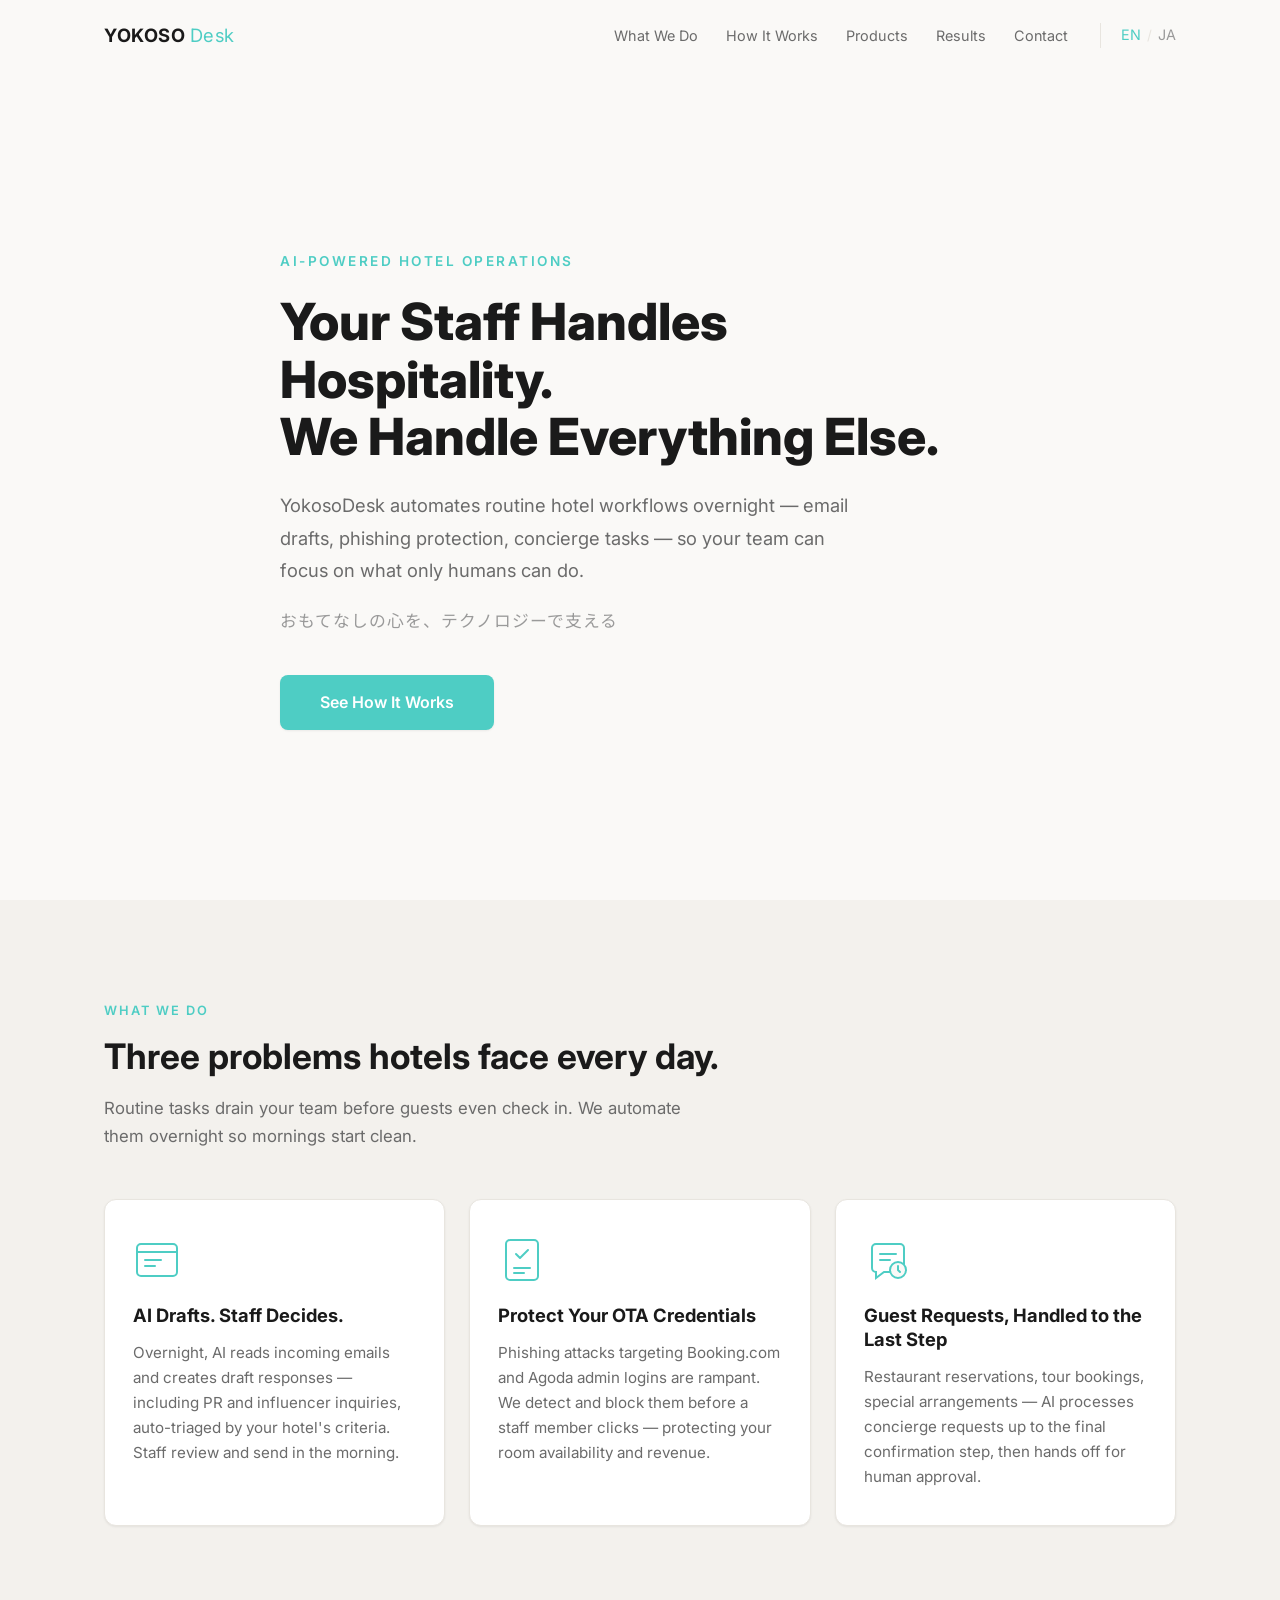
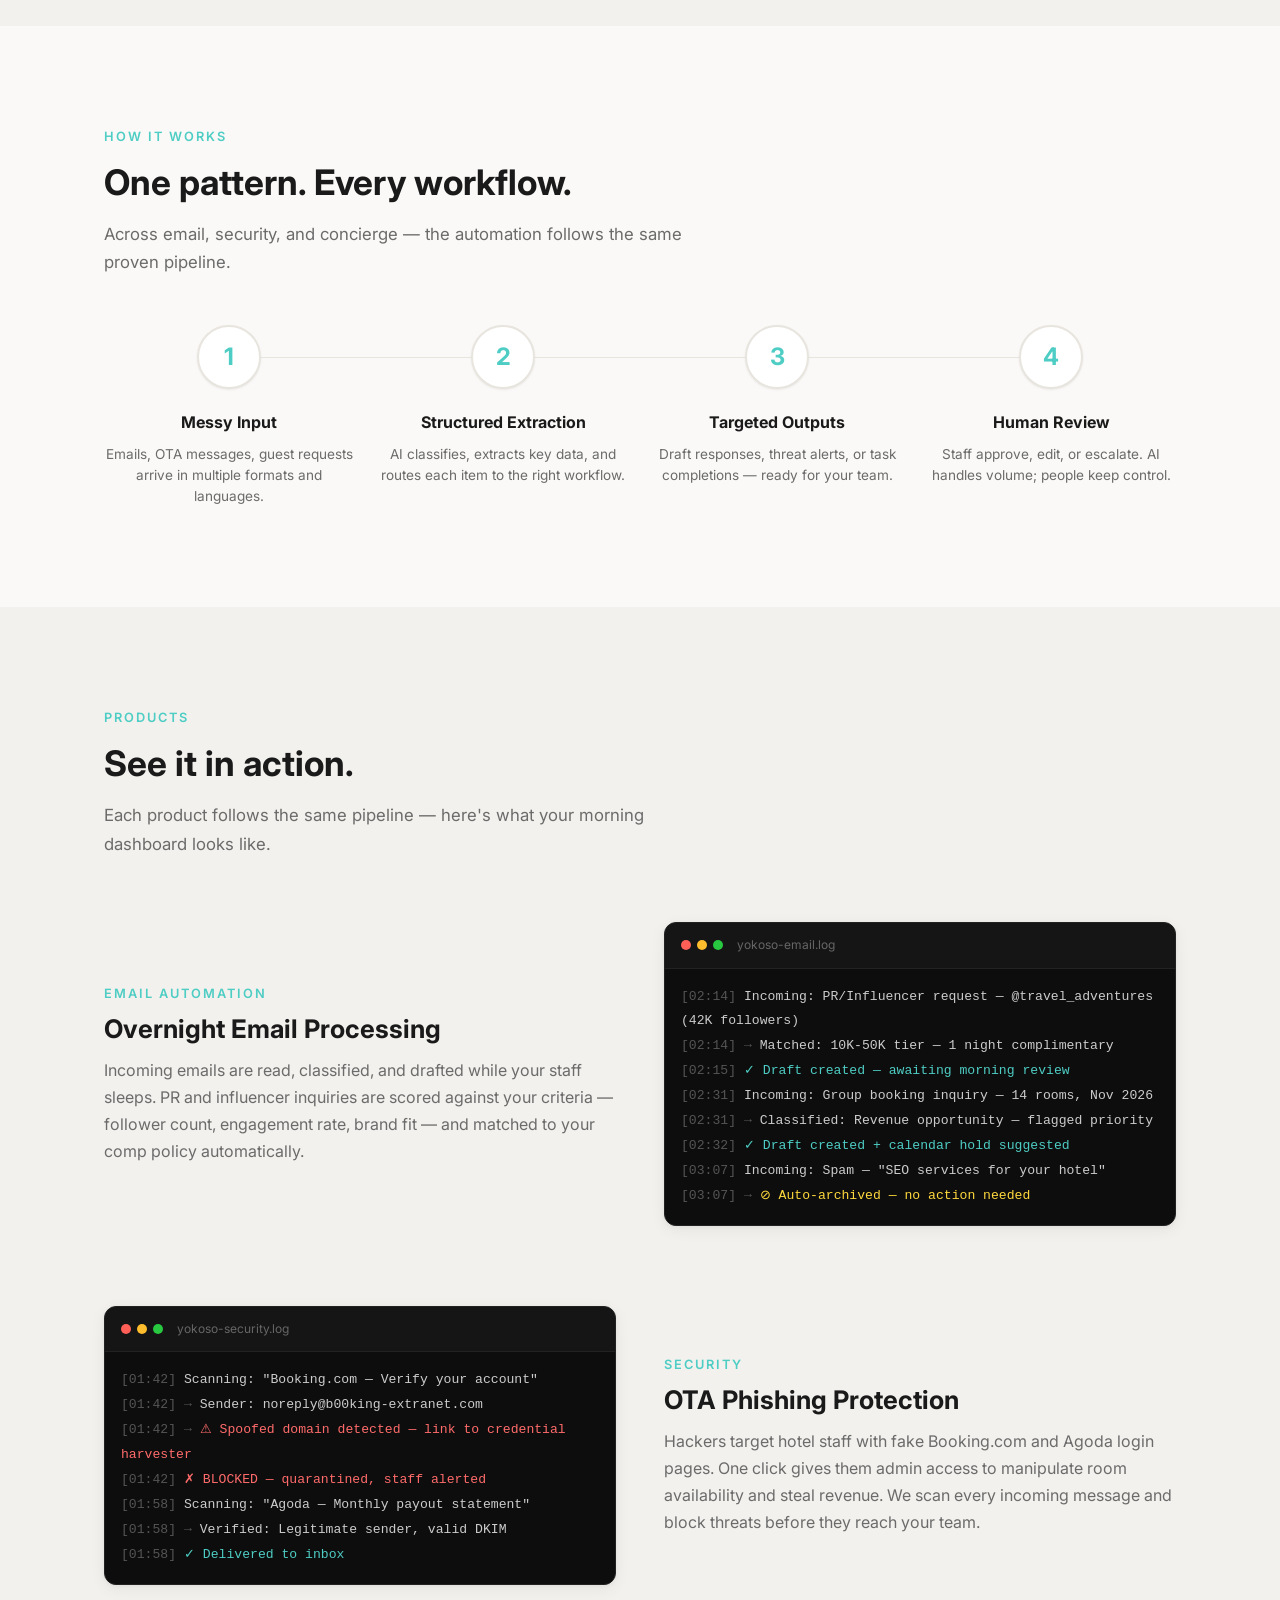
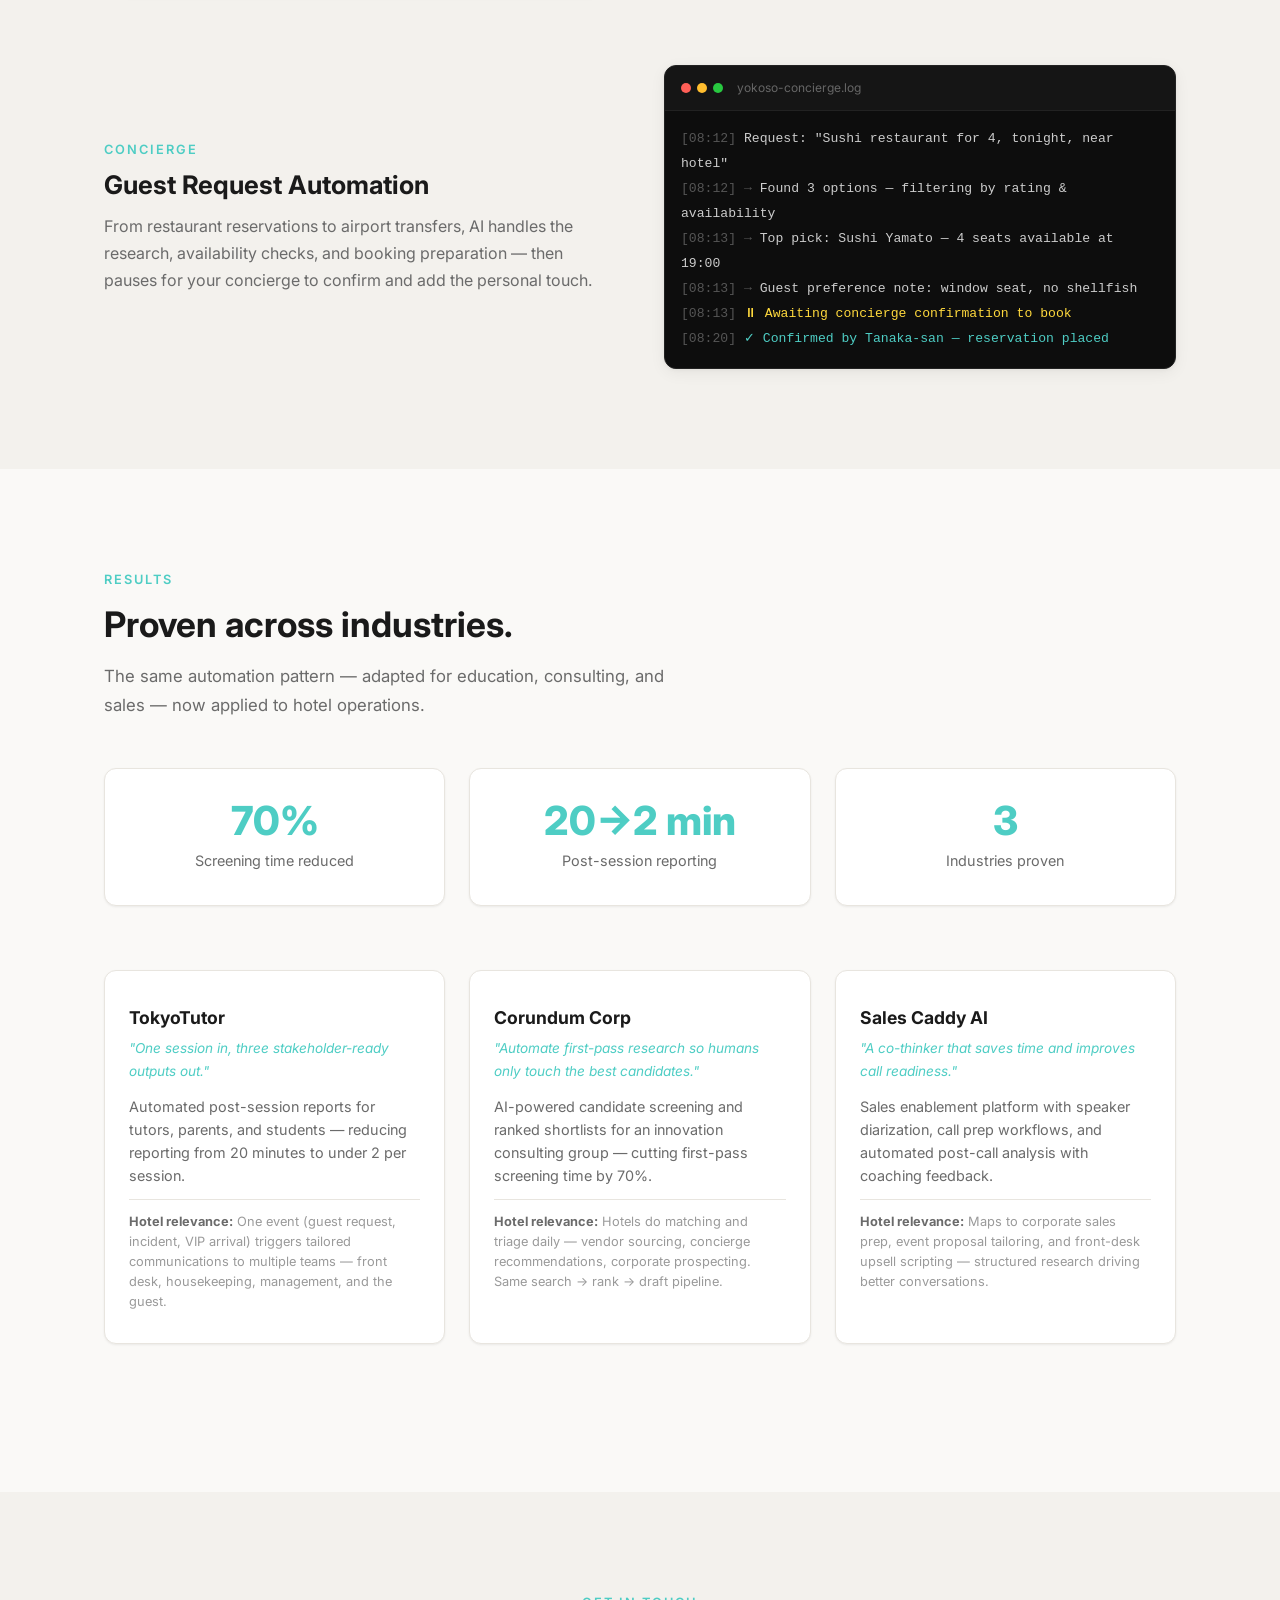
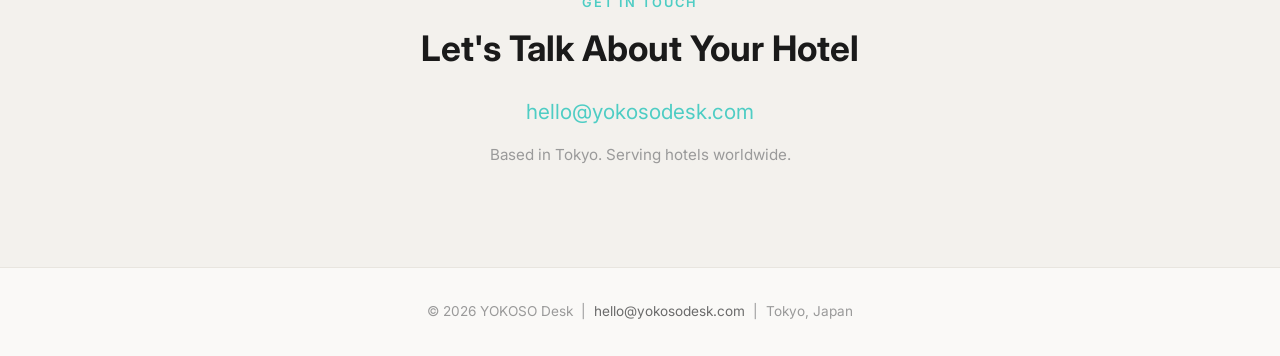
==== en/index.html @ 9efe343e "Make Japanese the default landing page, move English to /en/ Co-Authored-By: Claude Opus 4.6 <norepl" ====
<!DOCTYPE html>
<html lang="en">
<head>
  <meta charset="UTF-8">
  <meta name="viewport" content="width=device-width, initial-scale=1.0">
  <title>YOKOSO Desk — AI-Powered Hotel Operations</title>
  <meta name="description" content="YokosoDesk automates routine hotel workflows overnight — email drafts, phishing protection, concierge tasks — so your team can focus on hospitality.">

  <!-- Open Graph -->
  <meta property="og:title" content="YOKOSO Desk — AI-Powered Hotel Operations">
  <meta property="og:description" content="Automate routine hotel workflows overnight. Email drafts, phishing protection, concierge tasks — handled by AI, reviewed by humans.">
  <meta property="og:type" content="website">
  <meta property="og:url" content="https://yokosodesk.com">

  <!-- Alternate language -->
  <link rel="alternate" hreflang="ja" href="https://yokosodesk.com/ja/">
  <link rel="alternate" hreflang="en" href="https://yokosodesk.com/">

  <!-- Fonts -->
  <link rel="preconnect" href="https://fonts.googleapis.com">
  <link rel="preconnect" href="https://fonts.gstatic.com" crossorigin>
  <link href="https://fonts.googleapis.com/css2?family=Inter:wght@400;600;700;800&family=Noto+Sans+JP:wght@400;700&display=swap" rel="stylesheet">

  <link rel="stylesheet" href="../css/styles.css">
</head>
<body>

  <!-- ========== NAV ========== -->
  <nav class="nav">
    <div class="container">
      <a href="#" class="nav-logo">YOKOSO <span>Desk</span></a>
      <ul class="nav-links">
        <li><a href="#what-we-do">What We Do</a></li>
        <li><a href="#how-it-works">How It Works</a></li>
        <li><a href="#products">Products</a></li>
        <li><a href="#results">Results</a></li>
        <li><a href="#contact">Contact</a></li>
        <li class="lang-switch"><a href="index.html" class="active">EN</a><span class="sep">/</span><a href="../index.html">JA</a></li>
      </ul>
      <button class="nav-hamburger" aria-label="Toggle menu">
        <span></span>
        <span></span>
        <span></span>
      </button>
    </div>
  </nav>

  <!-- ========== HERO ========== -->
  <section class="hero" id="hero">
    <div class="container">
      <div class="hero-content">
        <p class="hero-tagline">AI-Powered Hotel Operations</p>
        <h1 class="hero-headline">Your Staff Handles Hospitality.<br>We Handle Everything Else.</h1>
        <p class="hero-sub">YokosoDesk automates routine hotel workflows overnight — email drafts, phishing protection, concierge tasks — so your team can focus on what only humans can do.</p>
        <p class="hero-jp">おもてなしの心を、テクノロジーで支える</p>
        <a href="#how-it-works" class="btn">See How It Works</a>
      </div>
    </div>
  </section>

  <!-- ========== WHAT WE DO ========== -->
  <section class="section section-alt" id="what-we-do">
    <div class="container">
      <p class="section-label">What We Do</p>
      <h2 class="section-heading">Three problems hotels face every day.</h2>
      <p class="section-sub">Routine tasks drain your team before guests even check in. We automate them overnight so mornings start clean.</p>

      <div class="cards-grid">
        <!-- Card 1 -->
        <div class="card">
          <svg class="card-icon" viewBox="0 0 48 48" fill="none" xmlns="http://www.w3.org/2000/svg">
            <rect x="4" y="8" width="40" height="32" rx="4" stroke="currentColor" stroke-width="2"/>
            <path d="M4 16h40" stroke="currentColor" stroke-width="2"/>
            <path d="M12 24h16" stroke="currentColor" stroke-width="2" stroke-linecap="round"/>
            <path d="M12 30h10" stroke="currentColor" stroke-width="2" stroke-linecap="round"/>
          </svg>
          <h3 class="card-title">AI Drafts. Staff Decides.</h3>
          <p class="card-text">Overnight, AI reads incoming emails and creates draft responses — including PR and influencer inquiries, auto-triaged by your hotel's criteria. Staff review and send in the morning.</p>
        </div>

        <!-- Card 2 -->
        <div class="card">
          <svg class="card-icon" viewBox="0 0 48 48" fill="none" xmlns="http://www.w3.org/2000/svg">
            <rect x="8" y="4" width="32" height="40" rx="4" stroke="currentColor" stroke-width="2"/>
            <path d="M18 18l4 4 8-8" stroke="currentColor" stroke-width="2" stroke-linecap="round" stroke-linejoin="round"/>
            <path d="M16 32h16" stroke="currentColor" stroke-width="2" stroke-linecap="round"/>
            <path d="M16 37h10" stroke="currentColor" stroke-width="2" stroke-linecap="round"/>
          </svg>
          <h3 class="card-title">Protect Your OTA Credentials</h3>
          <p class="card-text">Phishing attacks targeting Booking.com and Agoda admin logins are rampant. We detect and block them before a staff member clicks — protecting your room availability and revenue.</p>
        </div>

        <!-- Card 3 -->
        <div class="card">
          <svg class="card-icon" viewBox="0 0 48 48" fill="none" xmlns="http://www.w3.org/2000/svg">
            <path d="M8 12a4 4 0 014-4h24a4 4 0 014 4v20a4 4 0 01-4 4H20l-8 6V36a4 4 0 01-4-4V12z" stroke="currentColor" stroke-width="2"/>
            <path d="M16 18h16M16 24h10" stroke="currentColor" stroke-width="2" stroke-linecap="round"/>
            <circle cx="34" cy="34" r="8" fill="#faf9f7" stroke="currentColor" stroke-width="2"/>
            <path d="M34 30v4l2 2" stroke="currentColor" stroke-width="2" stroke-linecap="round" stroke-linejoin="round"/>
          </svg>
          <h3 class="card-title">Guest Requests, Handled to the Last Step</h3>
          <p class="card-text">Restaurant reservations, tour bookings, special arrangements — AI processes concierge requests up to the final confirmation step, then hands off for human approval.</p>
        </div>
      </div>
    </div>
  </section>

  <!-- ========== HOW IT WORKS ========== -->
  <section class="section" id="how-it-works">
    <div class="container">
      <p class="section-label">How It Works</p>
      <h2 class="section-heading">One pattern. Every workflow.</h2>
      <p class="section-sub">Across email, security, and concierge — the automation follows the same proven pipeline.</p>

      <div class="steps">
        <div class="step">
          <div class="step-number">1</div>
          <h3 class="step-title">Messy Input</h3>
          <p class="step-text">Emails, OTA messages, guest requests arrive in multiple formats and languages.</p>
        </div>
        <div class="step">
          <div class="step-number">2</div>
          <h3 class="step-title">Structured Extraction</h3>
          <p class="step-text">AI classifies, extracts key data, and routes each item to the right workflow.</p>
        </div>
        <div class="step">
          <div class="step-number">3</div>
          <h3 class="step-title">Targeted Outputs</h3>
          <p class="step-text">Draft responses, threat alerts, or task completions — ready for your team.</p>
        </div>
        <div class="step">
          <div class="step-number">4</div>
          <h3 class="step-title">Human Review</h3>
          <p class="step-text">Staff approve, edit, or escalate. AI handles volume; people keep control.</p>
        </div>
      </div>
    </div>
  </section>

  <!-- ========== PRODUCTS ========== -->
  <section class="section section-alt" id="products">
    <div class="container">
      <p class="section-label">Products</p>
      <h2 class="section-heading">See it in action.</h2>
      <p class="section-sub" style="margin-bottom: 64px;">Each product follows the same pipeline — here's what your morning dashboard looks like.</p>

      <!-- Product 1: Email Automation -->
      <div class="product">
        <div class="product-info">
          <p class="product-label">Email Automation</p>
          <h3 class="product-title">Overnight Email Processing</h3>
          <p class="product-text">Incoming emails are read, classified, and drafted while your staff sleeps. PR and influencer inquiries are scored against your criteria — follower count, engagement rate, brand fit — and matched to your comp policy automatically.</p>
        </div>
        <div class="product-terminal">
          <div class="terminal">
            <div class="terminal-header">
              <div class="terminal-dot"></div>
              <div class="terminal-dot"></div>
              <div class="terminal-dot"></div>
              <span class="terminal-title">yokoso-email.log</span>
            </div>
            <div class="terminal-body">
              <div><span class="t-time">[02:14]</span> <span class="t-action">Incoming: PR/Influencer request — @travel_adventures (42K followers)</span></div>
              <div><span class="t-time">[02:14]</span> <span class="t-arrow">→</span> <span class="t-action">Matched: 10K-50K tier — 1 night complimentary</span></div>
              <div><span class="t-time">[02:15]</span> <span class="t-success">✓ Draft created — awaiting morning review</span></div>
              <div><span class="t-time">[02:31]</span> <span class="t-action">Incoming: Group booking inquiry — 14 rooms, Nov 2026</span></div>
              <div><span class="t-time">[02:31]</span> <span class="t-arrow">→</span> <span class="t-action">Classified: Revenue opportunity — flagged priority</span></div>
              <div><span class="t-time">[02:32]</span> <span class="t-success">✓ Draft created + calendar hold suggested</span></div>
              <div><span class="t-time">[03:07]</span> <span class="t-action">Incoming: Spam — "SEO services for your hotel"</span></div>
              <div><span class="t-time">[03:07]</span> <span class="t-arrow">→</span> <span class="t-warn">⊘ Auto-archived — no action needed</span></div>
            </div>
          </div>
        </div>
      </div>

      <!-- Product 2: Phishing Protection -->
      <div class="product reverse">
        <div class="product-info">
          <p class="product-label">Security</p>
          <h3 class="product-title">OTA Phishing Protection</h3>
          <p class="product-text">Hackers target hotel staff with fake Booking.com and Agoda login pages. One click gives them admin access to manipulate room availability and steal revenue. We scan every incoming message and block threats before they reach your team.</p>
        </div>
        <div class="product-terminal">
          <div class="terminal">
            <div class="terminal-header">
              <div class="terminal-dot"></div>
              <div class="terminal-dot"></div>
              <div class="terminal-dot"></div>
              <span class="terminal-title">yokoso-security.log</span>
            </div>
            <div class="terminal-body">
              <div><span class="t-time">[01:42]</span> <span class="t-action">Scanning: "Booking.com — Verify your account"</span></div>
              <div><span class="t-time">[01:42]</span> <span class="t-arrow">→</span> <span class="t-action">Sender: noreply@b00king-extranet.com</span></div>
              <div><span class="t-time">[01:42]</span> <span class="t-arrow">→</span> <span class="t-error">⚠ Spoofed domain detected — link to credential harvester</span></div>
              <div><span class="t-time">[01:42]</span> <span class="t-error">✗ BLOCKED — quarantined, staff alerted</span></div>
              <div><span class="t-time">[01:58]</span> <span class="t-action">Scanning: "Agoda — Monthly payout statement"</span></div>
              <div><span class="t-time">[01:58]</span> <span class="t-arrow">→</span> <span class="t-action">Verified: Legitimate sender, valid DKIM</span></div>
              <div><span class="t-time">[01:58]</span> <span class="t-success">✓ Delivered to inbox</span></div>
            </div>
          </div>
        </div>
      </div>

      <!-- Product 3: Concierge Automation -->
      <div class="product">
        <div class="product-info">
          <p class="product-label">Concierge</p>
          <h3 class="product-title">Guest Request Automation</h3>
          <p class="product-text">From restaurant reservations to airport transfers, AI handles the research, availability checks, and booking preparation — then pauses for your concierge to confirm and add the personal touch.</p>
        </div>
        <div class="product-terminal">
          <div class="terminal">
            <div class="terminal-header">
              <div class="terminal-dot"></div>
              <div class="terminal-dot"></div>
              <div class="terminal-dot"></div>
              <span class="terminal-title">yokoso-concierge.log</span>
            </div>
            <div class="terminal-body">
              <div><span class="t-time">[08:12]</span> <span class="t-action">Request: "Sushi restaurant for 4, tonight, near hotel"</span></div>
              <div><span class="t-time">[08:12]</span> <span class="t-arrow">→</span> <span class="t-action">Found 3 options — filtering by rating &amp; availability</span></div>
              <div><span class="t-time">[08:13]</span> <span class="t-arrow">→</span> <span class="t-action">Top pick: Sushi Yamato — 4 seats available at 19:00</span></div>
              <div><span class="t-time">[08:13]</span> <span class="t-arrow">→</span> <span class="t-action">Guest preference note: window seat, no shellfish</span></div>
              <div><span class="t-time">[08:13]</span> <span class="t-warn">⏸ Awaiting concierge confirmation to book</span></div>
              <div><span class="t-time">[08:20]</span> <span class="t-success">✓ Confirmed by Tanaka-san — reservation placed</span></div>
            </div>
          </div>
        </div>
      </div>

    </div>
  </section>

  <!-- ========== RESULTS ========== -->
  <section class="section" id="results">
    <div class="container">
      <p class="section-label">Results</p>
      <h2 class="section-heading">Proven across industries.</h2>
      <p class="section-sub" style="margin-bottom: 48px;">The same automation pattern — adapted for education, consulting, and sales — now applied to hotel operations.</p>

      <div class="stats-bar">
        <div class="stat">
          <div class="stat-number">70%</div>
          <div class="stat-desc">Screening time reduced</div>
        </div>
        <div class="stat">
          <div class="stat-number">20→2 min</div>
          <div class="stat-desc">Post-session reporting</div>
        </div>
        <div class="stat">
          <div class="stat-number">3</div>
          <div class="stat-desc">Industries proven</div>
        </div>
      </div>

      <div class="case-studies">
        <!-- TokyoTutor -->
        <div class="case-card">
          <h3 class="case-card-name">TokyoTutor</h3>
          <p class="case-card-oneliner">"One session in, three stakeholder-ready outputs out."</p>
          <p class="case-card-text">Automated post-session reports for tutors, parents, and students — reducing reporting from 20 minutes to under 2 per session.</p>
          <p class="case-card-relevance"><strong>Hotel relevance:</strong> One event (guest request, incident, VIP arrival) triggers tailored communications to multiple teams — front desk, housekeeping, management, and the guest.</p>
        </div>

        <!-- Corundum Corp -->
        <div class="case-card">
          <h3 class="case-card-name">Corundum Corp</h3>
          <p class="case-card-oneliner">"Automate first-pass research so humans only touch the best candidates."</p>
          <p class="case-card-text">AI-powered candidate screening and ranked shortlists for an innovation consulting group — cutting first-pass screening time by 70%.</p>
          <p class="case-card-relevance"><strong>Hotel relevance:</strong> Hotels do matching and triage daily — vendor sourcing, concierge recommendations, corporate prospecting. Same search → rank → draft pipeline.</p>
        </div>

        <!-- Sales Caddy AI -->
        <div class="case-card">
          <h3 class="case-card-name">Sales Caddy AI</h3>
          <p class="case-card-oneliner">"A co-thinker that saves time and improves call readiness."</p>
          <p class="case-card-text">Sales enablement platform with speaker diarization, call prep workflows, and automated post-call analysis with coaching feedback.</p>
          <p class="case-card-relevance"><strong>Hotel relevance:</strong> Maps to corporate sales prep, event proposal tailoring, and front-desk upsell scripting — structured research driving better conversations.</p>
        </div>
      </div>
    </div>
  </section>

  <!-- ========== CONTACT ========== -->
  <section class="section section-alt contact" id="contact">
    <div class="container">
      <p class="section-label">Get in Touch</p>
      <h2 class="section-heading">Let's Talk About Your Hotel</h2>
      <a href="mailto:hello@yokosodesk.com" class="contact-email">hello@yokosodesk.com</a>
      <p class="contact-location">Based in Tokyo. Serving hotels worldwide.</p>
    </div>
  </section>

  <!-- ========== FOOTER ========== -->
  <footer class="footer">
    <div class="container">
      &copy; 2026 YOKOSO Desk &nbsp;|&nbsp; <a href="mailto:hello@yokosodesk.com">hello@yokosodesk.com</a> &nbsp;|&nbsp; Tokyo, Japan
    </div>
  </footer>

  <script src="../js/main.js"></script>
</body>
</html>
---- css/styles.css ----
/* ============================================
   YOKOSO Desk — Marketing Site Styles
   Light, warm theme for Japanese hospitality
   ============================================ */

/* --- Custom Properties --- */
:root {
  --bg: #faf9f7;
  --bg-alt: #f3f1ed;
  --bg-card: #ffffff;
  --bg-dark: #0a0a0a;
  --border: #e8e5df;
  --border-hover: #d0cdc6;
  --text: #3d3d3d;
  --text-heading: #1a1a1a;
  --text-muted: #6b6b6b;
  --text-dim: #9a9a9a;
  --accent: #4ecdc4;
  --accent-hover: #3db8b0;
  --accent-soft: rgba(78, 205, 196, 0.1);
  --warning: #f0b429;
  --error: #e5534b;
  --font-body: 'Inter', -apple-system, BlinkMacSystemFont, "Segoe UI", Roboto, sans-serif;
  --font-jp: 'Noto Sans JP', sans-serif;
  --font-mono: 'SF Mono', 'Fira Code', 'Cascadia Code', monospace;
  --radius: 12px;
  --max-width: 1120px;
  --shadow-sm: 0 1px 3px rgba(0,0,0,0.04), 0 1px 2px rgba(0,0,0,0.03);
  --shadow-md: 0 4px 16px rgba(0,0,0,0.06), 0 1px 4px rgba(0,0,0,0.04);
}

/* --- Reset --- */
*, *::before, *::after {
  margin: 0;
  padding: 0;
  box-sizing: border-box;
}

html {
  scroll-behavior: smooth;
  -webkit-text-size-adjust: 100%;
}

body {
  font-family: var(--font-body);
  background: var(--bg);
  color: var(--text);
  line-height: 1.7;
  -webkit-font-smoothing: antialiased;
  -moz-osx-font-smoothing: grayscale;
}

/* Japanese pages get JP font as primary */
body.lang-ja {
  font-family: var(--font-jp), var(--font-body);
}

img, svg {
  display: block;
  max-width: 100%;
}

a {
  color: inherit;
  text-decoration: none;
}

ul {
  list-style: none;
}

/* --- Utility --- */
.container {
  max-width: var(--max-width);
  margin: 0 auto;
  padding: 0 24px;
}

.section {
  padding: 100px 0;
}

.section-alt {
  background: var(--bg-alt);
}

.section-label {
  font-size: 0.8rem;
  color: var(--accent);
  text-transform: uppercase;
  letter-spacing: 2px;
  font-weight: 600;
  margin-bottom: 12px;
}

.section-heading {
  font-size: 2.2rem;
  font-weight: 700;
  color: var(--text-heading);
  margin-bottom: 16px;
  line-height: 1.25;
}

.section-sub {
  font-size: 1.05rem;
  color: var(--text-muted);
  max-width: 600px;
  line-height: 1.7;
}

/* --- Button --- */
.btn {
  display: inline-block;
  padding: 14px 40px;
  font-size: 1rem;
  font-weight: 600;
  font-family: var(--font-body);
  border: none;
  border-radius: 8px;
  background: var(--accent);
  color: #fff;
  cursor: pointer;
  transition: background 0.2s, transform 0.2s, box-shadow 0.2s;
  text-align: center;
  box-shadow: var(--shadow-sm);
}

.btn:hover {
  background: var(--accent-hover);
  transform: translateY(-1px);
  box-shadow: var(--shadow-md);
}

.btn-outline {
  background: transparent;
  border: 2px solid var(--accent);
  color: var(--accent);
  box-shadow: none;
}

.btn-outline:hover {
  background: var(--accent);
  color: #fff;
}

/* ============================================
   NAV
   ============================================ */
.nav {
  position: fixed;
  top: 0;
  left: 0;
  right: 0;
  z-index: 100;
  padding: 20px 0;
  transition: background 0.3s, padding 0.3s, box-shadow 0.3s;
}

.nav.scrolled {
  background: rgba(250, 249, 247, 0.95);
  backdrop-filter: blur(12px);
  -webkit-backdrop-filter: blur(12px);
  padding: 12px 0;
  box-shadow: 0 1px 0 var(--border);
}

.nav .container {
  display: flex;
  align-items: center;
  justify-content: space-between;
}

.nav-logo {
  font-size: 1.15rem;
  font-weight: 700;
  color: var(--text-heading);
  letter-spacing: 0.5px;
}

.nav-logo span {
  color: var(--accent);
  font-weight: 400;
}

.nav-links {
  display: flex;
  gap: 28px;
  align-items: center;
}

.nav-links a {
  font-size: 0.9rem;
  color: var(--text-muted);
  transition: color 0.2s;
}

.nav-links a:hover {
  color: var(--text-heading);
}

/* Language switcher */
.lang-switch {
  font-size: 0.85rem;
  color: var(--text-dim);
  border-left: 1px solid var(--border);
  padding-left: 20px;
  margin-left: 4px;
}

.lang-switch a {
  color: var(--text-dim);
  transition: color 0.2s;
}

.lang-switch a:hover,
.lang-switch a.active {
  color: var(--accent);
}

.lang-switch .sep {
  margin: 0 6px;
  color: var(--border);
}

/* Hamburger */
.nav-hamburger {
  display: none;
  flex-direction: column;
  gap: 5px;
  background: none;
  border: none;
  cursor: pointer;
  padding: 4px;
}

.nav-hamburger span {
  display: block;
  width: 22px;
  height: 2px;
  background: var(--text-heading);
  border-radius: 2px;
  transition: transform 0.3s, opacity 0.3s;
}

.nav-hamburger.active span:nth-child(1) {
  transform: translateY(7px) rotate(45deg);
}

.nav-hamburger.active span:nth-child(2) {
  opacity: 0;
}

.nav-hamburger.active span:nth-child(3) {
  transform: translateY(-7px) rotate(-45deg);
}

/* ============================================
   HERO
   ============================================ */
.hero {
  min-height: 100vh;
  display: flex;
  align-items: center;
  padding-top: 80px;
}

.hero-content {
  max-width: 720px;
}

.hero-tagline {
  font-size: 0.85rem;
  color: var(--accent);
  text-transform: uppercase;
  letter-spacing: 2.5px;
  font-weight: 600;
  margin-bottom: 20px;
}

.hero-headline {
  font-size: 3.2rem;
  font-weight: 800;
  color: var(--text-heading);
  line-height: 1.12;
  margin-bottom: 24px;
}

.hero-sub {
  font-size: 1.15rem;
  color: var(--text-muted);
  line-height: 1.75;
  margin-bottom: 20px;
  max-width: 580px;
}

.hero-jp {
  font-family: var(--font-jp);
  font-size: 1.05rem;
  color: var(--text-dim);
  margin-bottom: 40px;
  letter-spacing: 1px;
}

/* ============================================
   WHAT WE DO — 3-column cards
   ============================================ */
.cards-grid {
  display: grid;
  grid-template-columns: repeat(3, 1fr);
  gap: 24px;
  margin-top: 48px;
}

.card {
  background: var(--bg-card);
  border: 1px solid var(--border);
  border-radius: var(--radius);
  padding: 36px 28px;
  transition: border-color 0.2s, box-shadow 0.2s;
  box-shadow: var(--shadow-sm);
}

.card:hover {
  border-color: var(--border-hover);
  box-shadow: var(--shadow-md);
}

.card-icon {
  width: 48px;
  height: 48px;
  margin-bottom: 20px;
  color: var(--accent);
}

.card-title {
  font-size: 1.15rem;
  font-weight: 700;
  color: var(--text-heading);
  margin-bottom: 12px;
  line-height: 1.3;
}

.card-text {
  font-size: 0.95rem;
  color: var(--text-muted);
  line-height: 1.65;
}

/* ============================================
   HOW IT WORKS — 4-step flow
   ============================================ */
.steps {
  display: grid;
  grid-template-columns: repeat(4, 1fr);
  gap: 24px;
  margin-top: 48px;
  position: relative;
}

/* Connector line */
.steps::before {
  content: '';
  position: absolute;
  top: 32px;
  left: 10%;
  right: 10%;
  height: 1px;
  background: var(--border);
}

.step {
  text-align: center;
  position: relative;
}

.step-number {
  display: inline-flex;
  align-items: center;
  justify-content: center;
  width: 64px;
  height: 64px;
  border-radius: 50%;
  background: var(--bg-card);
  border: 2px solid var(--border);
  font-size: 1.5rem;
  font-weight: 700;
  color: var(--accent);
  margin-bottom: 20px;
  position: relative;
  z-index: 1;
  box-shadow: var(--shadow-sm);
}

.step-title {
  font-size: 1rem;
  font-weight: 700;
  color: var(--text-heading);
  margin-bottom: 8px;
}

.step-text {
  font-size: 0.85rem;
  color: var(--text-muted);
  line-height: 1.55;
}

/* ============================================
   PRODUCTS — alternating feature blocks
   ============================================ */
.product {
  display: grid;
  grid-template-columns: 1fr 1fr;
  gap: 48px;
  align-items: center;
  margin-bottom: 80px;
}

.product:last-child {
  margin-bottom: 0;
}

.product.reverse .product-info {
  order: 2;
}

.product.reverse .product-terminal {
  order: 1;
}

.product-label {
  font-size: 0.8rem;
  color: var(--accent);
  text-transform: uppercase;
  letter-spacing: 2px;
  font-weight: 600;
  margin-bottom: 8px;
}

.product-title {
  font-size: 1.6rem;
  font-weight: 700;
  color: var(--text-heading);
  margin-bottom: 12px;
  line-height: 1.25;
}

.product-text {
  font-size: 1rem;
  color: var(--text-muted);
  line-height: 1.7;
}

/* Terminal block — stays dark for contrast */
.terminal {
  background: #0d0d0d;
  border: 1px solid #222;
  border-radius: var(--radius);
  overflow: hidden;
  box-shadow: var(--shadow-md);
}

.terminal-header {
  display: flex;
  align-items: center;
  gap: 6px;
  padding: 12px 16px;
  background: rgba(255, 255, 255, 0.03);
  border-bottom: 1px solid #222;
}

.terminal-dot {
  width: 10px;
  height: 10px;
  border-radius: 50%;
}

.terminal-dot:nth-child(1) { background: #ff5f57; }
.terminal-dot:nth-child(2) { background: #ffbd2e; }
.terminal-dot:nth-child(3) { background: #28c840; }

.terminal-title {
  font-size: 0.75rem;
  color: #666;
  margin-left: 8px;
}

.terminal-body {
  padding: 16px;
  font-family: var(--font-mono);
  font-size: 0.82rem;
  line-height: 1.9;
  overflow-x: auto;
  color: #ccc;
}

.terminal-body .t-time {
  color: #555;
}

.terminal-body .t-action {
  color: #ccc;
}

.terminal-body .t-success {
  color: #4ecdc4;
}

.terminal-body .t-warn {
  color: #ffd93d;
}

.terminal-body .t-error {
  color: #ff6b6b;
}

.terminal-body .t-arrow {
  color: #555;
}

/* ============================================
   RESULTS / SOCIAL PROOF
   ============================================ */
.stats-bar {
  display: grid;
  grid-template-columns: repeat(3, 1fr);
  gap: 24px;
  margin-bottom: 64px;
}

.stat {
  text-align: center;
  padding: 32px 24px;
  background: var(--bg-card);
  border: 1px solid var(--border);
  border-radius: var(--radius);
  box-shadow: var(--shadow-sm);
}

.stat-number {
  font-size: 2.5rem;
  font-weight: 800;
  color: var(--accent);
  line-height: 1;
  margin-bottom: 8px;
}

.stat-desc {
  font-size: 0.9rem;
  color: var(--text-muted);
}

.case-studies {
  display: grid;
  grid-template-columns: repeat(3, 1fr);
  gap: 24px;
  margin-bottom: 48px;
}

.case-card {
  background: var(--bg-card);
  border: 1px solid var(--border);
  border-radius: var(--radius);
  padding: 32px 24px;
  transition: border-color 0.2s, box-shadow 0.2s;
  box-shadow: var(--shadow-sm);
}

.case-card:hover {
  border-color: var(--border-hover);
  box-shadow: var(--shadow-md);
}

.case-card-name {
  font-size: 1.1rem;
  font-weight: 700;
  color: var(--text-heading);
  margin-bottom: 4px;
}

.case-card-oneliner {
  font-size: 0.85rem;
  color: var(--accent);
  font-style: italic;
  margin-bottom: 12px;
}

.case-card-text {
  font-size: 0.9rem;
  color: var(--text-muted);
  line-height: 1.6;
  margin-bottom: 12px;
}

.case-card-relevance {
  font-size: 0.8rem;
  color: var(--text-dim);
  padding-top: 12px;
  border-top: 1px solid var(--border);
  line-height: 1.55;
}

.case-card-relevance strong {
  color: var(--text-muted);
}

.pilot-note {
  text-align: center;
  font-size: 0.95rem;
  color: var(--text-muted);
  padding: 24px;
  border: 1px solid var(--border);
  border-radius: var(--radius);
  background: var(--bg-card);
  box-shadow: var(--shadow-sm);
}

.pilot-note strong {
  color: var(--text-heading);
}

/* ============================================
   CONTACT / CTA
   ============================================ */
.contact {
  text-align: center;
}

.contact .section-heading {
  margin-bottom: 24px;
}

.contact-email {
  font-size: 1.3rem;
  color: var(--accent);
  display: inline-block;
  margin-bottom: 12px;
  transition: color 0.2s;
}

.contact-email:hover {
  color: var(--accent-hover);
}

.contact-location {
  font-size: 0.95rem;
  color: var(--text-dim);
}

/* ============================================
   FOOTER
   ============================================ */
.footer {
  padding: 32px 0;
  border-top: 1px solid var(--border);
  text-align: center;
  font-size: 0.85rem;
  color: var(--text-dim);
}

.footer a {
  color: var(--text-muted);
  transition: color 0.2s;
}

.footer a:hover {
  color: var(--accent);
}

/* ============================================
   RESPONSIVE
   ============================================ */
@media (max-width: 768px) {
  .nav-links {
    position: fixed;
    top: 0;
    right: 0;
    bottom: 0;
    width: 280px;
    background: rgba(250, 249, 247, 0.98);
    backdrop-filter: blur(12px);
    -webkit-backdrop-filter: blur(12px);
    flex-direction: column;
    justify-content: center;
    gap: 28px;
    padding: 40px;
    transform: translateX(100%);
    transition: transform 0.3s ease;
    box-shadow: -4px 0 24px rgba(0,0,0,0.08);
  }

  .nav-links.open {
    transform: translateX(0);
  }

  .nav-links a {
    font-size: 1.1rem;
  }

  .lang-switch {
    border-left: none;
    padding-left: 0;
    margin-left: 0;
    padding-top: 12px;
    border-top: 1px solid var(--border);
  }

  .nav-hamburger {
    display: flex;
  }

  .hero-headline {
    font-size: 2.2rem;
  }

  .hero-sub {
    font-size: 1rem;
  }

  .cards-grid {
    grid-template-columns: 1fr;
  }

  .steps {
    grid-template-columns: repeat(2, 1fr);
    gap: 32px;
  }

  .steps::before {
    display: none;
  }

  .product {
    grid-template-columns: 1fr;
    gap: 32px;
  }

  .product.reverse .product-info {
    order: 1;
  }

  .product.reverse .product-terminal {
    order: 2;
  }

  .stats-bar {
    grid-template-columns: 1fr;
  }

  .case-studies {
    grid-template-columns: 1fr;
  }

  .section {
    padding: 64px 0;
  }

  .section-heading {
    font-size: 1.75rem;
  }
}

@media (max-width: 480px) {
  .hero {
    padding-top: 60px;
    min-height: auto;
    padding-bottom: 40px;
  }

  .hero-headline {
    font-size: 1.8rem;
  }

  .steps {
    grid-template-columns: 1fr;
  }

  .stat-number {
    font-size: 2rem;
  }

  .container {
    padding: 0 16px;
  }
}
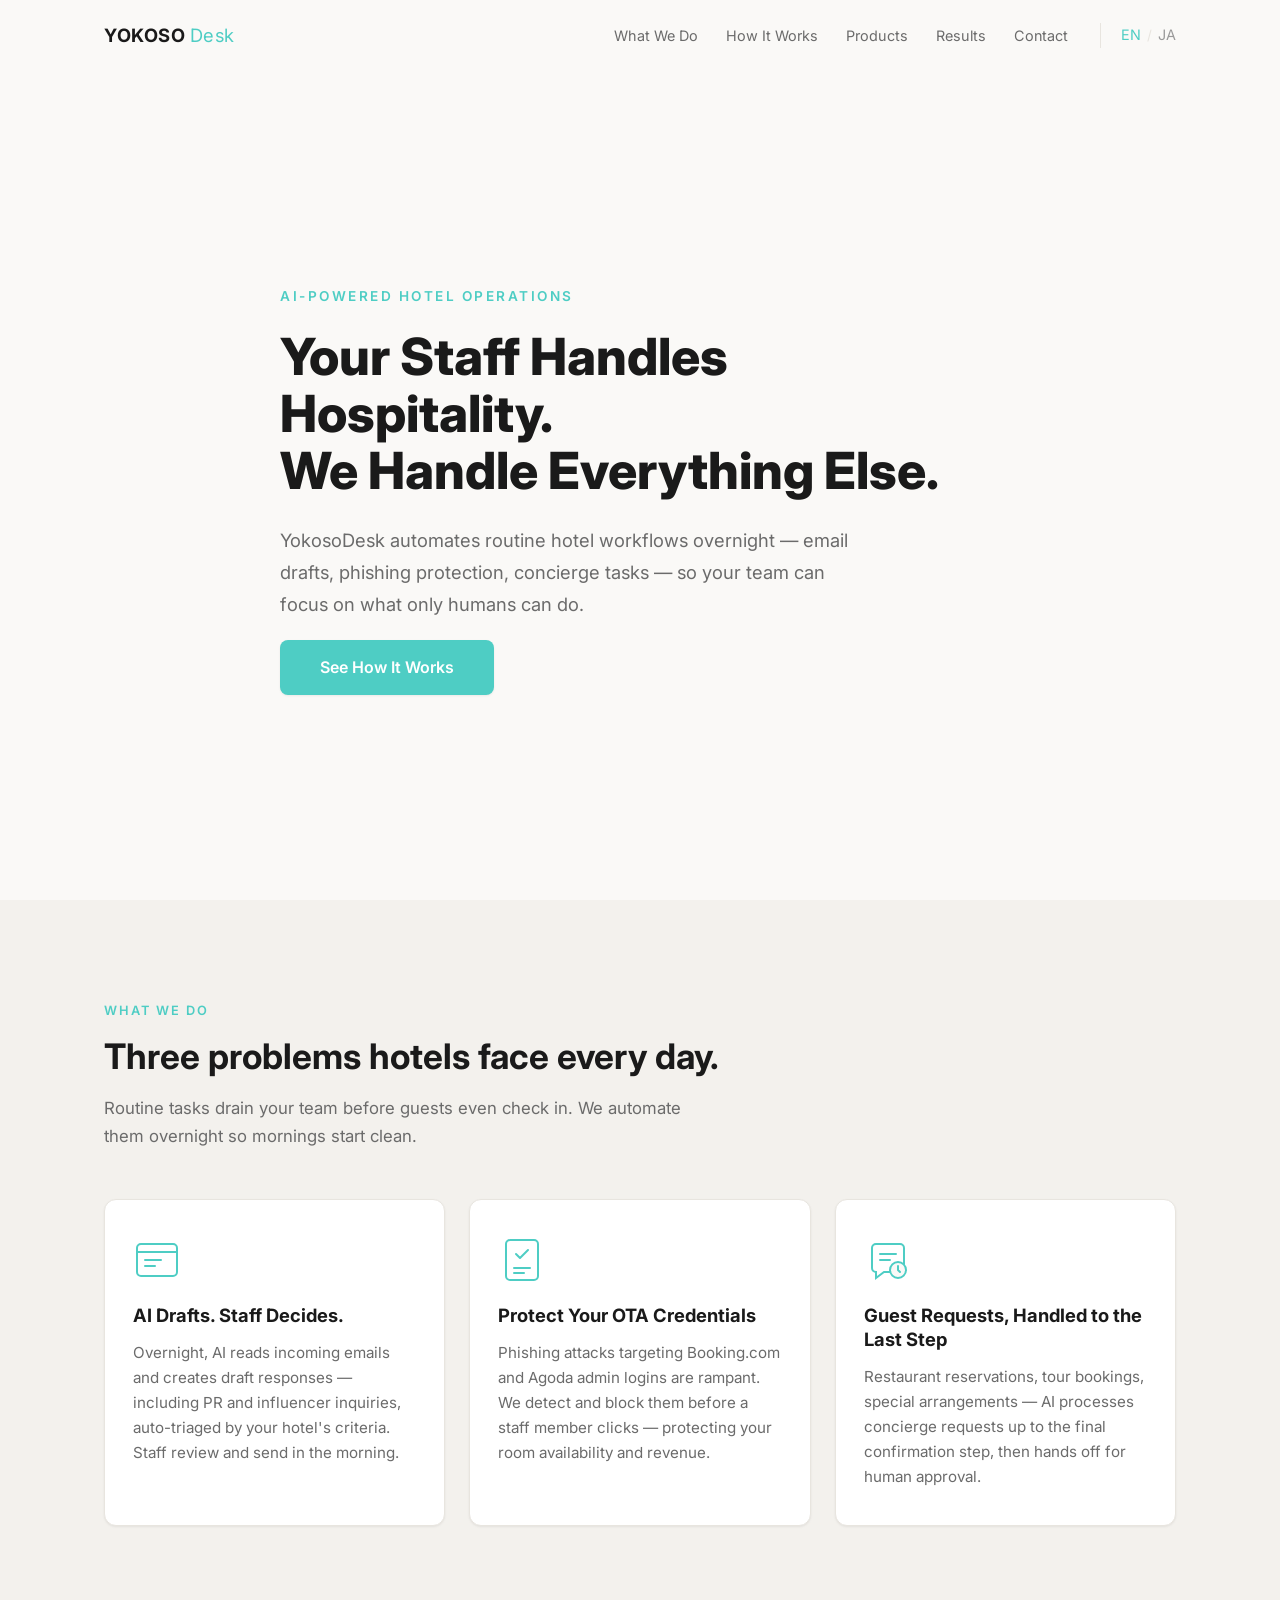
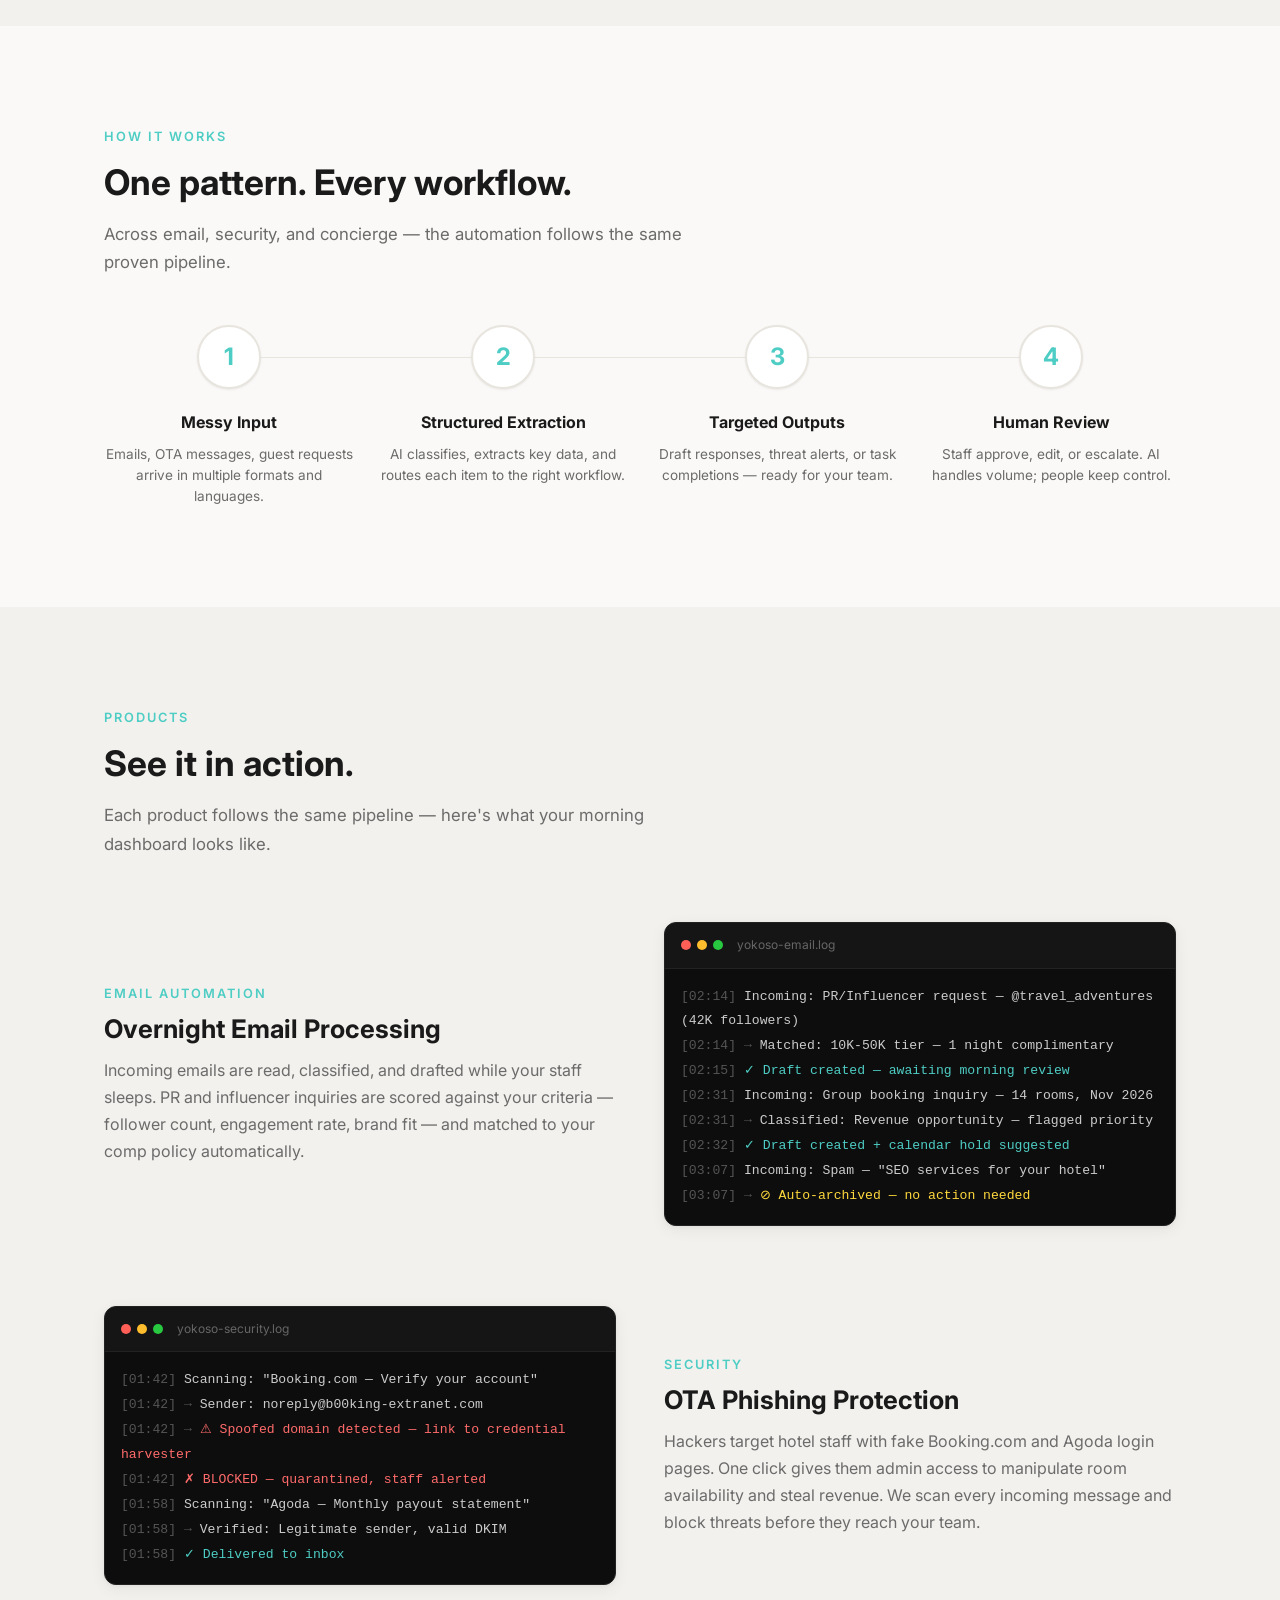
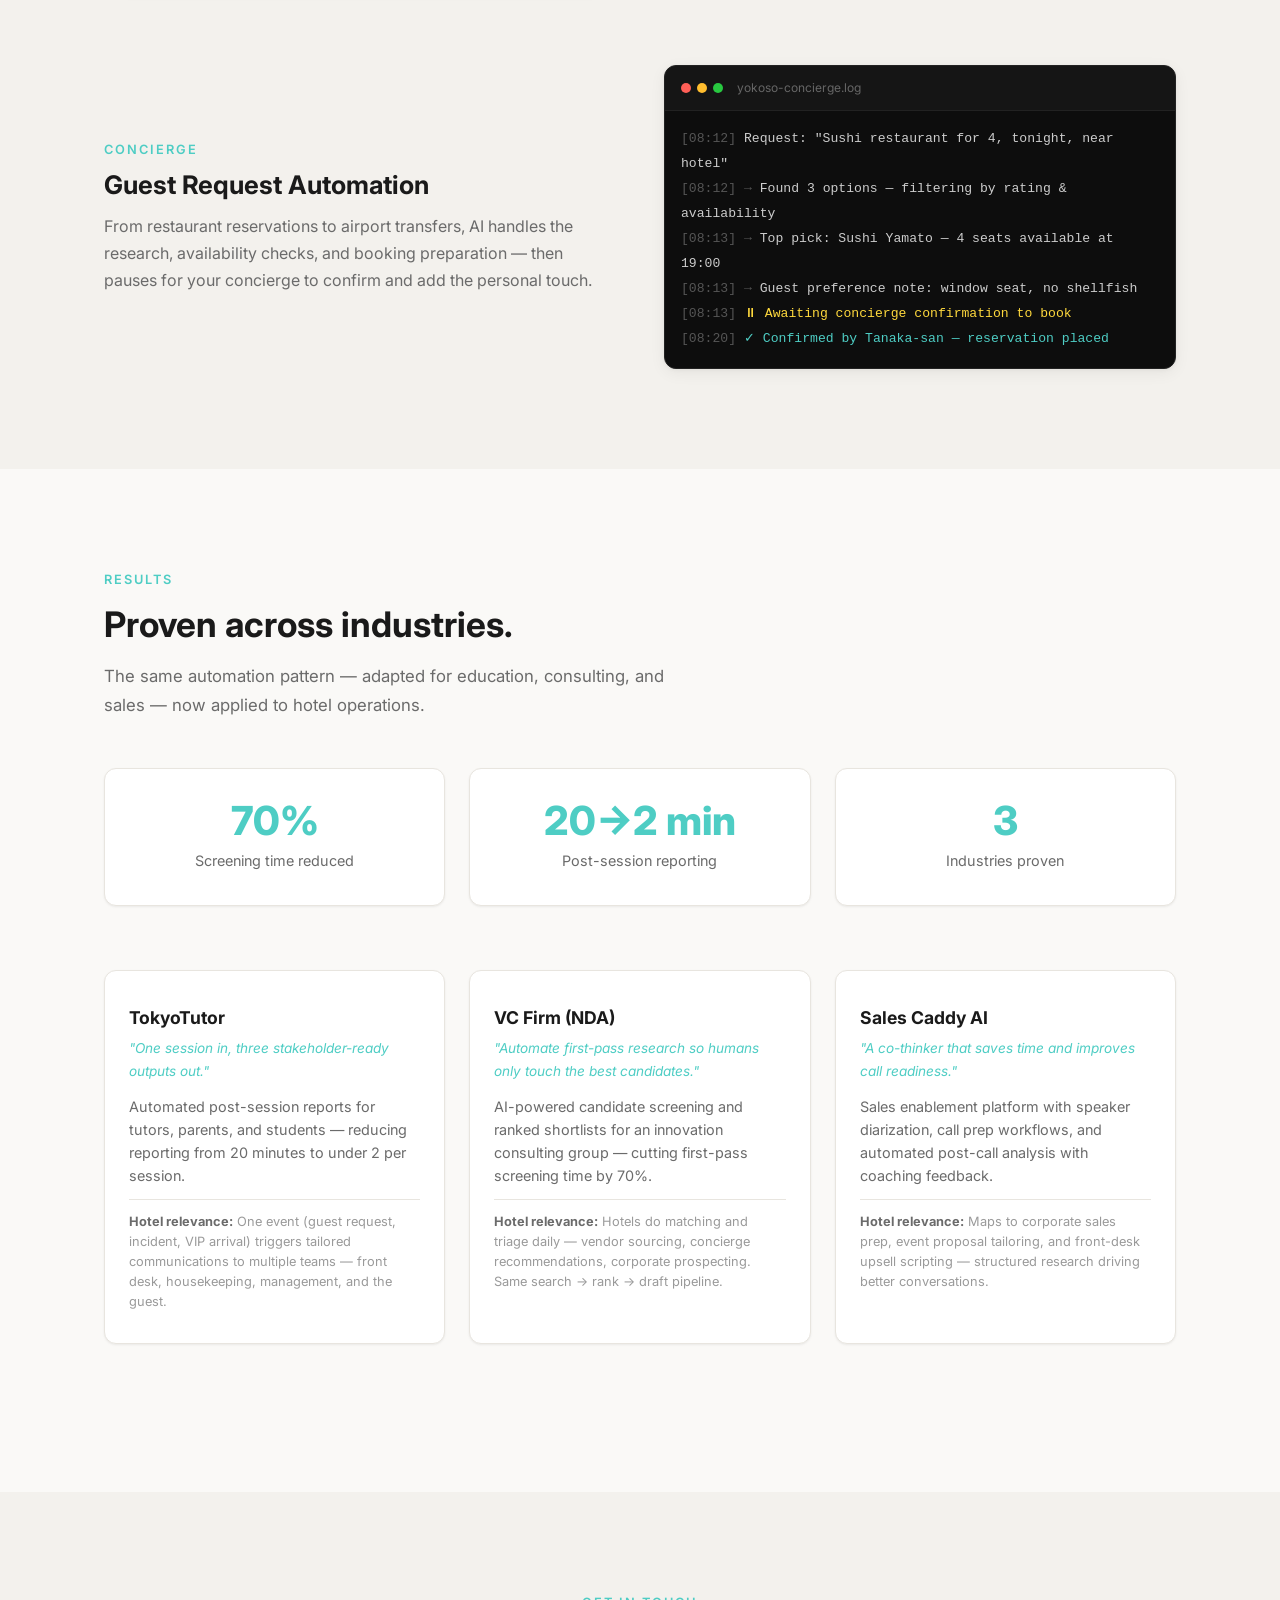
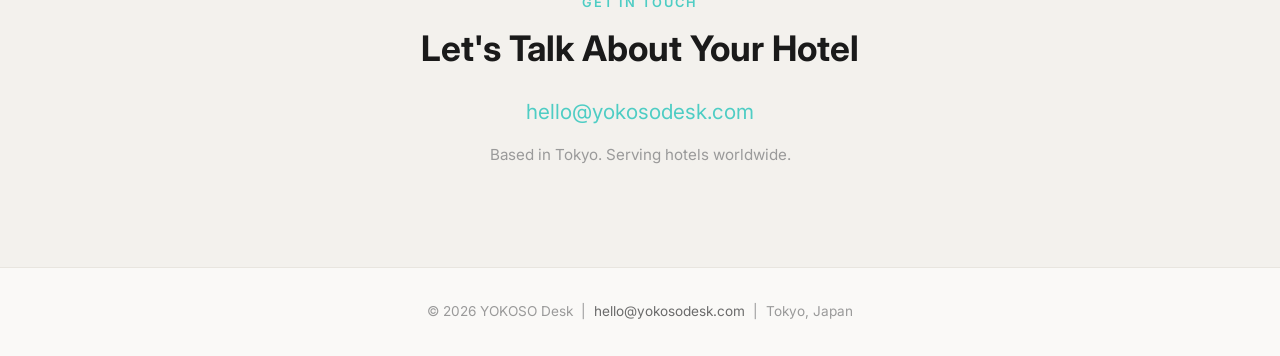
==== commit 74a72306: "Replace Corundum Corp with VC Firm (NDA), remove JP line from EN page Co-Authored-By: Claude Opus 4." ====
--- a/en/index.html
+++ b/en/index.html
@@ -52,7 +52,6 @@
         <p class="hero-tagline">AI-Powered Hotel Operations</p>
         <h1 class="hero-headline">Your Staff Handles Hospitality.<br>We Handle Everything Else.</h1>
         <p class="hero-sub">YokosoDesk automates routine hotel workflows overnight — email drafts, phishing protection, concierge tasks — so your team can focus on what only humans can do.</p>
-        <p class="hero-jp">おもてなしの心を、テクノロジーで支える</p>
         <a href="#how-it-works" class="btn">See How It Works</a>
       </div>
     </div>
@@ -262,9 +261,9 @@
           <p class="case-card-relevance"><strong>Hotel relevance:</strong> One event (guest request, incident, VIP arrival) triggers tailored communications to multiple teams — front desk, housekeeping, management, and the guest.</p>
         </div>
 
-        <!-- Corundum Corp -->
+        <!-- VC Firm (NDA) -->
         <div class="case-card">
-          <h3 class="case-card-name">Corundum Corp</h3>
+          <h3 class="case-card-name">VC Firm (NDA)</h3>
           <p class="case-card-oneliner">"Automate first-pass research so humans only touch the best candidates."</p>
           <p class="case-card-text">AI-powered candidate screening and ranked shortlists for an innovation consulting group — cutting first-pass screening time by 70%.</p>
           <p class="case-card-relevance"><strong>Hotel relevance:</strong> Hotels do matching and triage daily — vendor sourcing, concierge recommendations, corporate prospecting. Same search → rank → draft pipeline.</p>
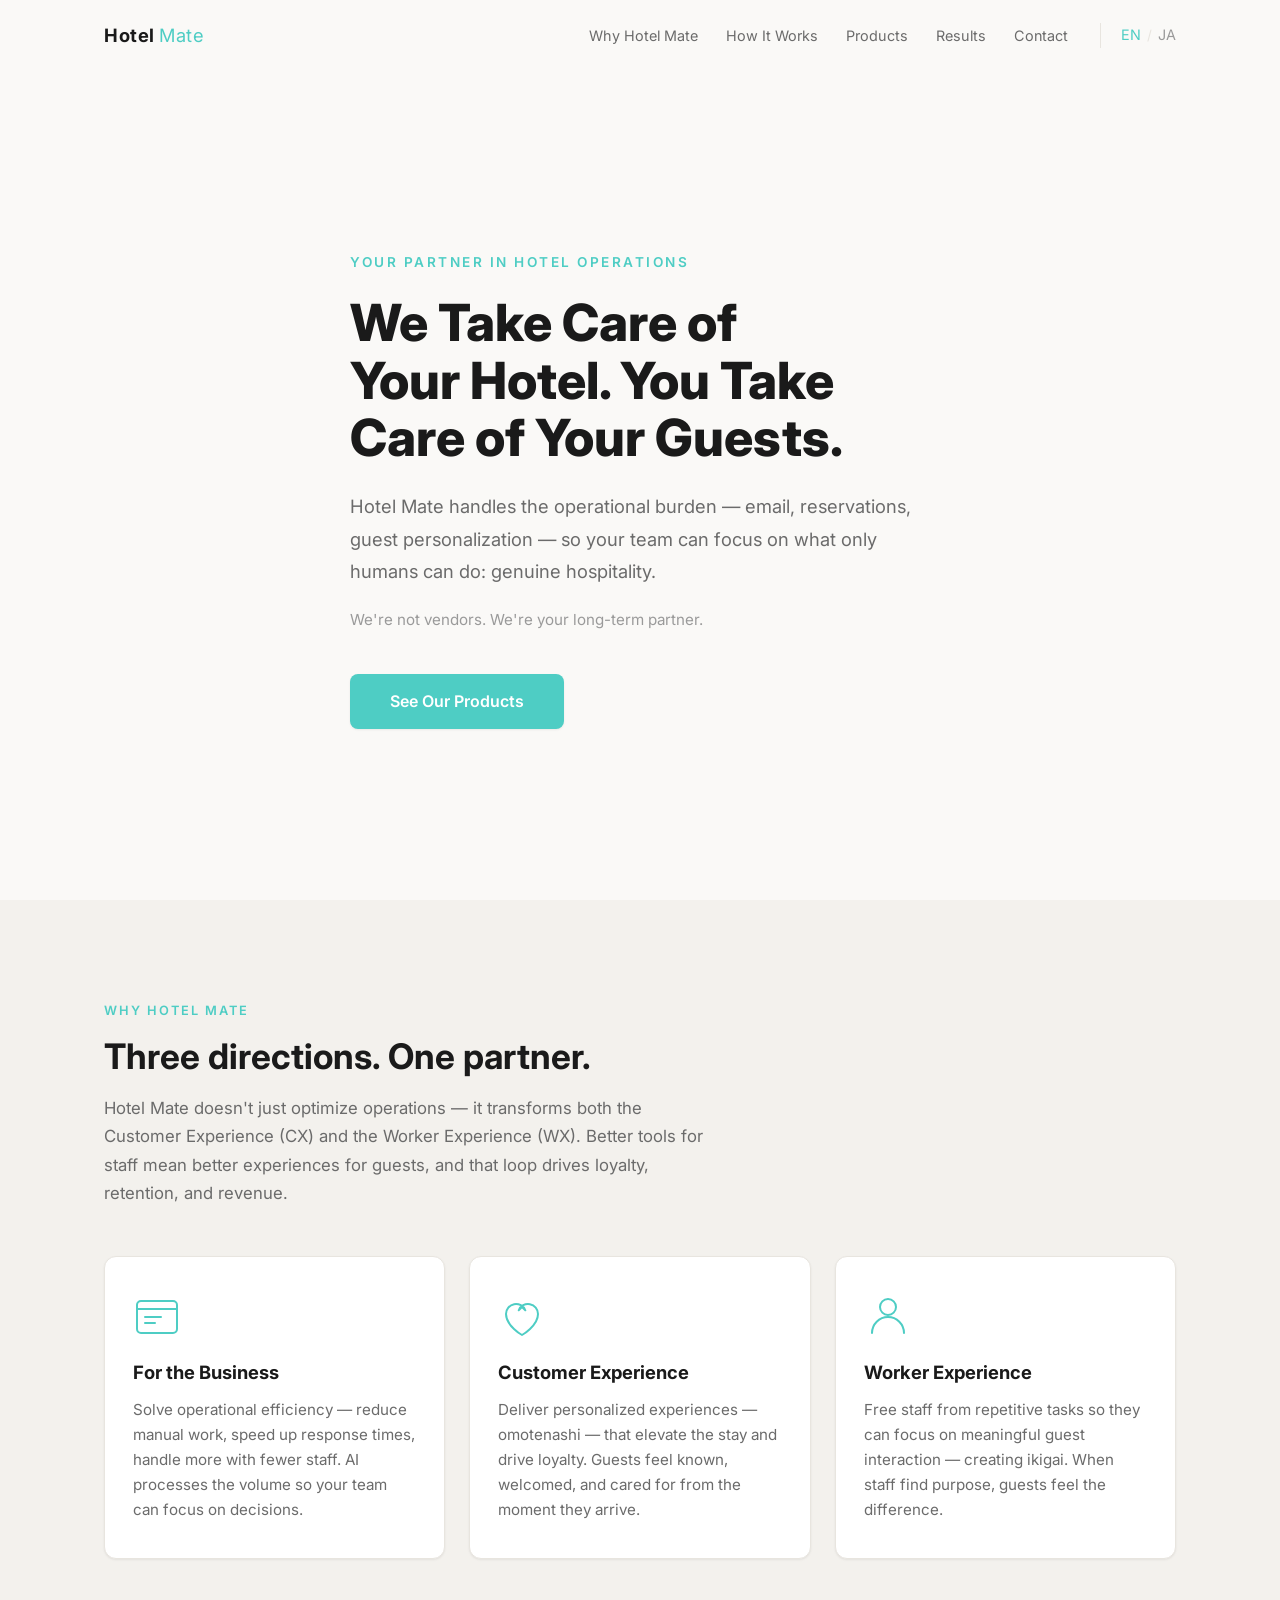
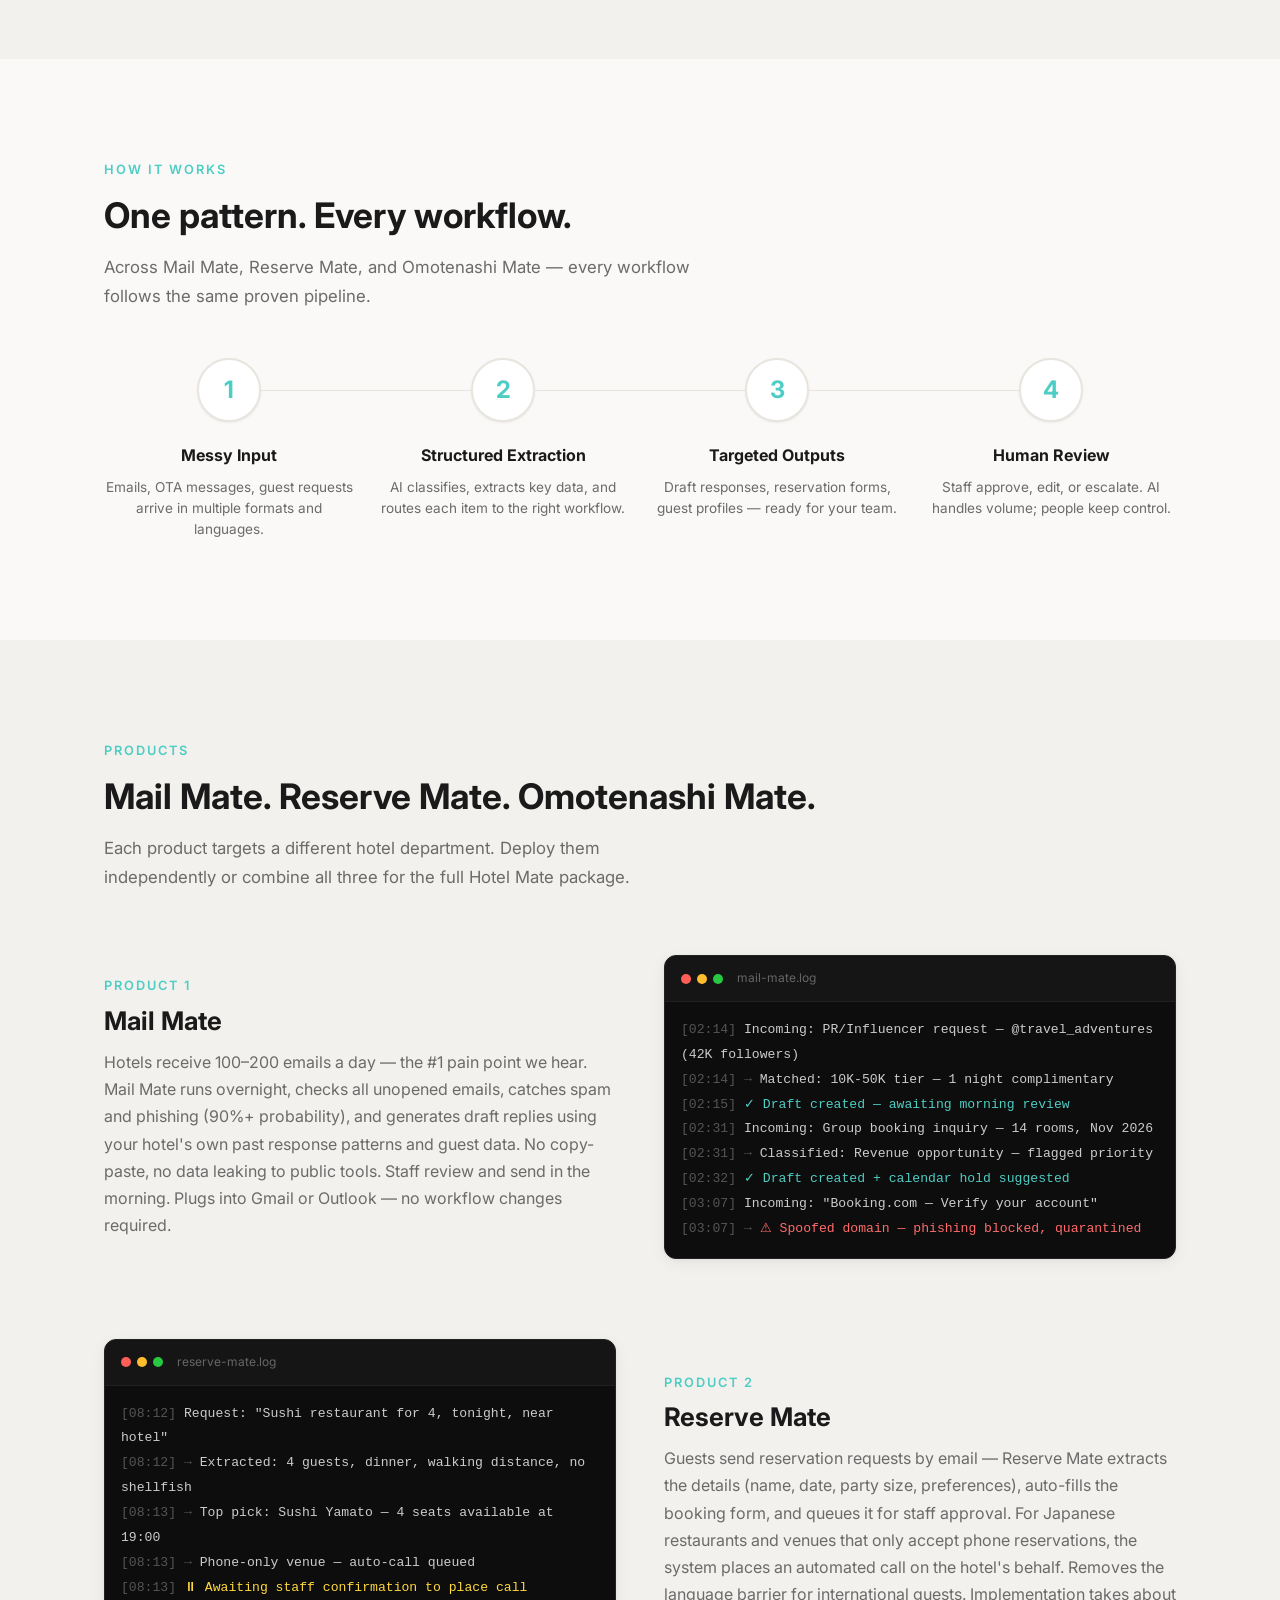
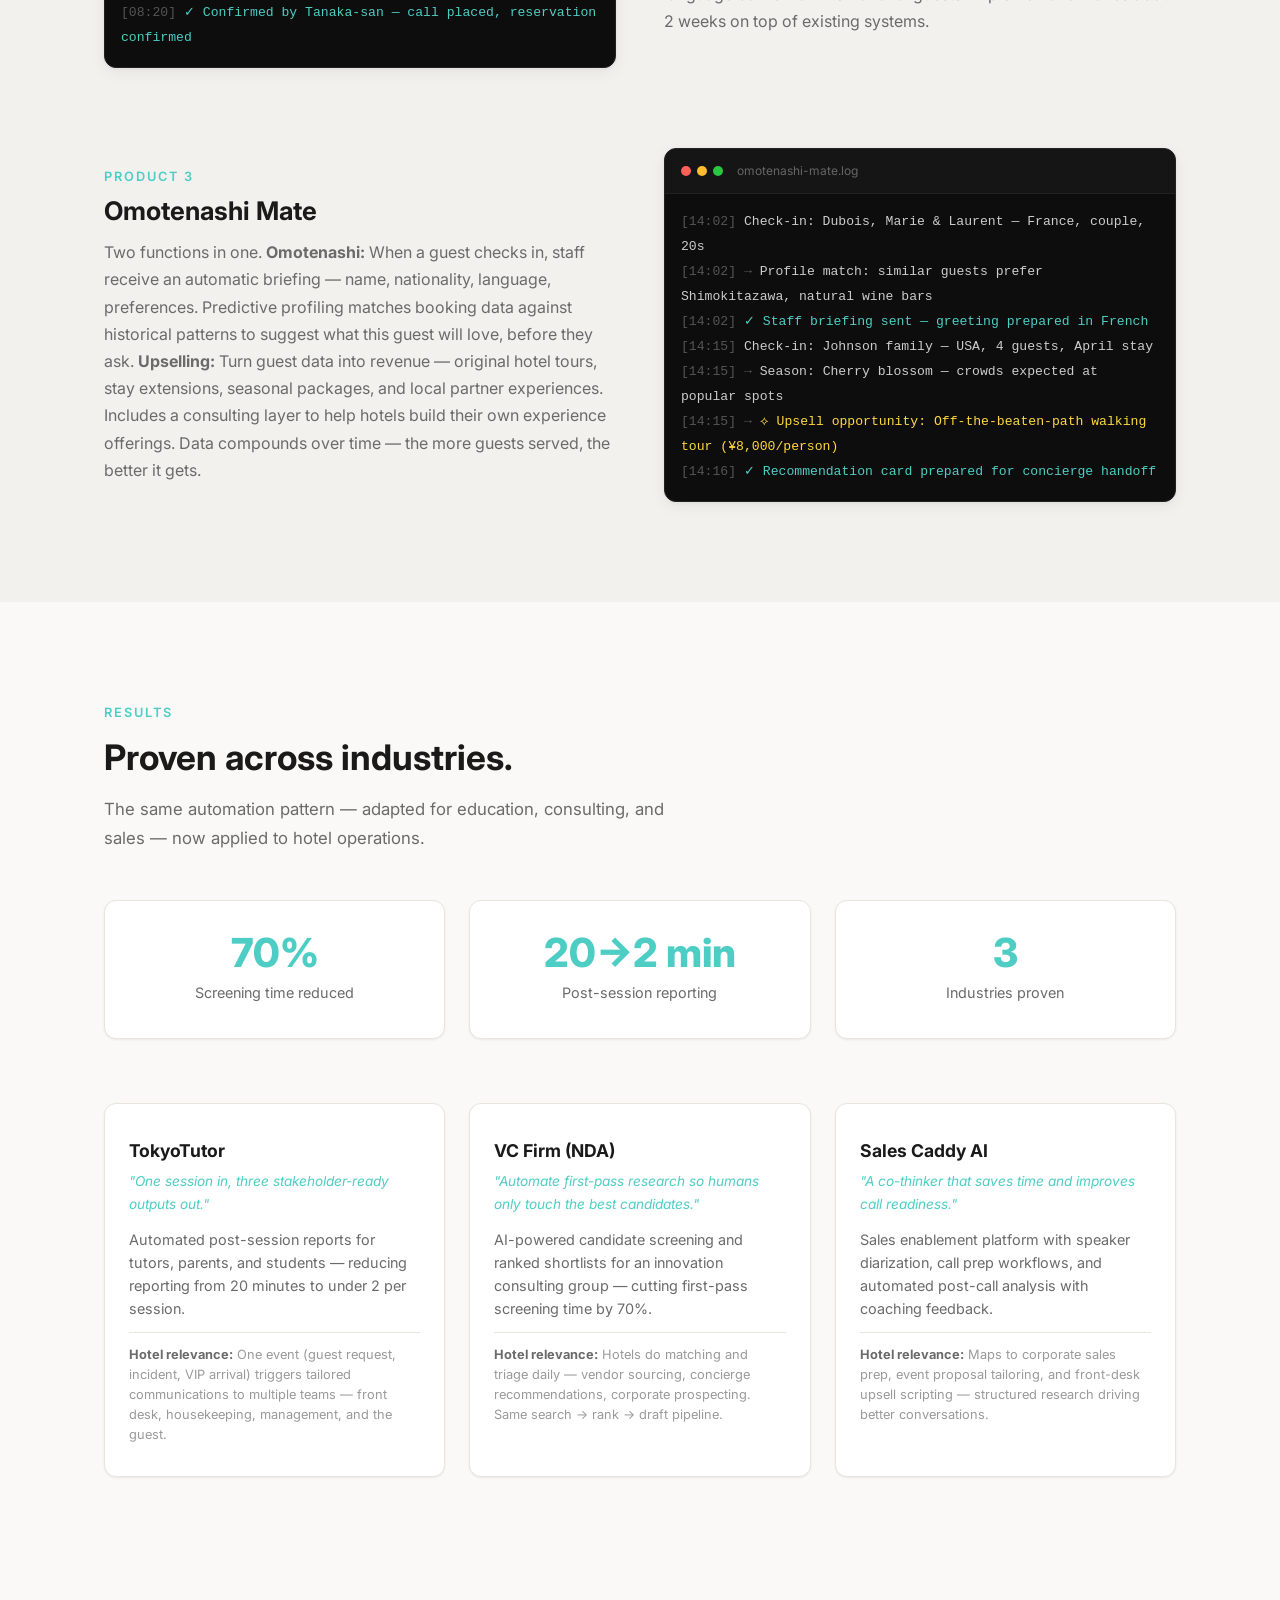
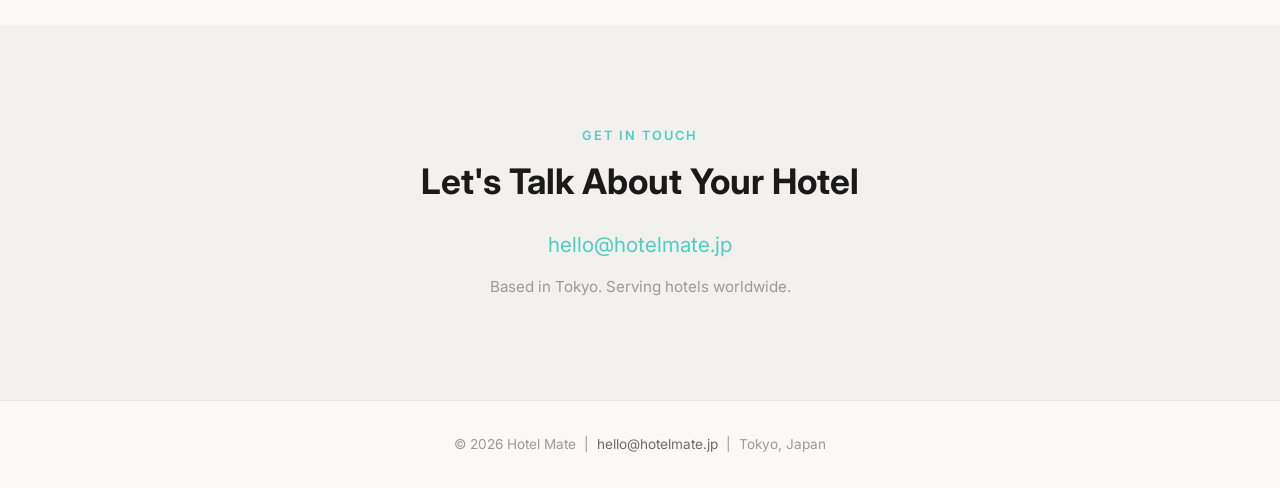
==== commit 82a2771b: "Rebrand website from YOKOSO Desk to Hotel Mate - Replace all YOKOSO Desk branding with Hotel Mate - " ====
--- a/en/index.html
+++ b/en/index.html
@@ -3,12 +3,12 @@
 <head>
   <meta charset="UTF-8">
   <meta name="viewport" content="width=device-width, initial-scale=1.0">
-  <title>YOKOSO Desk — AI-Powered Hotel Operations</title>
-  <meta name="description" content="YokosoDesk automates routine hotel workflows overnight — email drafts, phishing protection, concierge tasks — so your team can focus on hospitality.">
+  <title>Hotel Mate — We Take Care of Your Hotel Operations</title>
+  <meta name="description" content="Hotel Mate transforms hotel operations, customer experience, and worker experience. Mail Mate for email, Reserve Mate for reservations, Omotenashi Mate for guest personalization — so your team can focus on hospitality.">
 
   <!-- Open Graph -->
-  <meta property="og:title" content="YOKOSO Desk — AI-Powered Hotel Operations">
-  <meta property="og:description" content="Automate routine hotel workflows overnight. Email drafts, phishing protection, concierge tasks — handled by AI, reviewed by humans.">
+  <meta property="og:title" content="Hotel Mate — We Take Care of Your Hotel Operations">
+  <meta property="og:description" content="Mail Mate, Reserve Mate, Omotenashi Mate — three products that handle email, reservations, and guest personalization so your team focuses on hospitality.">
   <meta property="og:type" content="website">
   <meta property="og:url" content="https://yokosodesk.com">
 
@@ -28,9 +28,9 @@
   <!-- ========== NAV ========== -->
   <nav class="nav">
     <div class="container">
-      <a href="#" class="nav-logo">YOKOSO <span>Desk</span></a>
+      <a href="#" class="nav-logo">Hotel <span>Mate</span></a>
       <ul class="nav-links">
-        <li><a href="#what-we-do">What We Do</a></li>
+        <li><a href="#why-hotel-mate">Why Hotel Mate</a></li>
         <li><a href="#how-it-works">How It Works</a></li>
         <li><a href="#products">Products</a></li>
         <li><a href="#results">Results</a></li>
@@ -49,23 +49,24 @@
   <section class="hero" id="hero">
     <div class="container">
       <div class="hero-content">
-        <p class="hero-tagline">AI-Powered Hotel Operations</p>
-        <h1 class="hero-headline">Your Staff Handles Hospitality.<br>We Handle Everything Else.</h1>
-        <p class="hero-sub">YokosoDesk automates routine hotel workflows overnight — email drafts, phishing protection, concierge tasks — so your team can focus on what only humans can do.</p>
-        <a href="#how-it-works" class="btn">See How It Works</a>
-      </div>
-    </div>
-  </section>
-
-  <!-- ========== WHAT WE DO ========== -->
-  <section class="section section-alt" id="what-we-do">
-    <div class="container">
-      <p class="section-label">What We Do</p>
-      <h2 class="section-heading">Three problems hotels face every day.</h2>
-      <p class="section-sub">Routine tasks drain your team before guests even check in. We automate them overnight so mornings start clean.</p>
+        <p class="hero-tagline">Your Partner in Hotel Operations</p>
+        <h1 class="hero-headline">We Take Care of<br>Your Hotel. You Take<br>Care of Your Guests.</h1>
+        <p class="hero-sub">Hotel Mate handles the operational burden — email, reservations, guest personalization — so your team can focus on what only humans can do: genuine hospitality.</p>
+        <p class="hero-sub" style="font-size: 0.95rem; color: var(--text-dim); margin-bottom: 40px;">We're not vendors. We're your long-term partner.</p>
+        <a href="#products" class="btn">See Our Products</a>
+      </div>
+    </div>
+  </section>
+
+  <!-- ========== WHY HOTEL MATE ========== -->
+  <section class="section section-alt" id="why-hotel-mate">
+    <div class="container">
+      <p class="section-label">Why Hotel Mate</p>
+      <h2 class="section-heading">Three directions. One partner.</h2>
+      <p class="section-sub">Hotel Mate doesn't just optimize operations — it transforms both the Customer Experience (CX) and the Worker Experience (WX). Better tools for staff mean better experiences for guests, and that loop drives loyalty, retention, and revenue.</p>
 
       <div class="cards-grid">
-        <!-- Card 1 -->
+        <!-- Card 1: Business -->
         <div class="card">
           <svg class="card-icon" viewBox="0 0 48 48" fill="none" xmlns="http://www.w3.org/2000/svg">
             <rect x="4" y="8" width="40" height="32" rx="4" stroke="currentColor" stroke-width="2"/>
@@ -73,32 +74,27 @@
             <path d="M12 24h16" stroke="currentColor" stroke-width="2" stroke-linecap="round"/>
             <path d="M12 30h10" stroke="currentColor" stroke-width="2" stroke-linecap="round"/>
           </svg>
-          <h3 class="card-title">AI Drafts. Staff Decides.</h3>
-          <p class="card-text">Overnight, AI reads incoming emails and creates draft responses — including PR and influencer inquiries, auto-triaged by your hotel's criteria. Staff review and send in the morning.</p>
-        </div>
-
-        <!-- Card 2 -->
+          <h3 class="card-title">For the Business</h3>
+          <p class="card-text">Solve operational efficiency — reduce manual work, speed up response times, handle more with fewer staff. AI processes the volume so your team can focus on decisions.</p>
+        </div>
+
+        <!-- Card 2: CX -->
         <div class="card">
           <svg class="card-icon" viewBox="0 0 48 48" fill="none" xmlns="http://www.w3.org/2000/svg">
-            <rect x="8" y="4" width="32" height="40" rx="4" stroke="currentColor" stroke-width="2"/>
-            <path d="M18 18l4 4 8-8" stroke="currentColor" stroke-width="2" stroke-linecap="round" stroke-linejoin="round"/>
-            <path d="M16 32h16" stroke="currentColor" stroke-width="2" stroke-linecap="round"/>
-            <path d="M16 37h10" stroke="currentColor" stroke-width="2" stroke-linecap="round"/>
+            <path d="M24 42s-16-9.2-16-21a10 10 0 0119.3-3.7L24 14l-3.3 3.3A10 10 0 0140 21c0 11.8-16 21-16 21z" stroke="currentColor" stroke-width="2" stroke-linejoin="round"/>
           </svg>
-          <h3 class="card-title">Protect Your OTA Credentials</h3>
-          <p class="card-text">Phishing attacks targeting Booking.com and Agoda admin logins are rampant. We detect and block them before a staff member clicks — protecting your room availability and revenue.</p>
-        </div>
-
-        <!-- Card 3 -->
+          <h3 class="card-title">Customer Experience</h3>
+          <p class="card-text">Deliver personalized experiences — omotenashi — that elevate the stay and drive loyalty. Guests feel known, welcomed, and cared for from the moment they arrive.</p>
+        </div>
+
+        <!-- Card 3: WX -->
         <div class="card">
           <svg class="card-icon" viewBox="0 0 48 48" fill="none" xmlns="http://www.w3.org/2000/svg">
-            <path d="M8 12a4 4 0 014-4h24a4 4 0 014 4v20a4 4 0 01-4 4H20l-8 6V36a4 4 0 01-4-4V12z" stroke="currentColor" stroke-width="2"/>
-            <path d="M16 18h16M16 24h10" stroke="currentColor" stroke-width="2" stroke-linecap="round"/>
-            <circle cx="34" cy="34" r="8" fill="#faf9f7" stroke="currentColor" stroke-width="2"/>
-            <path d="M34 30v4l2 2" stroke="currentColor" stroke-width="2" stroke-linecap="round" stroke-linejoin="round"/>
+            <circle cx="24" cy="14" r="8" stroke="currentColor" stroke-width="2"/>
+            <path d="M8 40c0-8.8 7.2-16 16-16s16 7.2 16 16" stroke="currentColor" stroke-width="2" stroke-linecap="round"/>
           </svg>
-          <h3 class="card-title">Guest Requests, Handled to the Last Step</h3>
-          <p class="card-text">Restaurant reservations, tour bookings, special arrangements — AI processes concierge requests up to the final confirmation step, then hands off for human approval.</p>
+          <h3 class="card-title">Worker Experience</h3>
+          <p class="card-text">Free staff from repetitive tasks so they can focus on meaningful guest interaction — creating ikigai. When staff find purpose, guests feel the difference.</p>
         </div>
       </div>
     </div>
@@ -109,7 +105,7 @@
     <div class="container">
       <p class="section-label">How It Works</p>
       <h2 class="section-heading">One pattern. Every workflow.</h2>
-      <p class="section-sub">Across email, security, and concierge — the automation follows the same proven pipeline.</p>
+      <p class="section-sub">Across Mail Mate, Reserve Mate, and Omotenashi Mate — every workflow follows the same proven pipeline.</p>
 
       <div class="steps">
         <div class="step">
@@ -125,7 +121,7 @@
         <div class="step">
           <div class="step-number">3</div>
           <h3 class="step-title">Targeted Outputs</h3>
-          <p class="step-text">Draft responses, threat alerts, or task completions — ready for your team.</p>
+          <p class="step-text">Draft responses, reservation forms, guest profiles — ready for your team.</p>
         </div>
         <div class="step">
           <div class="step-number">4</div>
@@ -140,15 +136,15 @@
   <section class="section section-alt" id="products">
     <div class="container">
       <p class="section-label">Products</p>
-      <h2 class="section-heading">See it in action.</h2>
-      <p class="section-sub" style="margin-bottom: 64px;">Each product follows the same pipeline — here's what your morning dashboard looks like.</p>
-
-      <!-- Product 1: Email Automation -->
+      <h2 class="section-heading">Mail Mate. Reserve Mate. Omotenashi Mate.</h2>
+      <p class="section-sub" style="margin-bottom: 64px;">Each product targets a different hotel department. Deploy them independently or combine all three for the full Hotel Mate package.</p>
+
+      <!-- Product 1: Mail Mate -->
       <div class="product">
         <div class="product-info">
-          <p class="product-label">Email Automation</p>
-          <h3 class="product-title">Overnight Email Processing</h3>
-          <p class="product-text">Incoming emails are read, classified, and drafted while your staff sleeps. PR and influencer inquiries are scored against your criteria — follower count, engagement rate, brand fit — and matched to your comp policy automatically.</p>
+          <p class="product-label">Product 1</p>
+          <h3 class="product-title">Mail Mate</h3>
+          <p class="product-text">Hotels receive 100–200 emails a day — the #1 pain point we hear. Mail Mate runs overnight, checks all unopened emails, catches spam and phishing (90%+ probability), and generates draft replies using your hotel's own past response patterns and guest data. No copy-paste, no data leaking to public tools. Staff review and send in the morning. Plugs into Gmail or Outlook — no workflow changes required.</p>
         </div>
         <div class="product-terminal">
           <div class="terminal">
@@ -156,7 +152,7 @@
               <div class="terminal-dot"></div>
               <div class="terminal-dot"></div>
               <div class="terminal-dot"></div>
-              <span class="terminal-title">yokoso-email.log</span>
+              <span class="terminal-title">mail-mate.log</span>
             </div>
             <div class="terminal-body">
               <div><span class="t-time">[02:14]</span> <span class="t-action">Incoming: PR/Influencer request — @travel_adventures (42K followers)</span></div>
@@ -165,19 +161,19 @@
               <div><span class="t-time">[02:31]</span> <span class="t-action">Incoming: Group booking inquiry — 14 rooms, Nov 2026</span></div>
               <div><span class="t-time">[02:31]</span> <span class="t-arrow">→</span> <span class="t-action">Classified: Revenue opportunity — flagged priority</span></div>
               <div><span class="t-time">[02:32]</span> <span class="t-success">✓ Draft created + calendar hold suggested</span></div>
-              <div><span class="t-time">[03:07]</span> <span class="t-action">Incoming: Spam — "SEO services for your hotel"</span></div>
-              <div><span class="t-time">[03:07]</span> <span class="t-arrow">→</span> <span class="t-warn">⊘ Auto-archived — no action needed</span></div>
+              <div><span class="t-time">[03:07]</span> <span class="t-action">Incoming: "Booking.com — Verify your account"</span></div>
+              <div><span class="t-time">[03:07]</span> <span class="t-arrow">→</span> <span class="t-error">⚠ Spoofed domain — phishing blocked, quarantined</span></div>
             </div>
           </div>
         </div>
       </div>
 
-      <!-- Product 2: Phishing Protection -->
+      <!-- Product 2: Reserve Mate -->
       <div class="product reverse">
         <div class="product-info">
-          <p class="product-label">Security</p>
-          <h3 class="product-title">OTA Phishing Protection</h3>
-          <p class="product-text">Hackers target hotel staff with fake Booking.com and Agoda login pages. One click gives them admin access to manipulate room availability and steal revenue. We scan every incoming message and block threats before they reach your team.</p>
+          <p class="product-label">Product 2</p>
+          <h3 class="product-title">Reserve Mate</h3>
+          <p class="product-text">Guests send reservation requests by email — Reserve Mate extracts the details (name, date, party size, preferences), auto-fills the booking form, and queues it for staff approval. For Japanese restaurants and venues that only accept phone reservations, the system places an automated call on the hotel's behalf. Removes the language barrier for international guests. Implementation takes about 2 weeks on top of existing systems.</p>
         </div>
         <div class="product-terminal">
           <div class="terminal">
@@ -185,27 +181,26 @@
               <div class="terminal-dot"></div>
               <div class="terminal-dot"></div>
               <div class="terminal-dot"></div>
-              <span class="terminal-title">yokoso-security.log</span>
+              <span class="terminal-title">reserve-mate.log</span>
             </div>
             <div class="terminal-body">
-              <div><span class="t-time">[01:42]</span> <span class="t-action">Scanning: "Booking.com — Verify your account"</span></div>
-              <div><span class="t-time">[01:42]</span> <span class="t-arrow">→</span> <span class="t-action">Sender: noreply@b00king-extranet.com</span></div>
-              <div><span class="t-time">[01:42]</span> <span class="t-arrow">→</span> <span class="t-error">⚠ Spoofed domain detected — link to credential harvester</span></div>
-              <div><span class="t-time">[01:42]</span> <span class="t-error">✗ BLOCKED — quarantined, staff alerted</span></div>
-              <div><span class="t-time">[01:58]</span> <span class="t-action">Scanning: "Agoda — Monthly payout statement"</span></div>
-              <div><span class="t-time">[01:58]</span> <span class="t-arrow">→</span> <span class="t-action">Verified: Legitimate sender, valid DKIM</span></div>
-              <div><span class="t-time">[01:58]</span> <span class="t-success">✓ Delivered to inbox</span></div>
+              <div><span class="t-time">[08:12]</span> <span class="t-action">Request: "Sushi restaurant for 4, tonight, near hotel"</span></div>
+              <div><span class="t-time">[08:12]</span> <span class="t-arrow">→</span> <span class="t-action">Extracted: 4 guests, dinner, walking distance, no shellfish</span></div>
+              <div><span class="t-time">[08:13]</span> <span class="t-arrow">→</span> <span class="t-action">Top pick: Sushi Yamato — 4 seats available at 19:00</span></div>
+              <div><span class="t-time">[08:13]</span> <span class="t-arrow">→</span> <span class="t-action">Phone-only venue — auto-call queued</span></div>
+              <div><span class="t-time">[08:13]</span> <span class="t-warn">⏸ Awaiting staff confirmation to place call</span></div>
+              <div><span class="t-time">[08:20]</span> <span class="t-success">✓ Confirmed by Tanaka-san — call placed, reservation confirmed</span></div>
             </div>
           </div>
         </div>
       </div>
 
-      <!-- Product 3: Concierge Automation -->
+      <!-- Product 3: Omotenashi Mate -->
       <div class="product">
         <div class="product-info">
-          <p class="product-label">Concierge</p>
-          <h3 class="product-title">Guest Request Automation</h3>
-          <p class="product-text">From restaurant reservations to airport transfers, AI handles the research, availability checks, and booking preparation — then pauses for your concierge to confirm and add the personal touch.</p>
+          <p class="product-label">Product 3</p>
+          <h3 class="product-title">Omotenashi Mate</h3>
+          <p class="product-text">Two functions in one. <strong>Omotenashi:</strong> When a guest checks in, staff receive an automatic briefing — name, nationality, language, preferences. Predictive profiling matches booking data against historical patterns to suggest what this guest will love, before they ask. <strong>Upselling:</strong> Turn guest data into revenue — original hotel tours, stay extensions, seasonal packages, and local partner experiences. Includes a consulting layer to help hotels build their own experience offerings. Data compounds over time — the more guests served, the better it gets.</p>
         </div>
         <div class="product-terminal">
           <div class="terminal">
@@ -213,15 +208,16 @@
               <div class="terminal-dot"></div>
               <div class="terminal-dot"></div>
               <div class="terminal-dot"></div>
-              <span class="terminal-title">yokoso-concierge.log</span>
+              <span class="terminal-title">omotenashi-mate.log</span>
             </div>
             <div class="terminal-body">
-              <div><span class="t-time">[08:12]</span> <span class="t-action">Request: "Sushi restaurant for 4, tonight, near hotel"</span></div>
-              <div><span class="t-time">[08:12]</span> <span class="t-arrow">→</span> <span class="t-action">Found 3 options — filtering by rating &amp; availability</span></div>
-              <div><span class="t-time">[08:13]</span> <span class="t-arrow">→</span> <span class="t-action">Top pick: Sushi Yamato — 4 seats available at 19:00</span></div>
-              <div><span class="t-time">[08:13]</span> <span class="t-arrow">→</span> <span class="t-action">Guest preference note: window seat, no shellfish</span></div>
-              <div><span class="t-time">[08:13]</span> <span class="t-warn">⏸ Awaiting concierge confirmation to book</span></div>
-              <div><span class="t-time">[08:20]</span> <span class="t-success">✓ Confirmed by Tanaka-san — reservation placed</span></div>
+              <div><span class="t-time">[14:02]</span> <span class="t-action">Check-in: Dubois, Marie &amp; Laurent — France, couple, 20s</span></div>
+              <div><span class="t-time">[14:02]</span> <span class="t-arrow">→</span> <span class="t-action">Profile match: similar guests prefer Shimokitazawa, natural wine bars</span></div>
+              <div><span class="t-time">[14:02]</span> <span class="t-success">✓ Staff briefing sent — greeting prepared in French</span></div>
+              <div><span class="t-time">[14:15]</span> <span class="t-action">Check-in: Johnson family — USA, 4 guests, April stay</span></div>
+              <div><span class="t-time">[14:15]</span> <span class="t-arrow">→</span> <span class="t-action">Season: Cherry blossom — crowds expected at popular spots</span></div>
+              <div><span class="t-time">[14:15]</span> <span class="t-arrow">→</span> <span class="t-warn">⟡ Upsell opportunity: Off-the-beaten-path walking tour (¥8,000/person)</span></div>
+              <div><span class="t-time">[14:16]</span> <span class="t-success">✓ Recommendation card prepared for concierge handoff</span></div>
             </div>
           </div>
         </div>
@@ -285,7 +281,7 @@
     <div class="container">
       <p class="section-label">Get in Touch</p>
       <h2 class="section-heading">Let's Talk About Your Hotel</h2>
-      <a href="mailto:hello@yokosodesk.com" class="contact-email">hello@yokosodesk.com</a>
+      <a href="mailto:hello@hotelmate.jp" class="contact-email">hello@hotelmate.jp</a>
       <p class="contact-location">Based in Tokyo. Serving hotels worldwide.</p>
     </div>
   </section>
@@ -293,7 +289,7 @@
   <!-- ========== FOOTER ========== -->
   <footer class="footer">
     <div class="container">
-      &copy; 2026 YOKOSO Desk &nbsp;|&nbsp; <a href="mailto:hello@yokosodesk.com">hello@yokosodesk.com</a> &nbsp;|&nbsp; Tokyo, Japan
+      &copy; 2026 Hotel Mate &nbsp;|&nbsp; <a href="mailto:hello@hotelmate.jp">hello@hotelmate.jp</a> &nbsp;|&nbsp; Tokyo, Japan
     </div>
   </footer>
 
--- a/css/styles.css
+++ b/css/styles.css
@@ -1,5 +1,5 @@
 /* ============================================
-   YOKOSO Desk — Marketing Site Styles
+   Hotel Mate — Marketing Site Styles
    Light, warm theme for Japanese hospitality
    ============================================ */
 
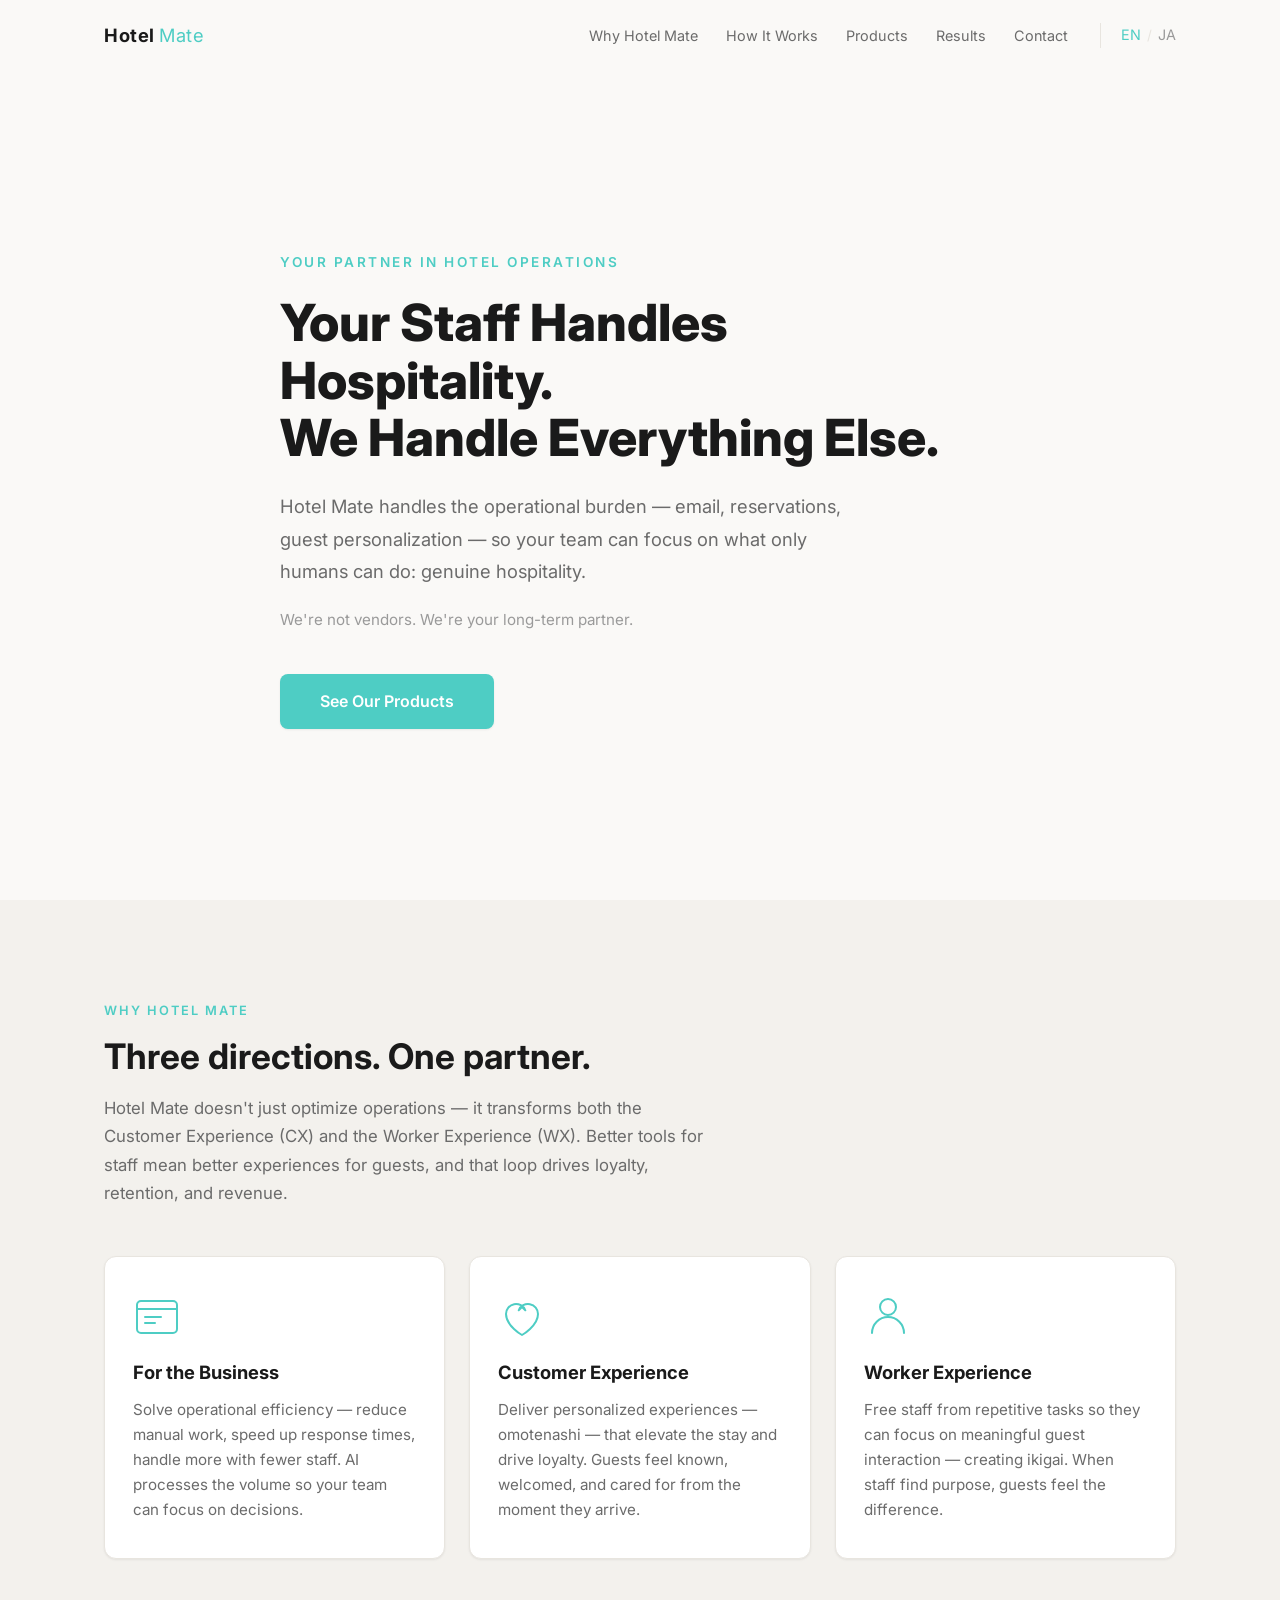
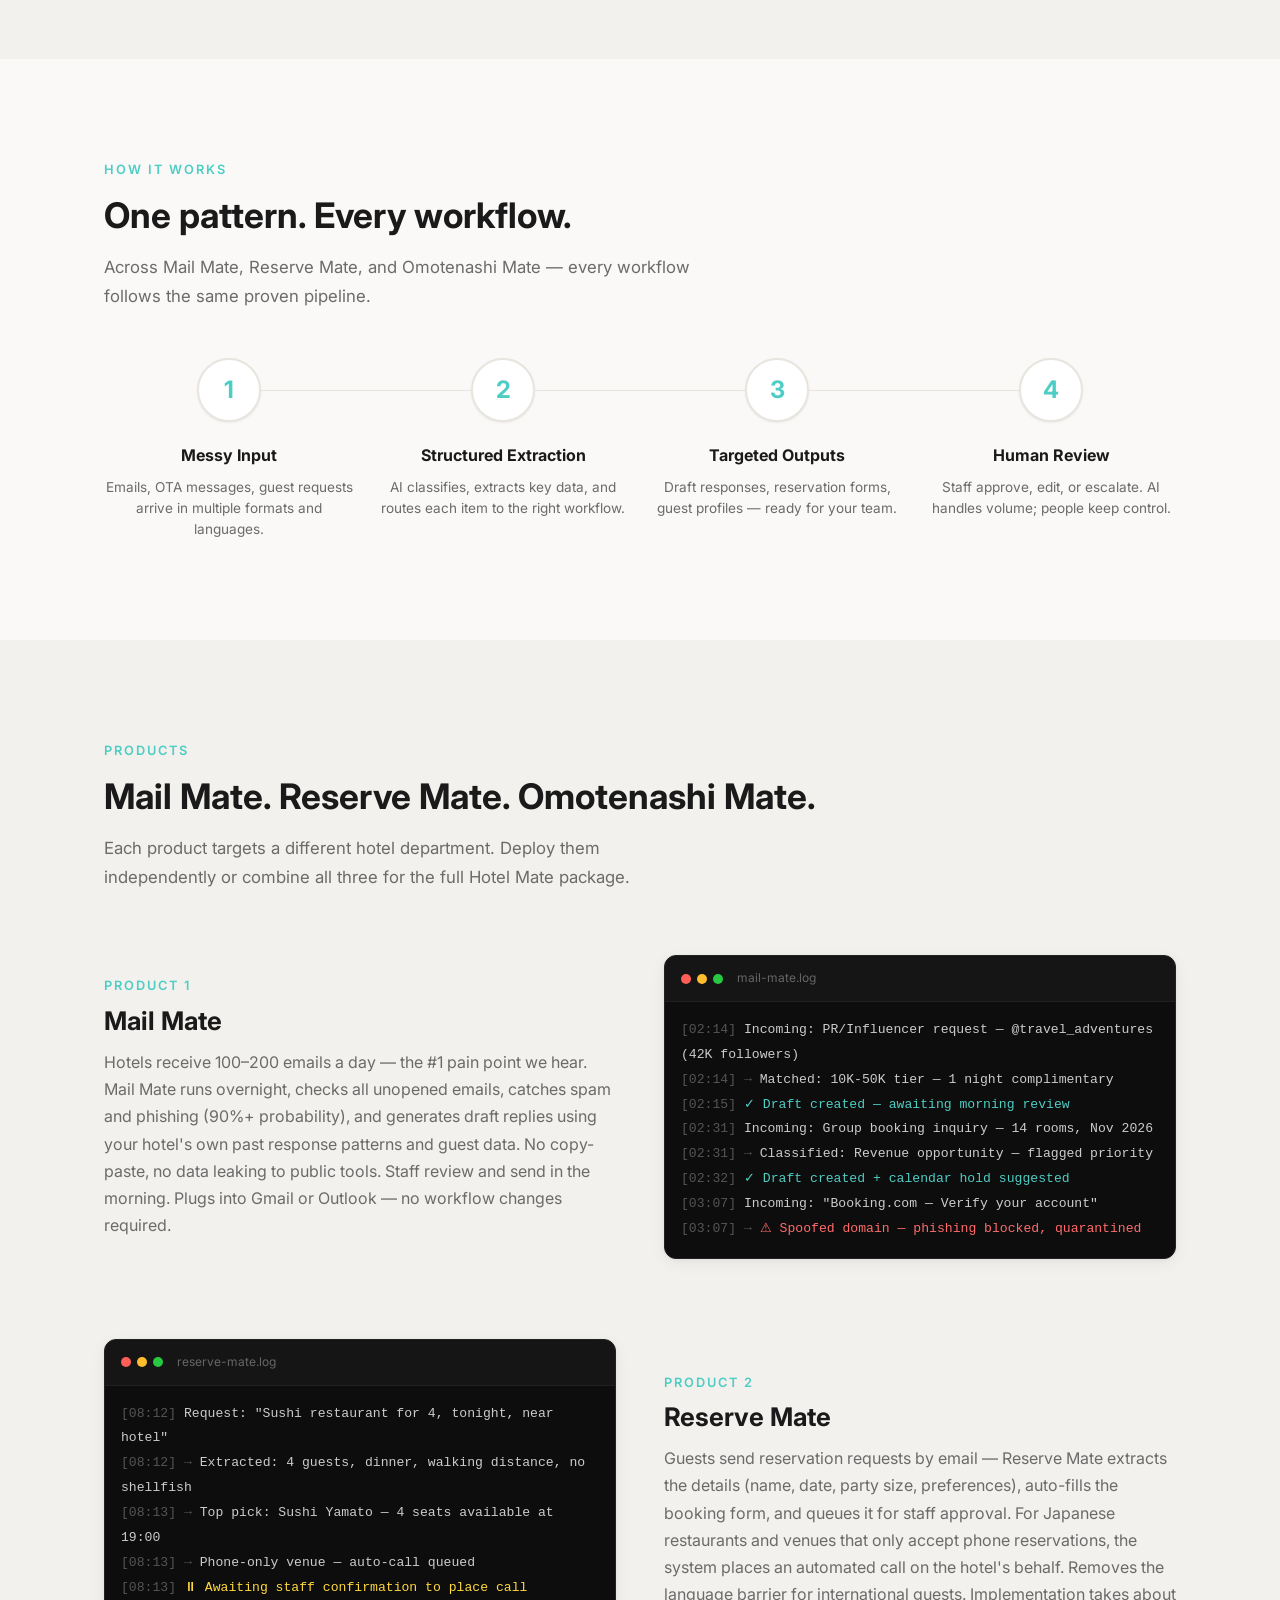
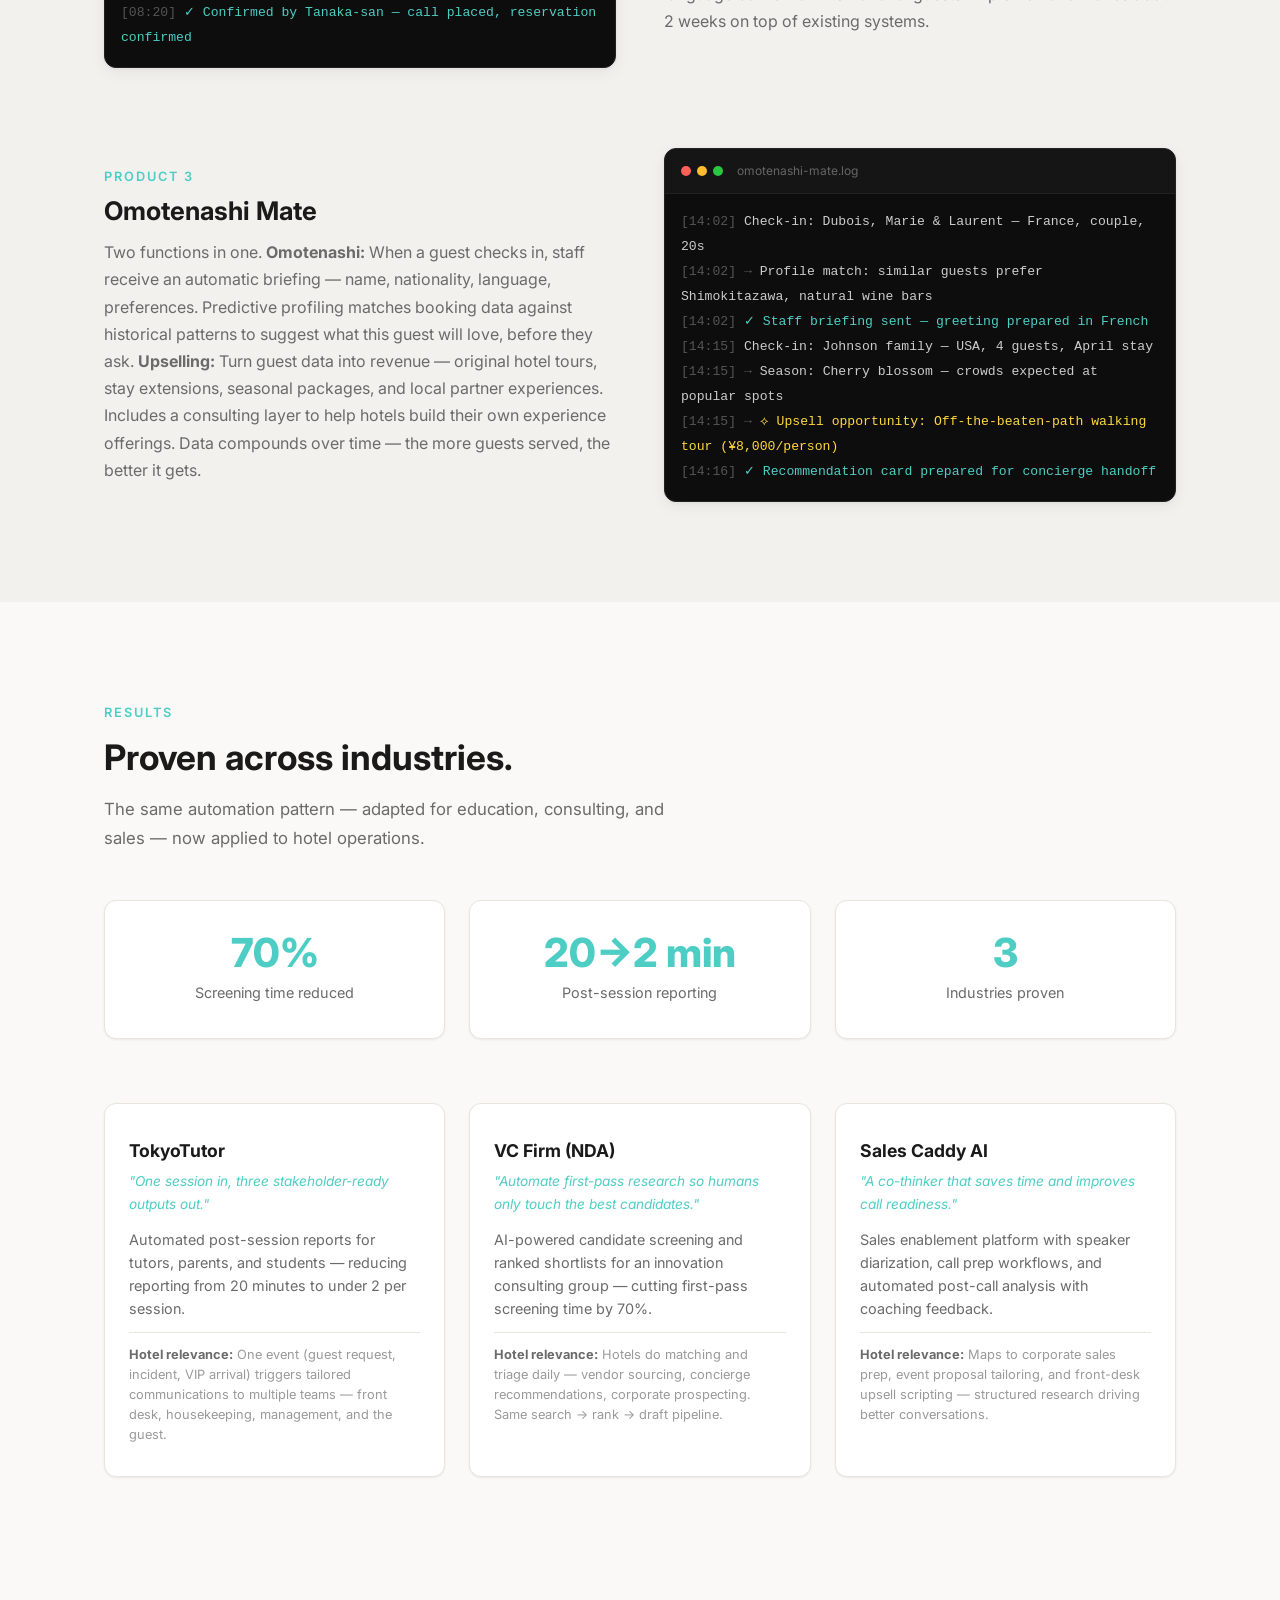
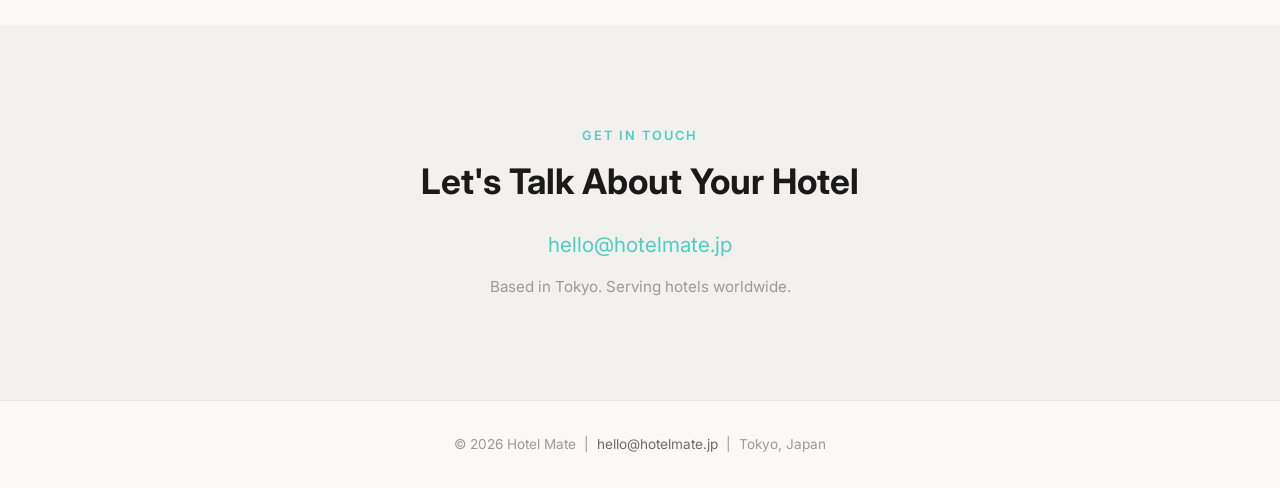
==== commit 8067cd6e: "Restore original hero headline Co-Authored-By: Claude Opus 4.6 <noreply@anthropic.com>" ====
--- a/en/index.html
+++ b/en/index.html
@@ -50,7 +50,7 @@
     <div class="container">
       <div class="hero-content">
         <p class="hero-tagline">Your Partner in Hotel Operations</p>
-        <h1 class="hero-headline">We Take Care of<br>Your Hotel. You Take<br>Care of Your Guests.</h1>
+        <h1 class="hero-headline">Your Staff Handles Hospitality.<br>We Handle Everything Else.</h1>
         <p class="hero-sub">Hotel Mate handles the operational burden — email, reservations, guest personalization — so your team can focus on what only humans can do: genuine hospitality.</p>
         <p class="hero-sub" style="font-size: 0.95rem; color: var(--text-dim); margin-bottom: 40px;">We're not vendors. We're your long-term partner.</p>
         <a href="#products" class="btn">See Our Products</a>
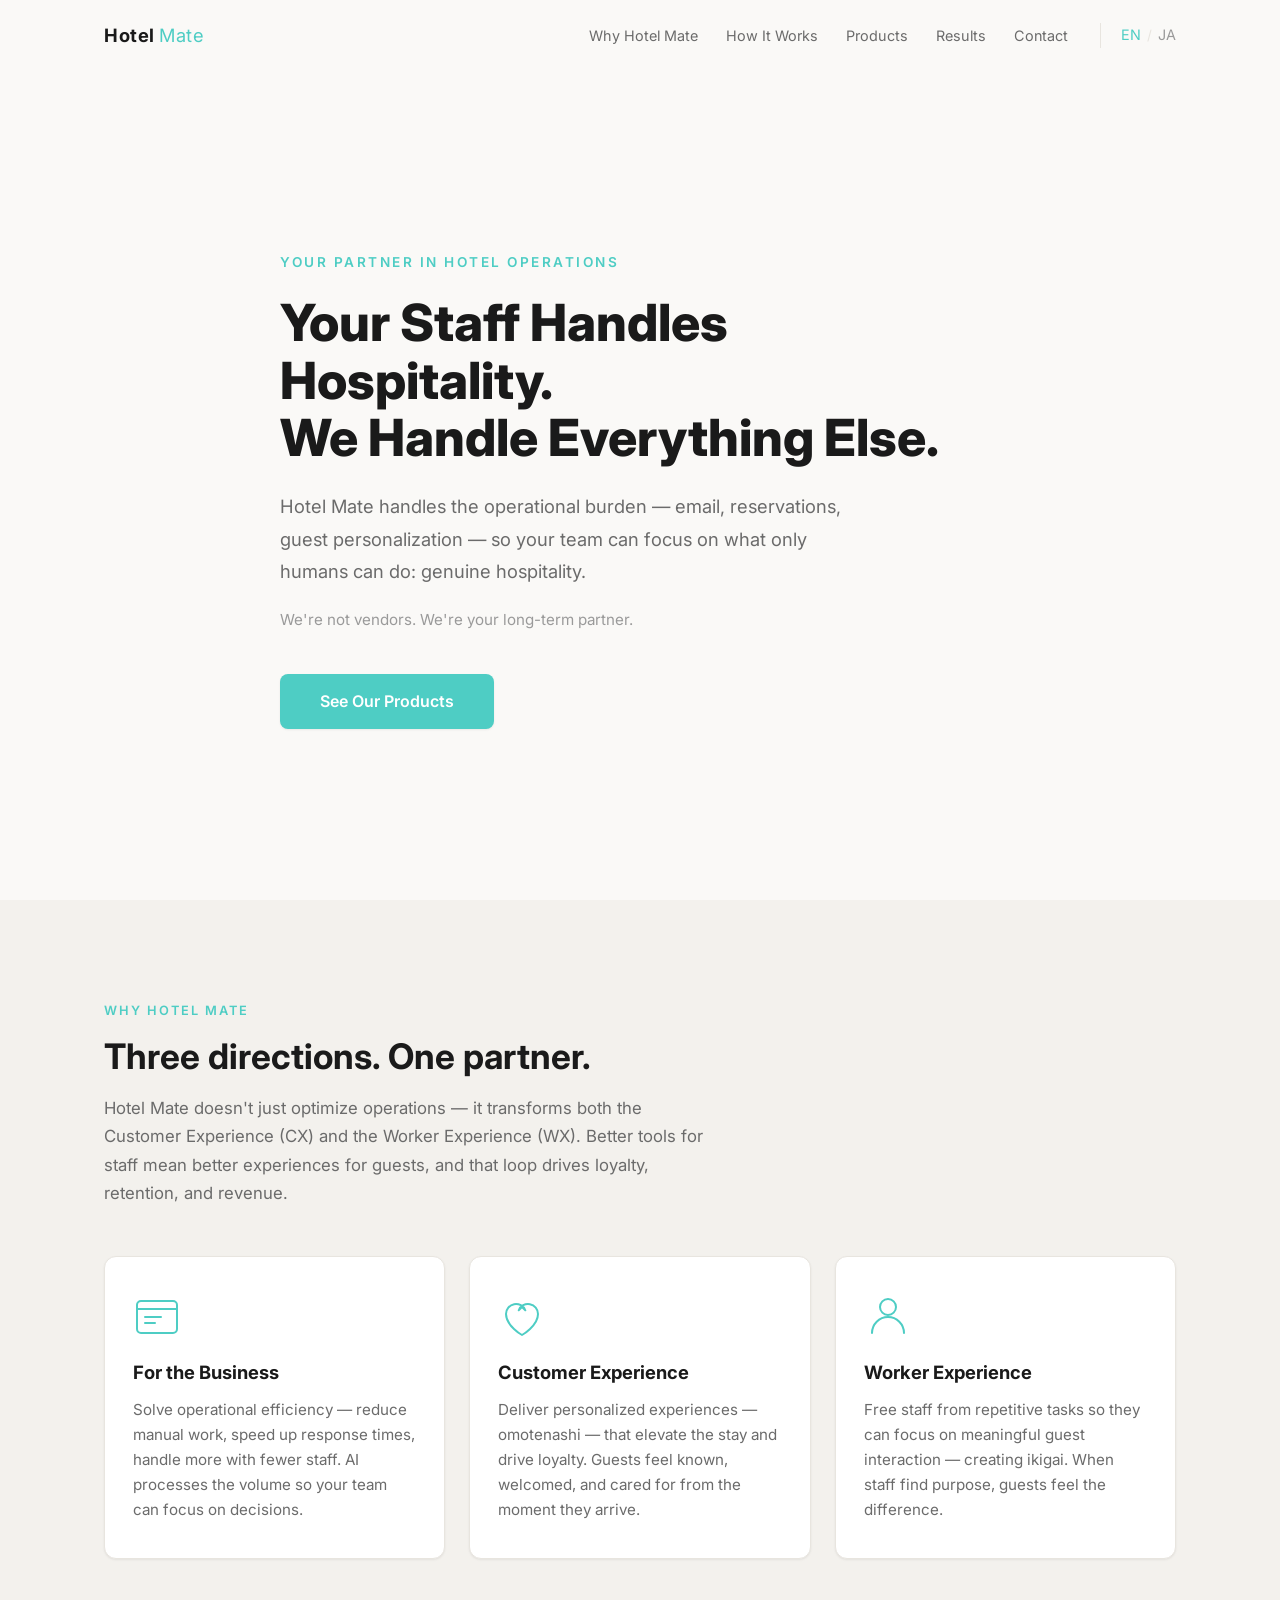
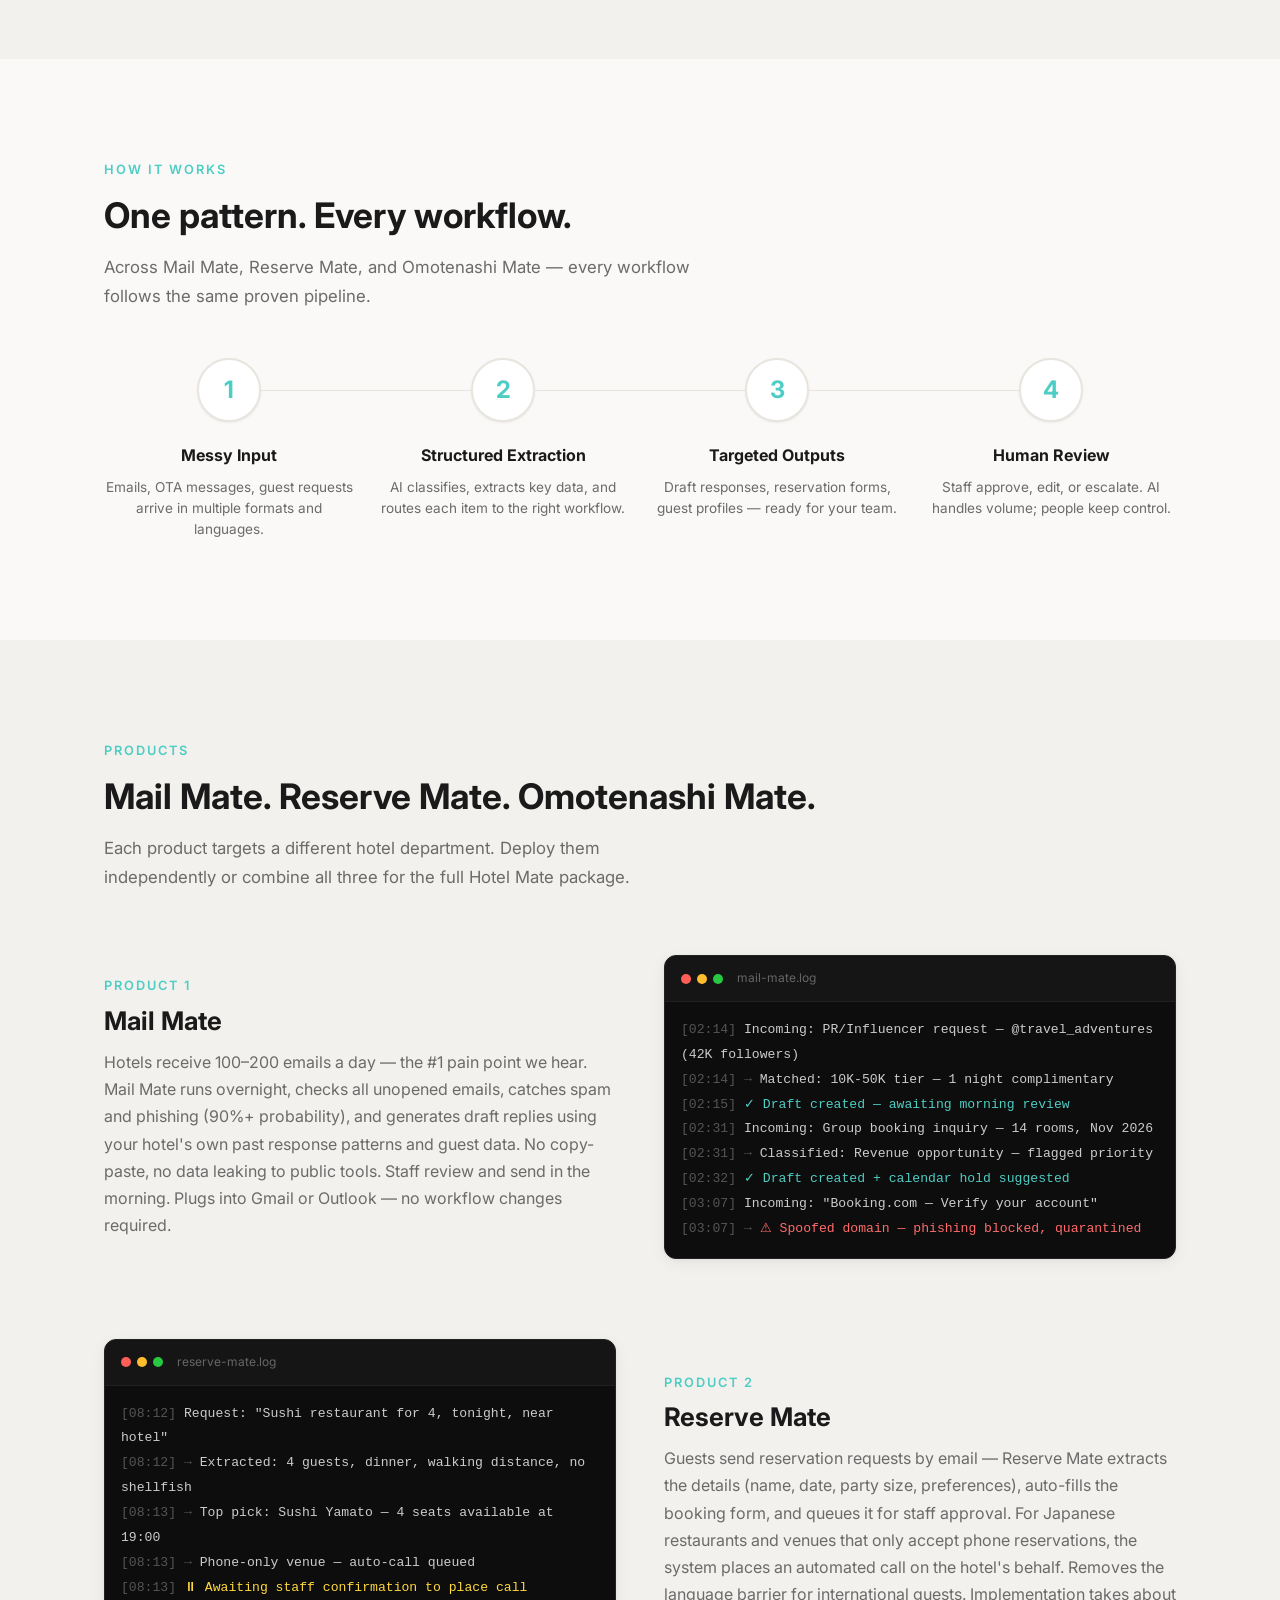
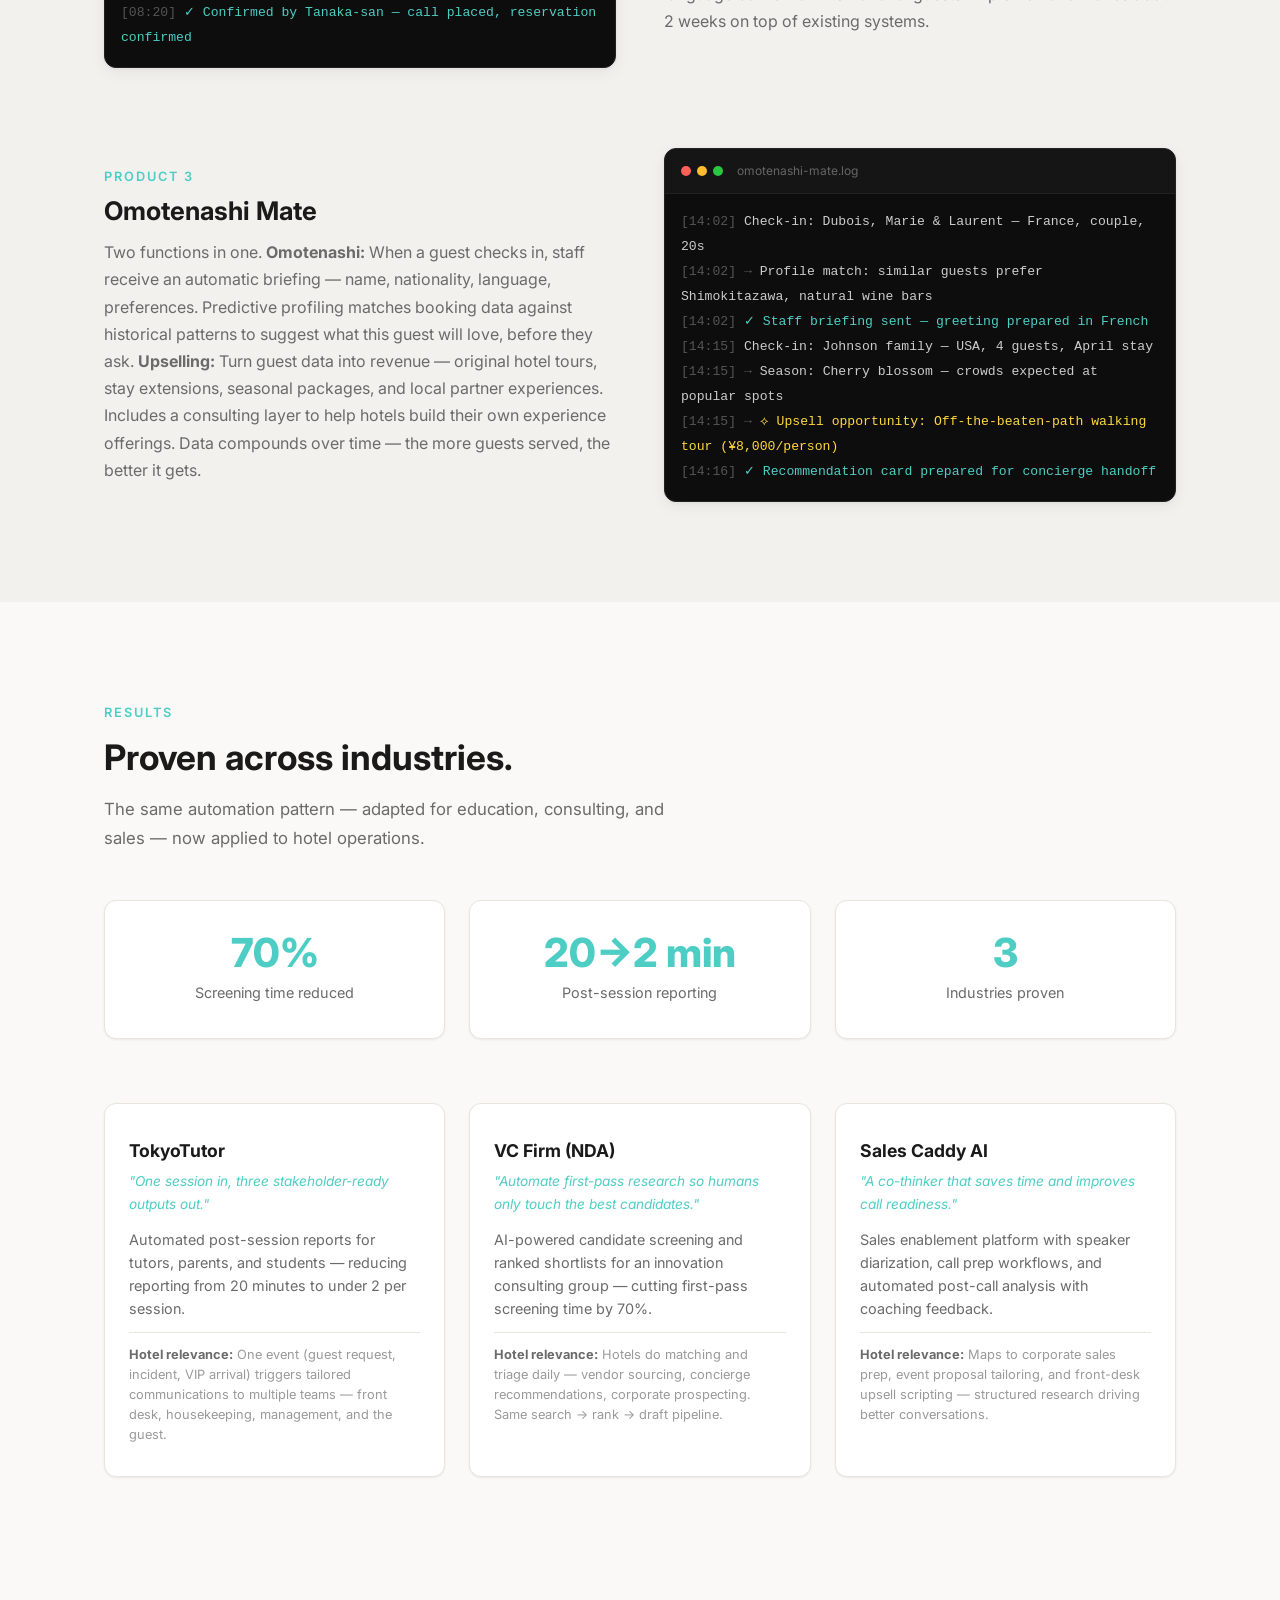
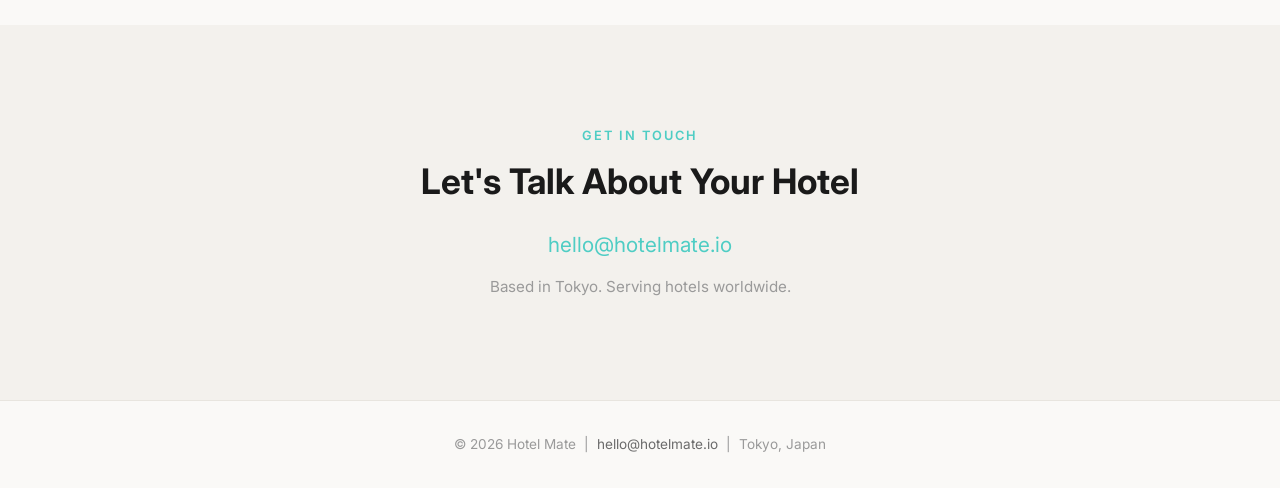
==== commit f6f70ff1: "Migrate domain to hotelmate.io and update email/product names - CNAME: yokosodesk.com → hotelmate.io" ====
--- a/en/index.html
+++ b/en/index.html
@@ -10,11 +10,11 @@
   <meta property="og:title" content="Hotel Mate — We Take Care of Your Hotel Operations">
   <meta property="og:description" content="Mail Mate, Reserve Mate, Omotenashi Mate — three products that handle email, reservations, and guest personalization so your team focuses on hospitality.">
   <meta property="og:type" content="website">
-  <meta property="og:url" content="https://yokosodesk.com">
+  <meta property="og:url" content="https://hotelmate.io">
 
   <!-- Alternate language -->
-  <link rel="alternate" hreflang="ja" href="https://yokosodesk.com/ja/">
-  <link rel="alternate" hreflang="en" href="https://yokosodesk.com/">
+  <link rel="alternate" hreflang="ja" href="https://hotelmate.io/ja/">
+  <link rel="alternate" hreflang="en" href="https://hotelmate.io/">
 
   <!-- Fonts -->
   <link rel="preconnect" href="https://fonts.googleapis.com">
@@ -281,7 +281,7 @@
     <div class="container">
       <p class="section-label">Get in Touch</p>
       <h2 class="section-heading">Let's Talk About Your Hotel</h2>
-      <a href="mailto:hello@hotelmate.jp" class="contact-email">hello@hotelmate.jp</a>
+      <a href="mailto:hello@hotelmate.io" class="contact-email">hello@hotelmate.io</a>
       <p class="contact-location">Based in Tokyo. Serving hotels worldwide.</p>
     </div>
   </section>
@@ -289,7 +289,7 @@
   <!-- ========== FOOTER ========== -->
   <footer class="footer">
     <div class="container">
-      &copy; 2026 Hotel Mate &nbsp;|&nbsp; <a href="mailto:hello@hotelmate.jp">hello@hotelmate.jp</a> &nbsp;|&nbsp; Tokyo, Japan
+      &copy; 2026 Hotel Mate &nbsp;|&nbsp; <a href="mailto:hello@hotelmate.io">hello@hotelmate.io</a> &nbsp;|&nbsp; Tokyo, Japan
     </div>
   </footer>
 
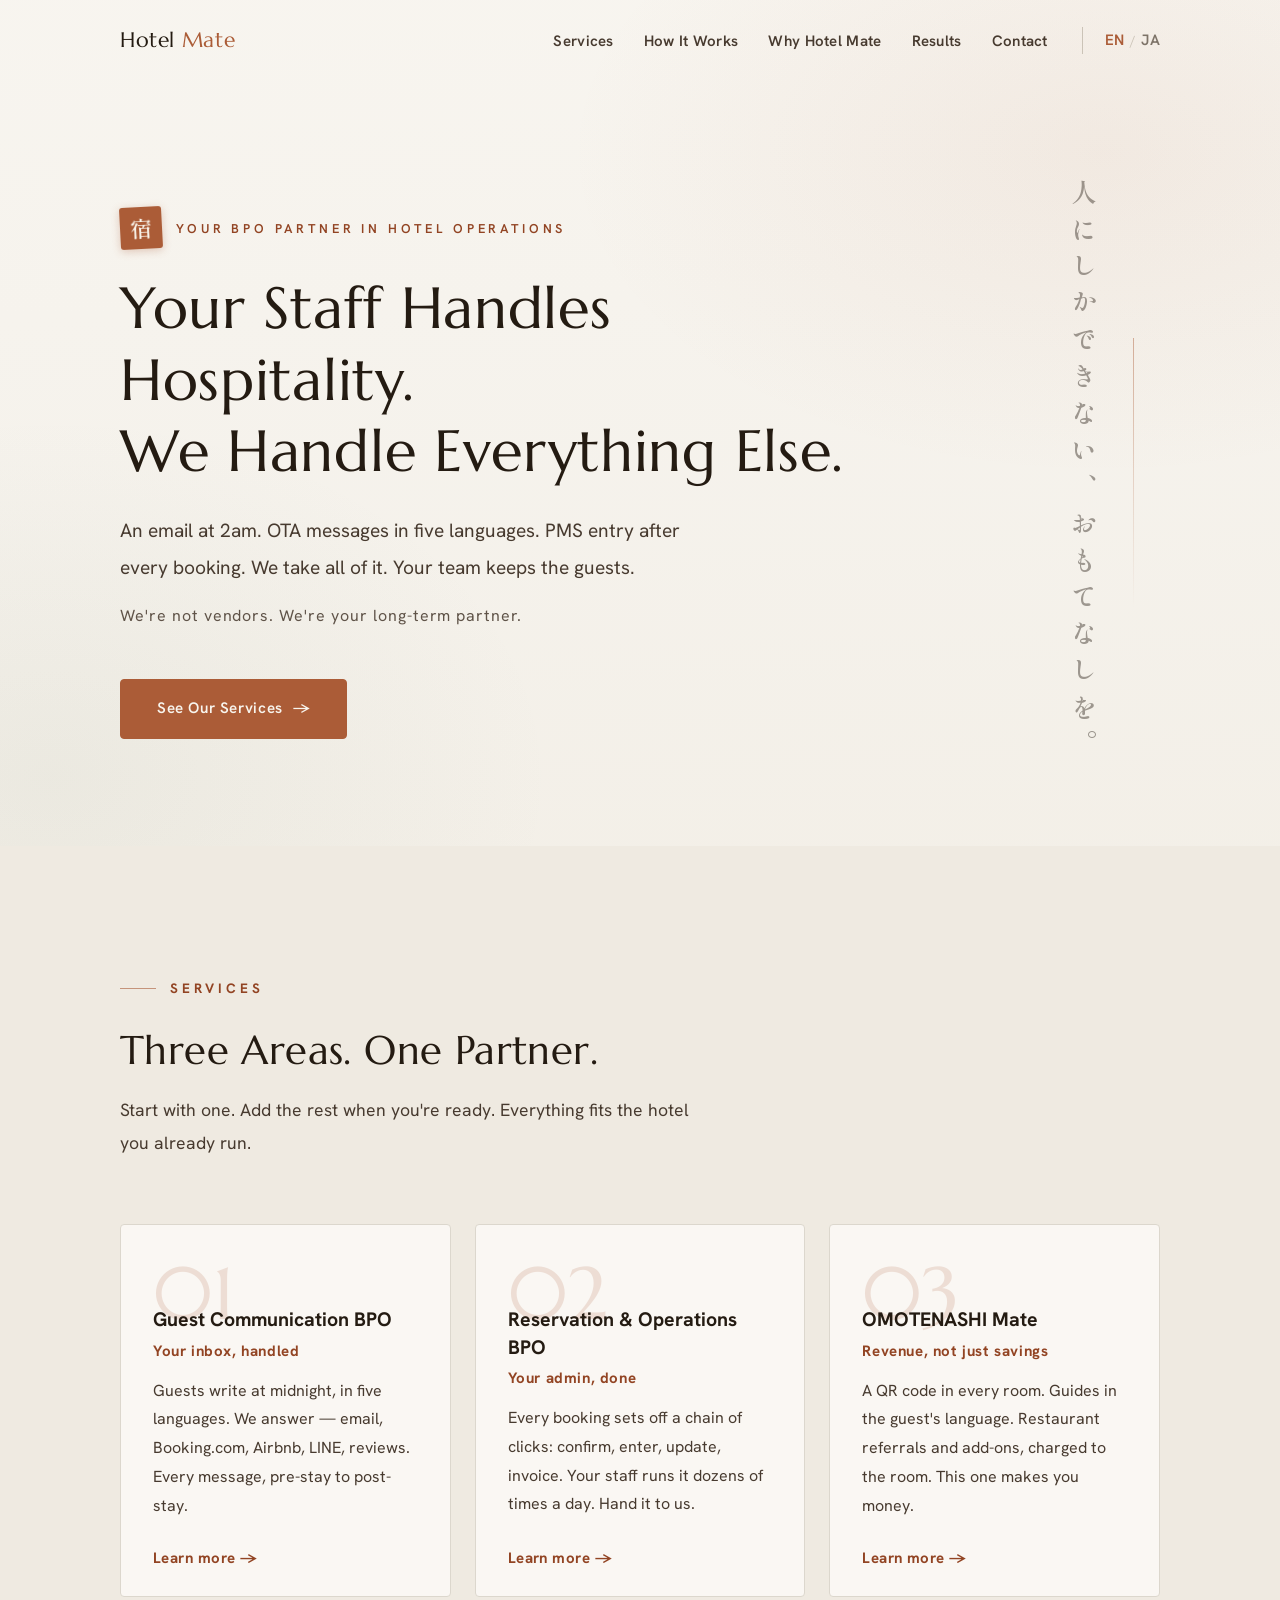
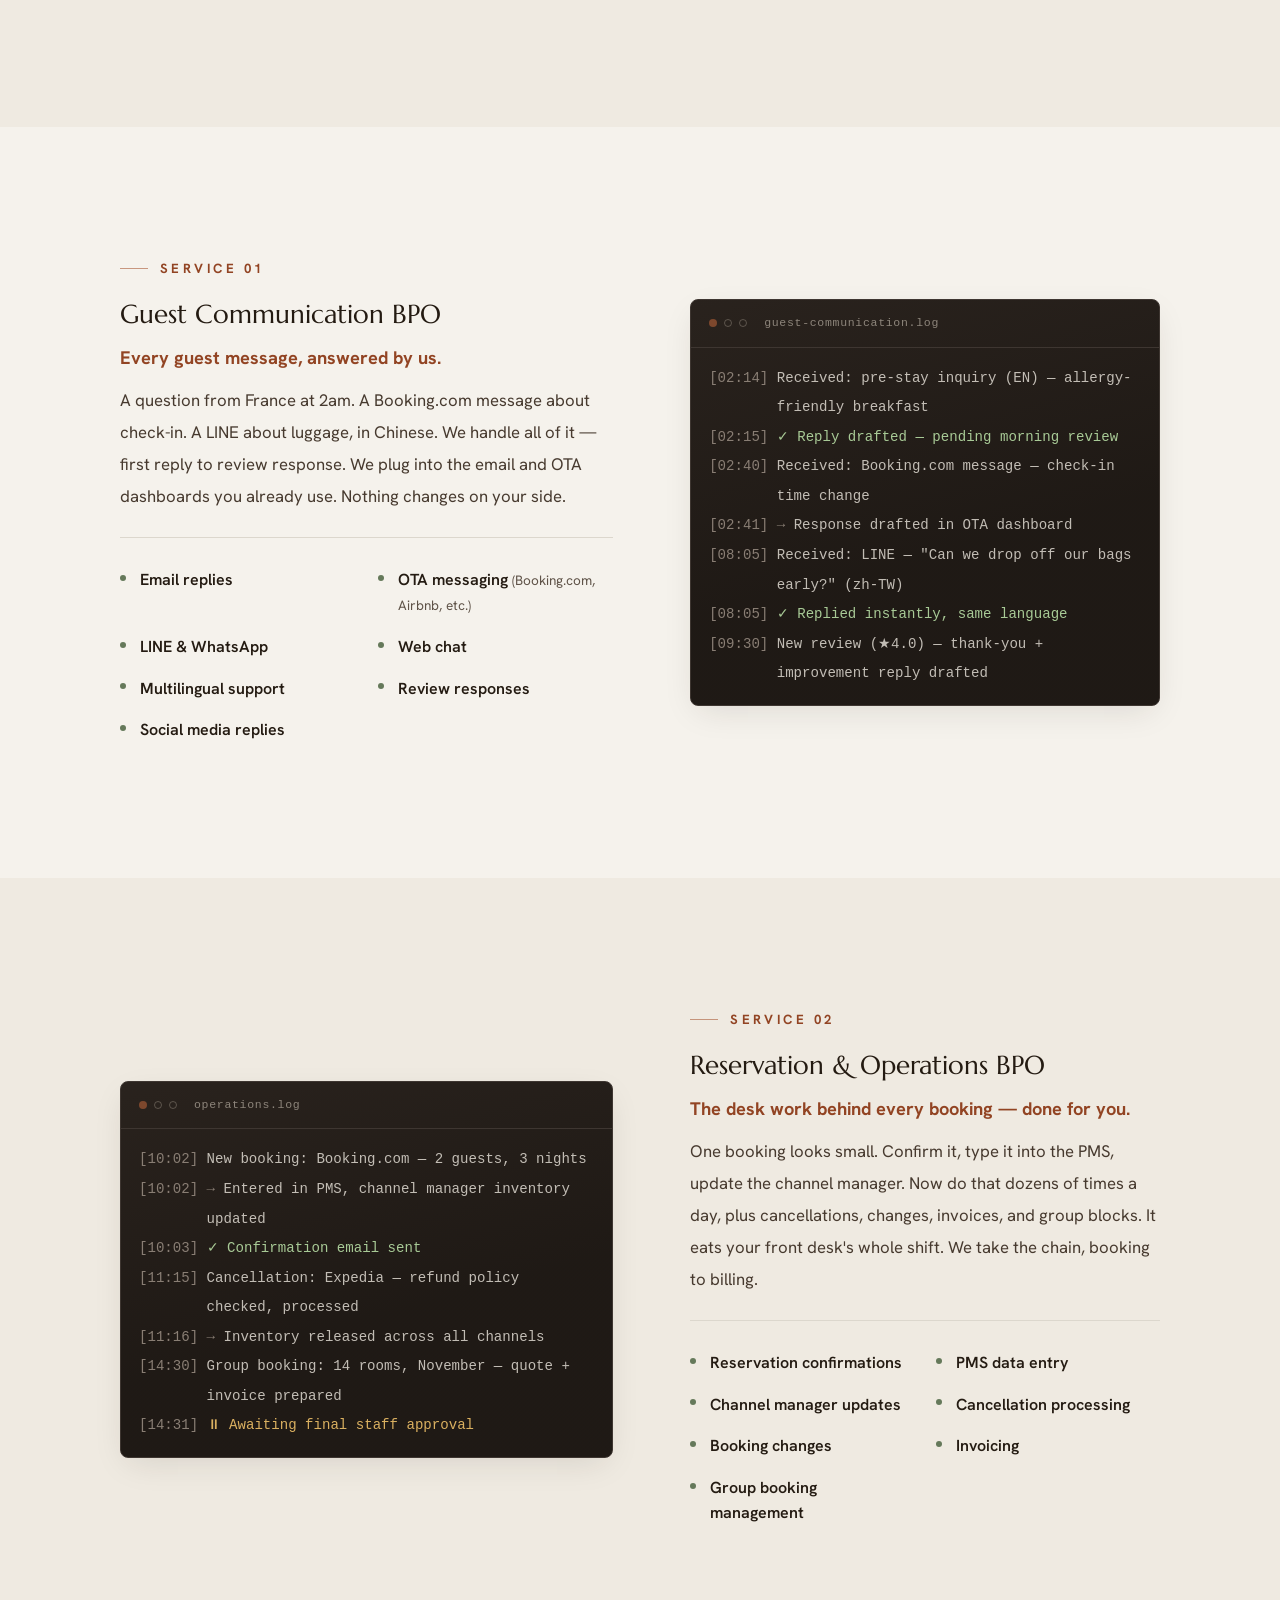
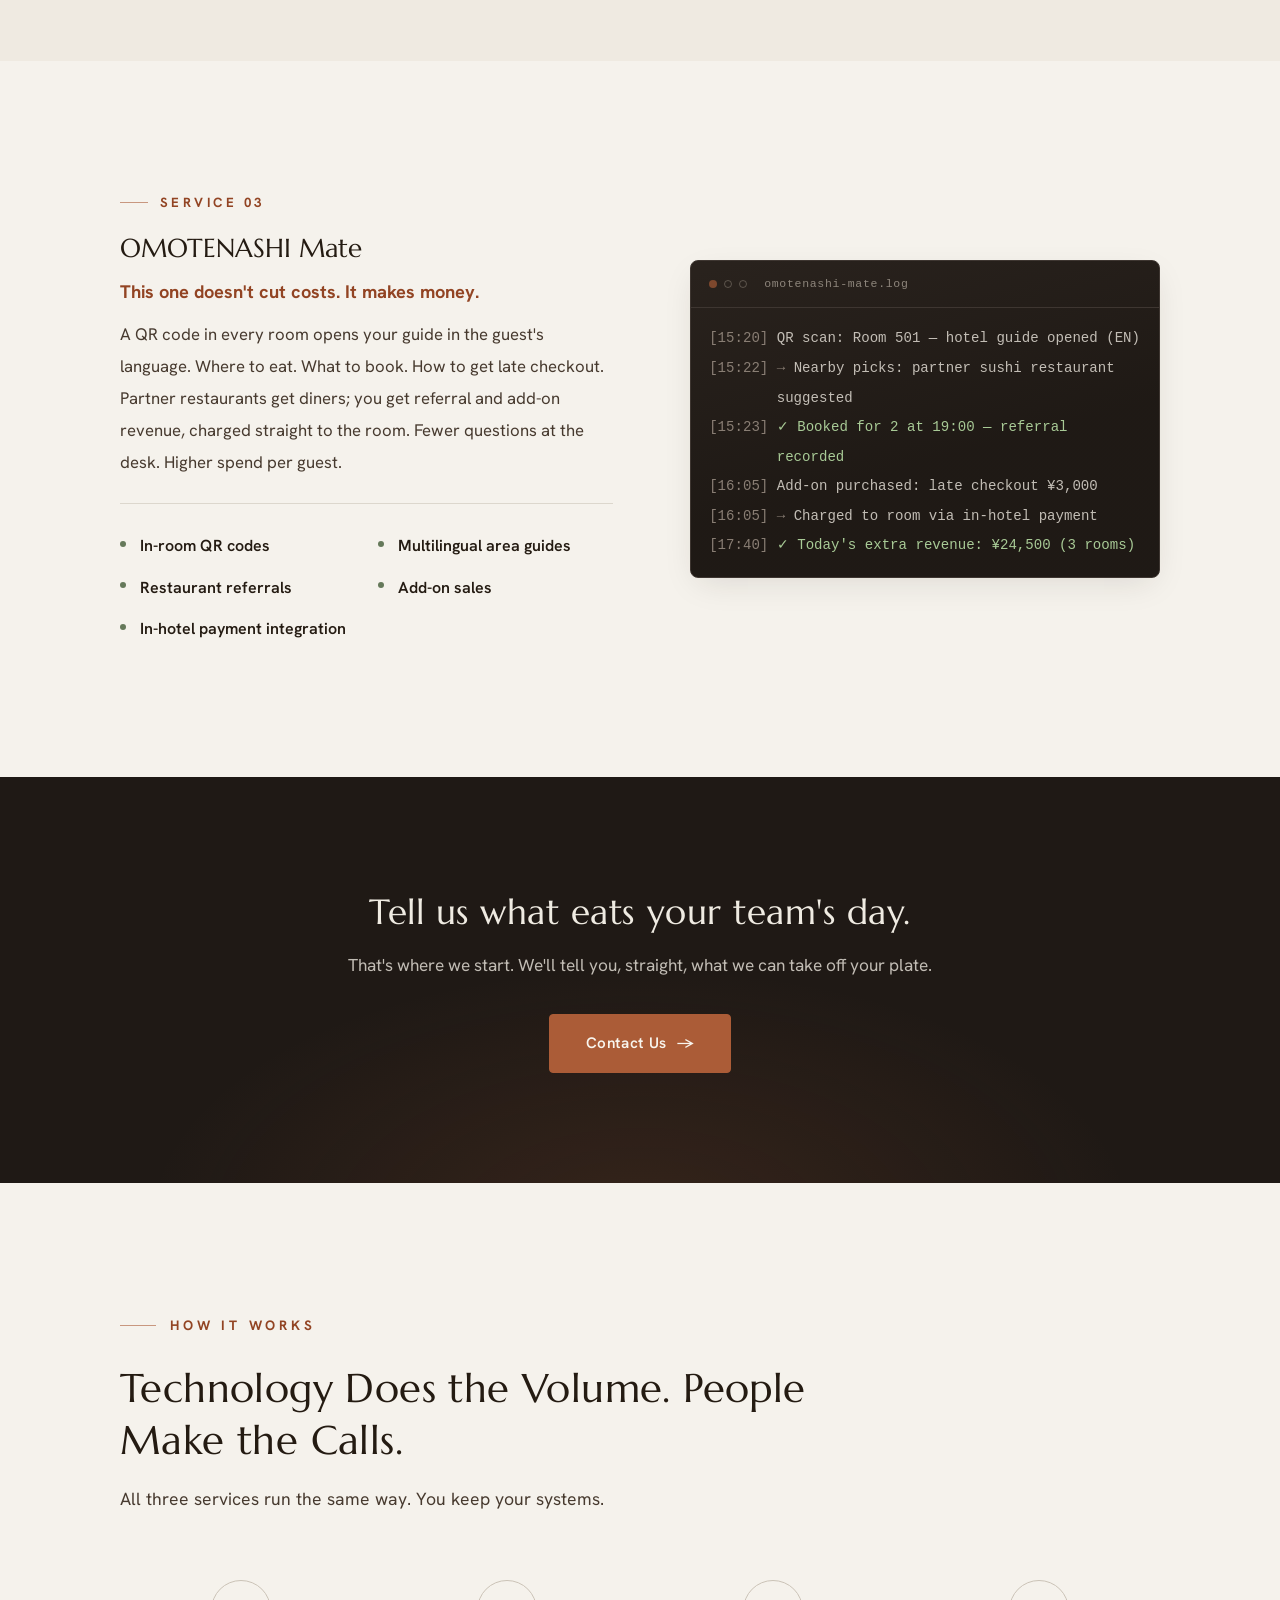
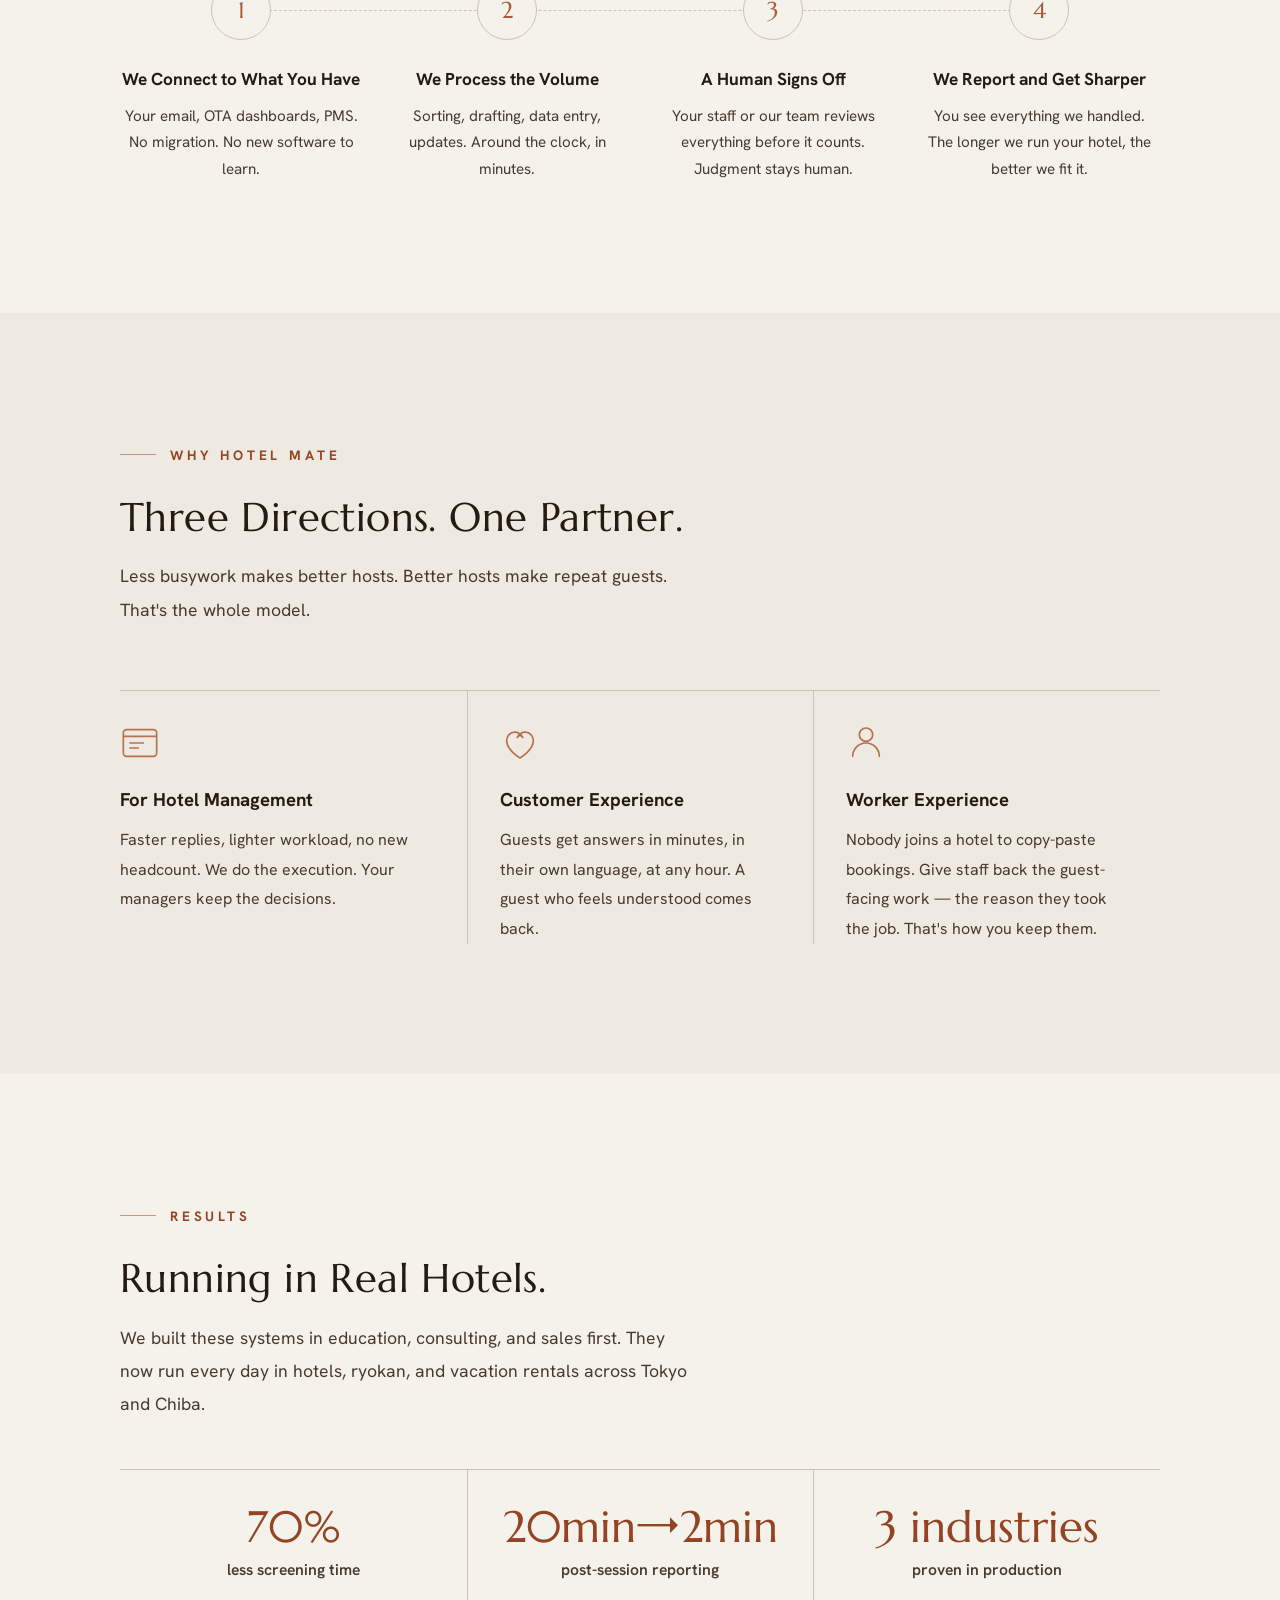
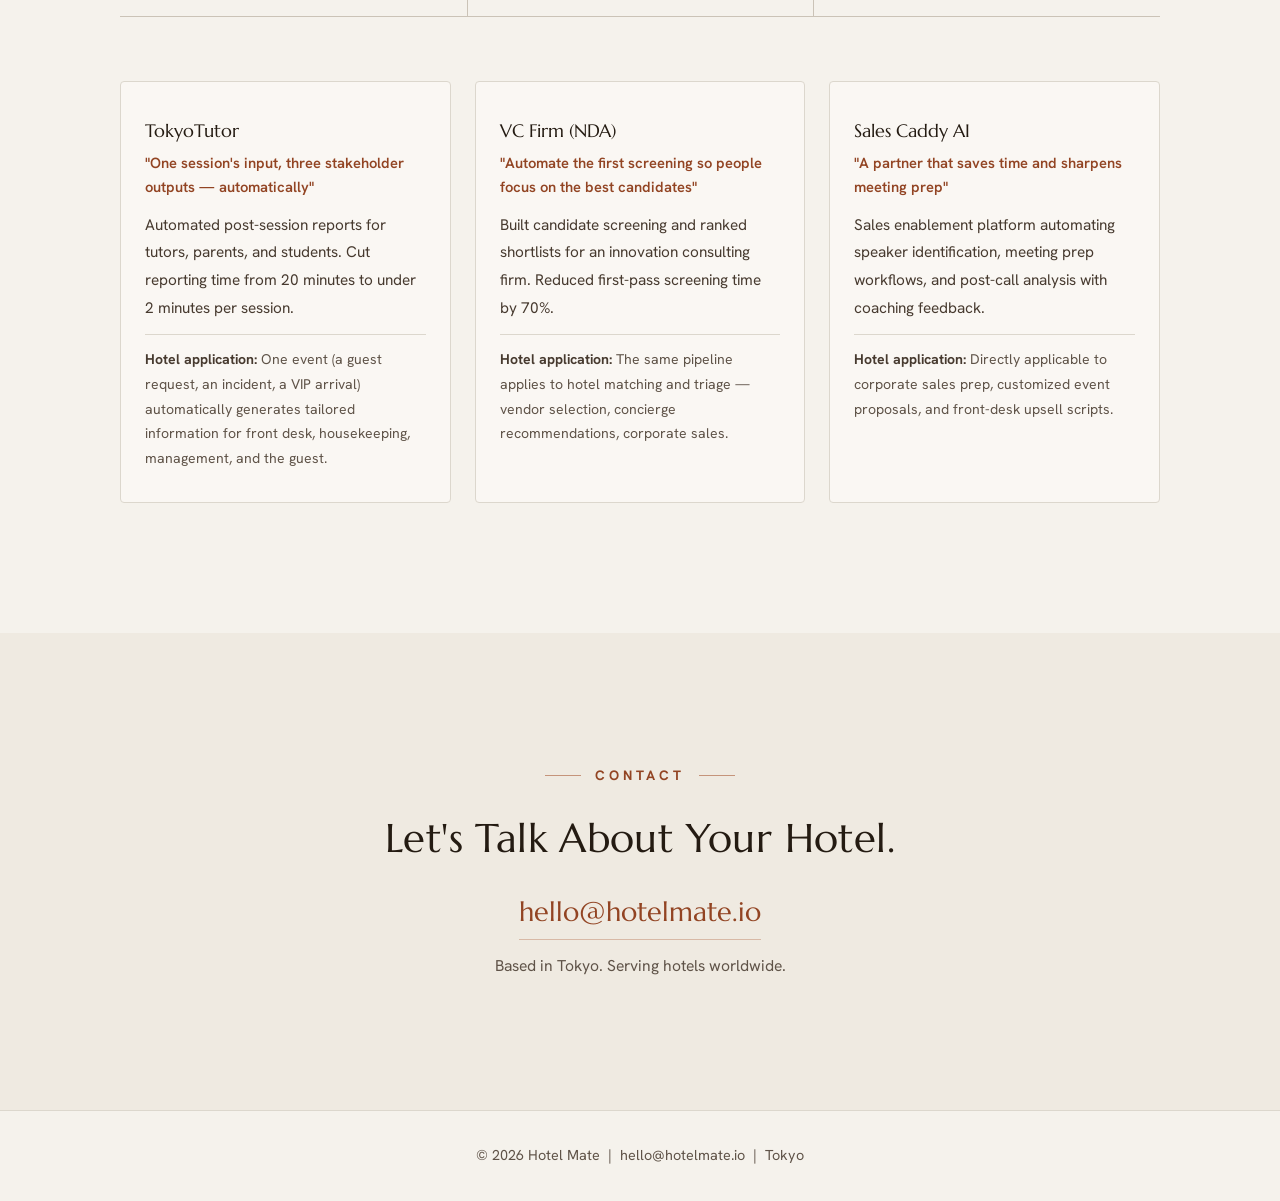
==== commit a34eb201: "Rework site around 3 BPO service lines with Warm Minimalism redesign - Restructure to Guest Communic" ====
--- a/en/index.html
+++ b/en/index.html
@@ -3,23 +3,24 @@
 <head>
   <meta charset="UTF-8">
   <meta name="viewport" content="width=device-width, initial-scale=1.0">
-  <title>Hotel Mate — We Take Care of Your Hotel Operations</title>
-  <meta name="description" content="Hotel Mate transforms hotel operations, customer experience, and worker experience. Mail Mate for email, Reserve Mate for reservations, Omotenashi Mate for guest personalization — so your team can focus on hospitality.">
+  <title>Hotel Mate — Your BPO Partner in Hotel Operations</title>
+  <meta name="description" content="Hotel Mate takes over your hotel's back-office work with three services — Guest Communication BPO, Reservation &amp; Operations BPO, and OMOTENASHI Mate for revenue growth — so your staff can focus on hospitality.">
 
   <!-- Open Graph -->
-  <meta property="og:title" content="Hotel Mate — We Take Care of Your Hotel Operations">
-  <meta property="og:description" content="Mail Mate, Reserve Mate, Omotenashi Mate — three products that handle email, reservations, and guest personalization so your team focuses on hospitality.">
+  <meta property="og:title" content="Hotel Mate — Your BPO Partner in Hotel Operations">
+  <meta property="og:description" content="Guest Communication BPO, Reservation &amp; Operations BPO, and OMOTENASHI Mate — three services that take over hotel busywork and build revenue.">
   <meta property="og:type" content="website">
-  <meta property="og:url" content="https://hotelmate.io">
+  <meta property="og:url" content="https://hotelmate.io/en/">
+  <meta property="og:locale" content="en_US">
 
   <!-- Alternate language -->
+  <link rel="alternate" hreflang="en" href="https://hotelmate.io/en/">
   <link rel="alternate" hreflang="ja" href="https://hotelmate.io/ja/">
-  <link rel="alternate" hreflang="en" href="https://hotelmate.io/">
 
   <!-- Fonts -->
   <link rel="preconnect" href="https://fonts.googleapis.com">
   <link rel="preconnect" href="https://fonts.gstatic.com" crossorigin>
-  <link href="https://fonts.googleapis.com/css2?family=Inter:wght@400;600;700;800&family=Noto+Sans+JP:wght@400;700&display=swap" rel="stylesheet">
+  <link href="https://fonts.googleapis.com/css2?family=Marcellus&family=Shippori+Mincho:wght@500;600&family=Hanken+Grotesk:wght@400;500;600;700&family=Zen+Kaku+Gothic+New:wght@400;500;700&display=swap" rel="stylesheet">
 
   <link rel="stylesheet" href="../css/styles.css">
 </head>
@@ -30,12 +31,12 @@
     <div class="container">
       <a href="#" class="nav-logo">Hotel <span>Mate</span></a>
       <ul class="nav-links">
+        <li><a href="#services">Services</a></li>
+        <li><a href="#how-it-works">How It Works</a></li>
         <li><a href="#why-hotel-mate">Why Hotel Mate</a></li>
-        <li><a href="#how-it-works">How It Works</a></li>
-        <li><a href="#products">Products</a></li>
         <li><a href="#results">Results</a></li>
         <li><a href="#contact">Contact</a></li>
-        <li class="lang-switch"><a href="index.html" class="active">EN</a><span class="sep">/</span><a href="../index.html">JA</a></li>
+        <li class="lang-switch"><a href="index.html" class="active">EN</a><span class="sep">/</span><a href="../ja/index.html">JA</a></li>
       </ul>
       <button class="nav-hamburger" aria-label="Toggle menu">
         <span></span>
@@ -49,11 +50,213 @@
   <section class="hero" id="hero">
     <div class="container">
       <div class="hero-content">
-        <p class="hero-tagline">Your Partner in Hotel Operations</p>
+        <p class="hero-tagline"><span class="hero-seal">宿</span>Your BPO Partner in Hotel Operations</p>
         <h1 class="hero-headline">Your Staff Handles Hospitality.<br>We Handle Everything Else.</h1>
-        <p class="hero-sub">Hotel Mate handles the operational burden — email, reservations, guest personalization — so your team can focus on what only humans can do: genuine hospitality.</p>
-        <p class="hero-sub" style="font-size: 0.95rem; color: var(--text-dim); margin-bottom: 40px;">We're not vendors. We're your long-term partner.</p>
-        <a href="#products" class="btn">See Our Products</a>
+        <p class="hero-sub">An email at 2am. OTA messages in five languages. PMS entry after every booking. We take all of it. Your team keeps the guests.</p>
+        <p class="hero-jp">We're not vendors. We're your long-term partner.</p>
+        <a href="#services" class="btn">See Our Services</a>
+      </div>
+      <div class="hero-side" aria-hidden="true">
+        <span class="hero-vertical">人にしかできない、おもてなしを。</span>
+      </div>
+    </div>
+  </section>
+
+  <!-- ========== SERVICE LINEUP ========== -->
+  <section class="section section-alt" id="services">
+    <div class="container">
+      <p class="section-label">Services</p>
+      <h2 class="section-heading">Three Areas. One Partner.</h2>
+      <p class="section-sub">Start with one. Add the rest when you're ready. Everything fits the hotel you already run.</p>
+
+      <div class="service-cards">
+        <a href="#guest-communication" class="service-card">
+          <div class="service-card-number">01</div>
+          <h3 class="service-card-title">Guest Communication BPO</h3>
+          <p class="service-card-tagline">Your inbox, handled</p>
+          <p class="service-card-text">Guests write at midnight, in five languages. We answer — email, Booking.com, Airbnb, LINE, reviews. Every message, pre-stay to post-stay.</p>
+          <span class="service-card-link">Learn more →</span>
+        </a>
+
+        <a href="#operations" class="service-card">
+          <div class="service-card-number">02</div>
+          <h3 class="service-card-title">Reservation &amp; Operations BPO</h3>
+          <p class="service-card-tagline">Your admin, done</p>
+          <p class="service-card-text">Every booking sets off a chain of clicks: confirm, enter, update, invoice. Your staff runs it dozens of times a day. Hand it to us.</p>
+          <span class="service-card-link">Learn more →</span>
+        </a>
+
+        <a href="#omotenashi" class="service-card">
+          <div class="service-card-number">03</div>
+          <h3 class="service-card-title">OMOTENASHI Mate</h3>
+          <p class="service-card-tagline">Revenue, not just savings</p>
+          <p class="service-card-text">A QR code in every room. Guides in the guest's language. Restaurant referrals and add-ons, charged to the room. This one makes you money.</p>
+          <span class="service-card-link">Learn more →</span>
+        </a>
+      </div>
+    </div>
+  </section>
+
+  <!-- ========== SERVICE 01: GUEST COMMUNICATION BPO ========== -->
+  <section class="section" id="guest-communication">
+    <div class="container">
+      <div class="product">
+        <div class="product-info">
+          <p class="product-label">Service 01</p>
+          <h3 class="product-title">Guest Communication BPO</h3>
+          <p class="product-lead">Every guest message, answered by us.</p>
+          <p class="product-text">A question from France at 2am. A Booking.com message about check-in. A LINE about luggage, in Chinese. We handle all of it — first reply to review response. We plug into the email and OTA dashboards you already use. Nothing changes on your side.</p>
+          <div class="features-list">
+            <div class="feature-item">Email replies</div>
+            <div class="feature-item">OTA messaging <small>(Booking.com, Airbnb, etc.)</small></div>
+            <div class="feature-item">LINE &amp; WhatsApp</div>
+            <div class="feature-item">Web chat</div>
+            <div class="feature-item">Multilingual support</div>
+            <div class="feature-item">Review responses</div>
+            <div class="feature-item">Social media replies</div>
+          </div>
+        </div>
+        <div class="product-terminal">
+          <div class="terminal">
+            <div class="terminal-header">
+              <div class="terminal-dot"></div>
+              <div class="terminal-dot"></div>
+              <div class="terminal-dot"></div>
+              <span class="terminal-title">guest-communication.log</span>
+            </div>
+            <div class="terminal-body">
+              <div><span class="t-time">[02:14]</span> <span class="t-action">Received: pre-stay inquiry (EN) — allergy-friendly breakfast</span></div>
+              <div><span class="t-time">[02:15]</span> <span class="t-success">✓ Reply drafted — pending morning review</span></div>
+              <div><span class="t-time">[02:40]</span> <span class="t-action">Received: Booking.com message — check-in time change</span></div>
+              <div><span class="t-time">[02:41]</span> <span class="t-arrow">→</span> <span class="t-action">Response drafted in OTA dashboard</span></div>
+              <div><span class="t-time">[08:05]</span> <span class="t-action">Received: LINE — "Can we drop off our bags early?" (zh-TW)</span></div>
+              <div><span class="t-time">[08:05]</span> <span class="t-success">✓ Replied instantly, same language</span></div>
+              <div><span class="t-time">[09:30]</span> <span class="t-action">New review (★4.0) — thank-you + improvement reply drafted</span></div>
+            </div>
+          </div>
+        </div>
+      </div>
+    </div>
+  </section>
+
+  <!-- ========== SERVICE 02: RESERVATION & OPERATIONS BPO ========== -->
+  <section class="section section-alt" id="operations">
+    <div class="container">
+      <div class="product reverse">
+        <div class="product-info">
+          <p class="product-label">Service 02</p>
+          <h3 class="product-title">Reservation &amp; Operations BPO</h3>
+          <p class="product-lead">The desk work behind every booking — done for you.</p>
+          <p class="product-text">One booking looks small. Confirm it, type it into the PMS, update the channel manager. Now do that dozens of times a day, plus cancellations, changes, invoices, and group blocks. It eats your front desk's whole shift. We take the chain, booking to billing.</p>
+          <div class="features-list">
+            <div class="feature-item">Reservation confirmations</div>
+            <div class="feature-item">PMS data entry</div>
+            <div class="feature-item">Channel manager updates</div>
+            <div class="feature-item">Cancellation processing</div>
+            <div class="feature-item">Booking changes</div>
+            <div class="feature-item">Invoicing</div>
+            <div class="feature-item">Group booking management</div>
+          </div>
+        </div>
+        <div class="product-terminal">
+          <div class="terminal">
+            <div class="terminal-header">
+              <div class="terminal-dot"></div>
+              <div class="terminal-dot"></div>
+              <div class="terminal-dot"></div>
+              <span class="terminal-title">operations.log</span>
+            </div>
+            <div class="terminal-body">
+              <div><span class="t-time">[10:02]</span> <span class="t-action">New booking: Booking.com — 2 guests, 3 nights</span></div>
+              <div><span class="t-time">[10:02]</span> <span class="t-arrow">→</span> <span class="t-action">Entered in PMS, channel manager inventory updated</span></div>
+              <div><span class="t-time">[10:03]</span> <span class="t-success">✓ Confirmation email sent</span></div>
+              <div><span class="t-time">[11:15]</span> <span class="t-action">Cancellation: Expedia — refund policy checked, processed</span></div>
+              <div><span class="t-time">[11:16]</span> <span class="t-arrow">→</span> <span class="t-action">Inventory released across all channels</span></div>
+              <div><span class="t-time">[14:30]</span> <span class="t-action">Group booking: 14 rooms, November — quote + invoice prepared</span></div>
+              <div><span class="t-time">[14:31]</span> <span class="t-warn">⏸ Awaiting final staff approval</span></div>
+            </div>
+          </div>
+        </div>
+      </div>
+    </div>
+  </section>
+
+  <!-- ========== SERVICE 03: OMOTENASHI MATE ========== -->
+  <section class="section" id="omotenashi">
+    <div class="container">
+      <div class="product">
+        <div class="product-info">
+          <p class="product-label">Service 03</p>
+          <h3 class="product-title">OMOTENASHI Mate</h3>
+          <p class="product-lead">This one doesn't cut costs. It makes money.</p>
+          <p class="product-text">A QR code in every room opens your guide in the guest's language. Where to eat. What to book. How to get late checkout. Partner restaurants get diners; you get referral and add-on revenue, charged straight to the room. Fewer questions at the desk. Higher spend per guest.</p>
+          <div class="features-list">
+            <div class="feature-item">In-room QR codes</div>
+            <div class="feature-item">Multilingual area guides</div>
+            <div class="feature-item">Restaurant referrals</div>
+            <div class="feature-item">Add-on sales</div>
+            <div class="feature-item">In-hotel payment integration</div>
+          </div>
+        </div>
+        <div class="product-terminal">
+          <div class="terminal">
+            <div class="terminal-header">
+              <div class="terminal-dot"></div>
+              <div class="terminal-dot"></div>
+              <div class="terminal-dot"></div>
+              <span class="terminal-title">omotenashi-mate.log</span>
+            </div>
+            <div class="terminal-body">
+              <div><span class="t-time">[15:20]</span> <span class="t-action">QR scan: Room 501 — hotel guide opened (EN)</span></div>
+              <div><span class="t-time">[15:22]</span> <span class="t-arrow">→</span> <span class="t-action">Nearby picks: partner sushi restaurant suggested</span></div>
+              <div><span class="t-time">[15:23]</span> <span class="t-success">✓ Booked for 2 at 19:00 — referral recorded</span></div>
+              <div><span class="t-time">[16:05]</span> <span class="t-action">Add-on purchased: late checkout ¥3,000</span></div>
+              <div><span class="t-time">[16:05]</span> <span class="t-arrow">→</span> <span class="t-action">Charged to room via in-hotel payment</span></div>
+              <div><span class="t-time">[17:40]</span> <span class="t-success">✓ Today's extra revenue: ¥24,500 (3 rooms)</span></div>
+            </div>
+          </div>
+        </div>
+      </div>
+    </div>
+  </section>
+
+  <!-- ========== CTA BANNER ========== -->
+  <section class="cta-banner">
+    <div class="container">
+      <h2 class="cta-banner-heading">Tell us what eats your team's day.</h2>
+      <p class="cta-banner-sub">That's where we start. We'll tell you, straight, what we can take off your plate.</p>
+      <a href="#contact" class="btn">Contact Us</a>
+    </div>
+  </section>
+
+  <!-- ========== HOW IT WORKS ========== -->
+  <section class="section" id="how-it-works">
+    <div class="container">
+      <p class="section-label">How It Works</p>
+      <h2 class="section-heading">Technology Does the Volume. People Make the Calls.</h2>
+      <p class="section-sub">All three services run the same way. You keep your systems.</p>
+
+      <div class="steps">
+        <div class="step">
+          <div class="step-number">1</div>
+          <h3 class="step-title">We Connect to What You Have</h3>
+          <p class="step-text">Your email, OTA dashboards, PMS. No migration. No new software to learn.</p>
+        </div>
+        <div class="step">
+          <div class="step-number">2</div>
+          <h3 class="step-title">We Process the Volume</h3>
+          <p class="step-text">Sorting, drafting, data entry, updates. Around the clock, in minutes.</p>
+        </div>
+        <div class="step">
+          <div class="step-number">3</div>
+          <h3 class="step-title">A Human Signs Off</h3>
+          <p class="step-text">Your staff or our team reviews everything before it counts. Judgment stays human.</p>
+        </div>
+        <div class="step">
+          <div class="step-number">4</div>
+          <h3 class="step-title">We Report and Get Sharper</h3>
+          <p class="step-text">You see everything we handled. The longer we run your hotel, the better we fit it.</p>
+        </div>
       </div>
     </div>
   </section>
@@ -62,8 +265,8 @@
   <section class="section section-alt" id="why-hotel-mate">
     <div class="container">
       <p class="section-label">Why Hotel Mate</p>
-      <h2 class="section-heading">Three directions. One partner.</h2>
-      <p class="section-sub">Hotel Mate doesn't just optimize operations — it transforms both the Customer Experience (CX) and the Worker Experience (WX). Better tools for staff mean better experiences for guests, and that loop drives loyalty, retention, and revenue.</p>
+      <h2 class="section-heading">Three Directions. One Partner.</h2>
+      <p class="section-sub">Less busywork makes better hosts. Better hosts make repeat guests. That's the whole model.</p>
 
       <div class="cards-grid">
         <!-- Card 1: Business -->
@@ -74,8 +277,8 @@
             <path d="M12 24h16" stroke="currentColor" stroke-width="2" stroke-linecap="round"/>
             <path d="M12 30h10" stroke="currentColor" stroke-width="2" stroke-linecap="round"/>
           </svg>
-          <h3 class="card-title">For the Business</h3>
-          <p class="card-text">Solve operational efficiency — reduce manual work, speed up response times, handle more with fewer staff. AI processes the volume so your team can focus on decisions.</p>
+          <h3 class="card-title">For Hotel Management</h3>
+          <p class="card-text">Faster replies, lighter workload, no new headcount. We do the execution. Your managers keep the decisions.</p>
         </div>
 
         <!-- Card 2: CX -->
@@ -84,7 +287,7 @@
             <path d="M24 42s-16-9.2-16-21a10 10 0 0119.3-3.7L24 14l-3.3 3.3A10 10 0 0140 21c0 11.8-16 21-16 21z" stroke="currentColor" stroke-width="2" stroke-linejoin="round"/>
           </svg>
           <h3 class="card-title">Customer Experience</h3>
-          <p class="card-text">Deliver personalized experiences — omotenashi — that elevate the stay and drive loyalty. Guests feel known, welcomed, and cared for from the moment they arrive.</p>
+          <p class="card-text">Guests get answers in minutes, in their own language, at any hour. A guest who feels understood comes back.</p>
         </div>
 
         <!-- Card 3: WX -->
@@ -94,135 +297,9 @@
             <path d="M8 40c0-8.8 7.2-16 16-16s16 7.2 16 16" stroke="currentColor" stroke-width="2" stroke-linecap="round"/>
           </svg>
           <h3 class="card-title">Worker Experience</h3>
-          <p class="card-text">Free staff from repetitive tasks so they can focus on meaningful guest interaction — creating ikigai. When staff find purpose, guests feel the difference.</p>
-        </div>
-      </div>
-    </div>
-  </section>
-
-  <!-- ========== HOW IT WORKS ========== -->
-  <section class="section" id="how-it-works">
-    <div class="container">
-      <p class="section-label">How It Works</p>
-      <h2 class="section-heading">One pattern. Every workflow.</h2>
-      <p class="section-sub">Across Mail Mate, Reserve Mate, and Omotenashi Mate — every workflow follows the same proven pipeline.</p>
-
-      <div class="steps">
-        <div class="step">
-          <div class="step-number">1</div>
-          <h3 class="step-title">Messy Input</h3>
-          <p class="step-text">Emails, OTA messages, guest requests arrive in multiple formats and languages.</p>
-        </div>
-        <div class="step">
-          <div class="step-number">2</div>
-          <h3 class="step-title">Structured Extraction</h3>
-          <p class="step-text">AI classifies, extracts key data, and routes each item to the right workflow.</p>
-        </div>
-        <div class="step">
-          <div class="step-number">3</div>
-          <h3 class="step-title">Targeted Outputs</h3>
-          <p class="step-text">Draft responses, reservation forms, guest profiles — ready for your team.</p>
-        </div>
-        <div class="step">
-          <div class="step-number">4</div>
-          <h3 class="step-title">Human Review</h3>
-          <p class="step-text">Staff approve, edit, or escalate. AI handles volume; people keep control.</p>
-        </div>
-      </div>
-    </div>
-  </section>
-
-  <!-- ========== PRODUCTS ========== -->
-  <section class="section section-alt" id="products">
-    <div class="container">
-      <p class="section-label">Products</p>
-      <h2 class="section-heading">Mail Mate. Reserve Mate. Omotenashi Mate.</h2>
-      <p class="section-sub" style="margin-bottom: 64px;">Each product targets a different hotel department. Deploy them independently or combine all three for the full Hotel Mate package.</p>
-
-      <!-- Product 1: Mail Mate -->
-      <div class="product">
-        <div class="product-info">
-          <p class="product-label">Product 1</p>
-          <h3 class="product-title">Mail Mate</h3>
-          <p class="product-text">Hotels receive 100–200 emails a day — the #1 pain point we hear. Mail Mate runs overnight, checks all unopened emails, catches spam and phishing (90%+ probability), and generates draft replies using your hotel's own past response patterns and guest data. No copy-paste, no data leaking to public tools. Staff review and send in the morning. Plugs into Gmail or Outlook — no workflow changes required.</p>
-        </div>
-        <div class="product-terminal">
-          <div class="terminal">
-            <div class="terminal-header">
-              <div class="terminal-dot"></div>
-              <div class="terminal-dot"></div>
-              <div class="terminal-dot"></div>
-              <span class="terminal-title">mail-mate.log</span>
-            </div>
-            <div class="terminal-body">
-              <div><span class="t-time">[02:14]</span> <span class="t-action">Incoming: PR/Influencer request — @travel_adventures (42K followers)</span></div>
-              <div><span class="t-time">[02:14]</span> <span class="t-arrow">→</span> <span class="t-action">Matched: 10K-50K tier — 1 night complimentary</span></div>
-              <div><span class="t-time">[02:15]</span> <span class="t-success">✓ Draft created — awaiting morning review</span></div>
-              <div><span class="t-time">[02:31]</span> <span class="t-action">Incoming: Group booking inquiry — 14 rooms, Nov 2026</span></div>
-              <div><span class="t-time">[02:31]</span> <span class="t-arrow">→</span> <span class="t-action">Classified: Revenue opportunity — flagged priority</span></div>
-              <div><span class="t-time">[02:32]</span> <span class="t-success">✓ Draft created + calendar hold suggested</span></div>
-              <div><span class="t-time">[03:07]</span> <span class="t-action">Incoming: "Booking.com — Verify your account"</span></div>
-              <div><span class="t-time">[03:07]</span> <span class="t-arrow">→</span> <span class="t-error">⚠ Spoofed domain — phishing blocked, quarantined</span></div>
-            </div>
-          </div>
-        </div>
-      </div>
-
-      <!-- Product 2: Reserve Mate -->
-      <div class="product reverse">
-        <div class="product-info">
-          <p class="product-label">Product 2</p>
-          <h3 class="product-title">Reserve Mate</h3>
-          <p class="product-text">Guests send reservation requests by email — Reserve Mate extracts the details (name, date, party size, preferences), auto-fills the booking form, and queues it for staff approval. For Japanese restaurants and venues that only accept phone reservations, the system places an automated call on the hotel's behalf. Removes the language barrier for international guests. Implementation takes about 2 weeks on top of existing systems.</p>
-        </div>
-        <div class="product-terminal">
-          <div class="terminal">
-            <div class="terminal-header">
-              <div class="terminal-dot"></div>
-              <div class="terminal-dot"></div>
-              <div class="terminal-dot"></div>
-              <span class="terminal-title">reserve-mate.log</span>
-            </div>
-            <div class="terminal-body">
-              <div><span class="t-time">[08:12]</span> <span class="t-action">Request: "Sushi restaurant for 4, tonight, near hotel"</span></div>
-              <div><span class="t-time">[08:12]</span> <span class="t-arrow">→</span> <span class="t-action">Extracted: 4 guests, dinner, walking distance, no shellfish</span></div>
-              <div><span class="t-time">[08:13]</span> <span class="t-arrow">→</span> <span class="t-action">Top pick: Sushi Yamato — 4 seats available at 19:00</span></div>
-              <div><span class="t-time">[08:13]</span> <span class="t-arrow">→</span> <span class="t-action">Phone-only venue — auto-call queued</span></div>
-              <div><span class="t-time">[08:13]</span> <span class="t-warn">⏸ Awaiting staff confirmation to place call</span></div>
-              <div><span class="t-time">[08:20]</span> <span class="t-success">✓ Confirmed by Tanaka-san — call placed, reservation confirmed</span></div>
-            </div>
-          </div>
-        </div>
-      </div>
-
-      <!-- Product 3: Omotenashi Mate -->
-      <div class="product">
-        <div class="product-info">
-          <p class="product-label">Product 3</p>
-          <h3 class="product-title">Omotenashi Mate</h3>
-          <p class="product-text">Two functions in one. <strong>Omotenashi:</strong> When a guest checks in, staff receive an automatic briefing — name, nationality, language, preferences. Predictive profiling matches booking data against historical patterns to suggest what this guest will love, before they ask. <strong>Upselling:</strong> Turn guest data into revenue — original hotel tours, stay extensions, seasonal packages, and local partner experiences. Includes a consulting layer to help hotels build their own experience offerings. Data compounds over time — the more guests served, the better it gets.</p>
-        </div>
-        <div class="product-terminal">
-          <div class="terminal">
-            <div class="terminal-header">
-              <div class="terminal-dot"></div>
-              <div class="terminal-dot"></div>
-              <div class="terminal-dot"></div>
-              <span class="terminal-title">omotenashi-mate.log</span>
-            </div>
-            <div class="terminal-body">
-              <div><span class="t-time">[14:02]</span> <span class="t-action">Check-in: Dubois, Marie &amp; Laurent — France, couple, 20s</span></div>
-              <div><span class="t-time">[14:02]</span> <span class="t-arrow">→</span> <span class="t-action">Profile match: similar guests prefer Shimokitazawa, natural wine bars</span></div>
-              <div><span class="t-time">[14:02]</span> <span class="t-success">✓ Staff briefing sent — greeting prepared in French</span></div>
-              <div><span class="t-time">[14:15]</span> <span class="t-action">Check-in: Johnson family — USA, 4 guests, April stay</span></div>
-              <div><span class="t-time">[14:15]</span> <span class="t-arrow">→</span> <span class="t-action">Season: Cherry blossom — crowds expected at popular spots</span></div>
-              <div><span class="t-time">[14:15]</span> <span class="t-arrow">→</span> <span class="t-warn">⟡ Upsell opportunity: Off-the-beaten-path walking tour (¥8,000/person)</span></div>
-              <div><span class="t-time">[14:16]</span> <span class="t-success">✓ Recommendation card prepared for concierge handoff</span></div>
-            </div>
-          </div>
-        </div>
-      </div>
-
+          <p class="card-text">Nobody joins a hotel to copy-paste bookings. Give staff back the guest-facing work — the reason they took the job. That's how you keep them.</p>
+        </div>
+      </div>
     </div>
   </section>
 
@@ -230,21 +307,21 @@
   <section class="section" id="results">
     <div class="container">
       <p class="section-label">Results</p>
-      <h2 class="section-heading">Proven across industries.</h2>
-      <p class="section-sub" style="margin-bottom: 48px;">The same automation pattern — adapted for education, consulting, and sales — now applied to hotel operations.</p>
+      <h2 class="section-heading">Running in Real Hotels.</h2>
+      <p class="section-sub" style="margin-bottom: 48px;">We built these systems in education, consulting, and sales first. They now run every day in hotels, ryokan, and vacation rentals across Tokyo and Chiba.</p>
 
       <div class="stats-bar">
         <div class="stat">
           <div class="stat-number">70%</div>
-          <div class="stat-desc">Screening time reduced</div>
+          <div class="stat-desc">less screening time</div>
         </div>
         <div class="stat">
-          <div class="stat-number">20→2 min</div>
-          <div class="stat-desc">Post-session reporting</div>
+          <div class="stat-number">20min→2min</div>
+          <div class="stat-desc">post-session reporting</div>
         </div>
         <div class="stat">
-          <div class="stat-number">3</div>
-          <div class="stat-desc">Industries proven</div>
+          <div class="stat-number">3 industries</div>
+          <div class="stat-desc">proven in production</div>
         </div>
       </div>
 
@@ -252,25 +329,25 @@
         <!-- TokyoTutor -->
         <div class="case-card">
           <h3 class="case-card-name">TokyoTutor</h3>
-          <p class="case-card-oneliner">"One session in, three stakeholder-ready outputs out."</p>
-          <p class="case-card-text">Automated post-session reports for tutors, parents, and students — reducing reporting from 20 minutes to under 2 per session.</p>
-          <p class="case-card-relevance"><strong>Hotel relevance:</strong> One event (guest request, incident, VIP arrival) triggers tailored communications to multiple teams — front desk, housekeeping, management, and the guest.</p>
+          <p class="case-card-oneliner">"One session's input, three stakeholder outputs — automatically"</p>
+          <p class="case-card-text">Automated post-session reports for tutors, parents, and students. Cut reporting time from 20 minutes to under 2 minutes per session.</p>
+          <p class="case-card-relevance"><strong>Hotel application:</strong> One event (a guest request, an incident, a VIP arrival) automatically generates tailored information for front desk, housekeeping, management, and the guest.</p>
         </div>
 
         <!-- VC Firm (NDA) -->
         <div class="case-card">
           <h3 class="case-card-name">VC Firm (NDA)</h3>
-          <p class="case-card-oneliner">"Automate first-pass research so humans only touch the best candidates."</p>
-          <p class="case-card-text">AI-powered candidate screening and ranked shortlists for an innovation consulting group — cutting first-pass screening time by 70%.</p>
-          <p class="case-card-relevance"><strong>Hotel relevance:</strong> Hotels do matching and triage daily — vendor sourcing, concierge recommendations, corporate prospecting. Same search → rank → draft pipeline.</p>
+          <p class="case-card-oneliner">"Automate the first screening so people focus on the best candidates"</p>
+          <p class="case-card-text">Built candidate screening and ranked shortlists for an innovation consulting firm. Reduced first-pass screening time by 70%.</p>
+          <p class="case-card-relevance"><strong>Hotel application:</strong> The same pipeline applies to hotel matching and triage — vendor selection, concierge recommendations, corporate sales.</p>
         </div>
 
         <!-- Sales Caddy AI -->
         <div class="case-card">
           <h3 class="case-card-name">Sales Caddy AI</h3>
-          <p class="case-card-oneliner">"A co-thinker that saves time and improves call readiness."</p>
-          <p class="case-card-text">Sales enablement platform with speaker diarization, call prep workflows, and automated post-call analysis with coaching feedback.</p>
-          <p class="case-card-relevance"><strong>Hotel relevance:</strong> Maps to corporate sales prep, event proposal tailoring, and front-desk upsell scripting — structured research driving better conversations.</p>
+          <p class="case-card-oneliner">"A partner that saves time and sharpens meeting prep"</p>
+          <p class="case-card-text">Sales enablement platform automating speaker identification, meeting prep workflows, and post-call analysis with coaching feedback.</p>
+          <p class="case-card-relevance"><strong>Hotel application:</strong> Directly applicable to corporate sales prep, customized event proposals, and front-desk upsell scripts.</p>
         </div>
       </div>
     </div>
@@ -279,8 +356,8 @@
   <!-- ========== CONTACT ========== -->
   <section class="section section-alt contact" id="contact">
     <div class="container">
-      <p class="section-label">Get in Touch</p>
-      <h2 class="section-heading">Let's Talk About Your Hotel</h2>
+      <p class="section-label">Contact</p>
+      <h2 class="section-heading">Let's Talk About Your Hotel.</h2>
       <a href="mailto:hello@hotelmate.io" class="contact-email">hello@hotelmate.io</a>
       <p class="contact-location">Based in Tokyo. Serving hotels worldwide.</p>
     </div>
@@ -289,7 +366,7 @@
   <!-- ========== FOOTER ========== -->
   <footer class="footer">
     <div class="container">
-      &copy; 2026 Hotel Mate &nbsp;|&nbsp; <a href="mailto:hello@hotelmate.io">hello@hotelmate.io</a> &nbsp;|&nbsp; Tokyo, Japan
+      &copy; 2026 Hotel Mate &nbsp;|&nbsp; <a href="mailto:hello@hotelmate.io">hello@hotelmate.io</a> &nbsp;|&nbsp; Tokyo
     </div>
   </footer>
 
--- a/css/styles.css
+++ b/css/styles.css
@@ -1,32 +1,66 @@
 /* ============================================
-   Hotel Mate — Marketing Site Styles
-   Light, warm theme for Japanese hospitality
-   ============================================ */
-
-/* --- Custom Properties --- */
+   Hotel Mate — Marketing Site
+   Warm Minimalism · ryokan calm · omotenashi
+   Type: Marcellus + Shippori Mincho (display)
+         Hanken Grotesk + Zen Kaku Gothic New (body)
+   ============================================ */
+
+/* --- Tokens --- */
 :root {
-  --bg: #faf9f7;
-  --bg-alt: #f3f1ed;
-  --bg-card: #ffffff;
-  --bg-dark: #0a0a0a;
-  --border: #e8e5df;
-  --border-hover: #d0cdc6;
-  --text: #3d3d3d;
-  --text-heading: #1a1a1a;
-  --text-muted: #6b6b6b;
-  --text-dim: #9a9a9a;
-  --accent: #4ecdc4;
-  --accent-hover: #3db8b0;
-  --accent-soft: rgba(78, 205, 196, 0.1);
-  --warning: #f0b429;
-  --error: #e5534b;
-  --font-body: 'Inter', -apple-system, BlinkMacSystemFont, "Segoe UI", Roboto, sans-serif;
-  --font-jp: 'Noto Sans JP', sans-serif;
-  --font-mono: 'SF Mono', 'Fira Code', 'Cascadia Code', monospace;
-  --radius: 12px;
+  /* surfaces — warm paper, tinted toward the terracotta hue */
+  --paper:       oklch(96.2% 0.009 84);
+  --paper-deep:  oklch(93.8% 0.013 84);
+  --card:        oklch(97.8% 0.007 84);
+  --char:        oklch(22% 0.012 60);
+  --char-raise:  oklch(26% 0.014 58);
+
+  /* ink — kept dark; JP glyphs need more contrast than Latin */
+  --ink:         oklch(23% 0.022 70);
+  --ink-soft:    oklch(36% 0.026 62);
+  --ink-mute:    oklch(45% 0.024 65);
+  --ink-faint:   oklch(56% 0.02 68);
+
+  /* accents */
+  --accent:      oklch(56% 0.115 45);
+  --accent-deep: oklch(48% 0.115 42);
+  --accent-soft: oklch(56% 0.115 45 / 0.1);
+  --sage:        oklch(55% 0.052 135);
+  --gold:        oklch(72% 0.11 80);
+
+  /* on dark */
+  --cream:       oklch(94% 0.012 84);
+  --cream-dim:   oklch(94% 0.012 84 / 0.78);
+
+  /* lines */
+  --line:        oklch(88% 0.014 80);
+  --line-strong: oklch(82% 0.018 78);
+  --line-dark:   oklch(34% 0.014 60);
+
+  /* type */
+  --font-display: 'Marcellus', 'Shippori Mincho', Georgia, serif;
+  --font-body: 'Hanken Grotesk', 'Zen Kaku Gothic New', -apple-system, sans-serif;
+  --font-mono: 'SF Mono', 'Cascadia Code', ui-monospace, monospace;
+
+  --fs-hero: clamp(2rem, 4.8vw, 3.6rem);
+  --fs-h2: clamp(1.8rem, 3.1vw, 2.5rem);
+  --fs-h3: clamp(1.4rem, 2vw, 1.7rem);
+
+  /* space — 4pt scale */
+  --sp-2xs: 4px;
+  --sp-xs: 8px;
+  --sp-sm: 12px;
+  --sp-md: 16px;
+  --sp-lg: 24px;
+  --sp-xl: 32px;
+  --sp-2xl: 48px;
+  --sp-3xl: 64px;
+  --sp-4xl: 96px;
+
+  --radius: 4px;
   --max-width: 1120px;
-  --shadow-sm: 0 1px 3px rgba(0,0,0,0.04), 0 1px 2px rgba(0,0,0,0.03);
-  --shadow-md: 0 4px 16px rgba(0,0,0,0.06), 0 1px 4px rgba(0,0,0,0.04);
+  --shadow-sm: 0 1px 3px oklch(25% 0.02 70 / 0.05);
+  --shadow-md: 0 10px 32px -8px oklch(25% 0.02 70 / 0.13);
+  --ease-out: cubic-bezier(0.22, 1, 0.36, 1);
 }
 
 /* --- Reset --- */
@@ -43,16 +77,30 @@
 
 body {
   font-family: var(--font-body);
-  background: var(--bg);
-  color: var(--text);
-  line-height: 1.7;
+  background: var(--paper);
+  color: var(--ink-soft);
+  line-height: 1.8;
+  font-size: 1.0625rem;
   -webkit-font-smoothing: antialiased;
   -moz-osx-font-smoothing: grayscale;
 }
 
-/* Japanese pages get JP font as primary */
+/* JP body: medium weight — 400 reads thin at small sizes */
 body.lang-ja {
-  font-family: var(--font-jp), var(--font-body);
+  font-family: 'Zen Kaku Gothic New', 'Hanken Grotesk', sans-serif;
+  font-weight: 500;
+}
+
+body.lang-ja .section-heading {
+  font-size: clamp(1.55rem, 3vw, 2.5rem);
+}
+
+/* JP display glyphs: Shippori Mincho 600 for crisp strokes */
+body.lang-ja .hero-headline,
+body.lang-ja .section-heading,
+body.lang-ja .product-title,
+body.lang-ja .cta-banner-heading {
+  font-weight: 600;
 }
 
 img, svg {
@@ -67,80 +115,101 @@
 
 ul {
   list-style: none;
+}
+
+::selection {
+  background: var(--accent);
+  color: var(--cream);
 }
 
 /* --- Utility --- */
 .container {
   max-width: var(--max-width);
   margin: 0 auto;
-  padding: 0 24px;
+  padding: 0 clamp(20px, 4vw, 40px);
 }
 
 .section {
-  padding: 100px 0;
+  padding: clamp(80px, 11vw, 130px) 0;
+  position: relative;
 }
 
 .section-alt {
-  background: var(--bg-alt);
+  background: var(--paper-deep);
 }
 
 .section-label {
-  font-size: 0.8rem;
-  color: var(--accent);
+  display: flex;
+  align-items: center;
+  gap: 14px;
+  font-size: 0.85rem;
+  color: var(--accent-deep);
   text-transform: uppercase;
-  letter-spacing: 2px;
+  letter-spacing: 0.28em;
+  font-weight: 700;
+  margin-bottom: var(--sp-lg);
+}
+
+.section-label::before {
+  content: '';
+  width: 36px;
+  height: 1px;
+  background: var(--accent);
+  opacity: 0.6;
+}
+
+.section-heading {
+  font-family: var(--font-display);
+  font-size: var(--fs-h2);
+  font-weight: 400;
+  color: var(--ink);
+  margin-bottom: var(--sp-md);
+  line-height: 1.32;
+  letter-spacing: 0.01em;
+  max-width: 24ch;
+}
+
+.section-sub {
+  font-size: 1.1rem;
+  color: var(--ink-soft);
+  max-width: 58ch;
+  line-height: 1.9;
+}
+
+/* --- Buttons --- */
+.btn {
+  display: inline-flex;
+  align-items: center;
+  gap: 10px;
+  padding: 15px 36px;
+  font-size: 0.95rem;
   font-weight: 600;
-  margin-bottom: 12px;
-}
-
-.section-heading {
-  font-size: 2.2rem;
-  font-weight: 700;
-  color: var(--text-heading);
-  margin-bottom: 16px;
-  line-height: 1.25;
-}
-
-.section-sub {
-  font-size: 1.05rem;
-  color: var(--text-muted);
-  max-width: 600px;
-  line-height: 1.7;
-}
-
-/* --- Button --- */
-.btn {
-  display: inline-block;
-  padding: 14px 40px;
-  font-size: 1rem;
-  font-weight: 600;
+  font-family: inherit;
+  letter-spacing: 0.04em;
+  border: 1px solid var(--accent);
+  border-radius: var(--radius);
+  background: var(--accent);
+  color: oklch(97% 0.01 84);
+  cursor: pointer;
+  transition: background 0.25s var(--ease-out), border-color 0.25s, transform 0.25s var(--ease-out), box-shadow 0.25s;
+  text-align: center;
+}
+
+.btn::after {
+  content: '→';
   font-family: var(--font-body);
-  border: none;
-  border-radius: 8px;
-  background: var(--accent);
-  color: #fff;
-  cursor: pointer;
-  transition: background 0.2s, transform 0.2s, box-shadow 0.2s;
-  text-align: center;
-  box-shadow: var(--shadow-sm);
+  transition: transform 0.25s var(--ease-out);
 }
 
 .btn:hover {
-  background: var(--accent-hover);
+  background: var(--accent-deep);
+  border-color: var(--accent-deep);
   transform: translateY(-1px);
   box-shadow: var(--shadow-md);
 }
 
-.btn-outline {
-  background: transparent;
-  border: 2px solid var(--accent);
-  color: var(--accent);
-  box-shadow: none;
-}
-
-.btn-outline:hover {
-  background: var(--accent);
-  color: #fff;
+.btn:hover::after {
+  transform: translateX(4px);
 }
 
 /* ============================================
@@ -152,16 +221,16 @@
   left: 0;
   right: 0;
   z-index: 100;
-  padding: 20px 0;
-  transition: background 0.3s, padding 0.3s, box-shadow 0.3s;
+  padding: 22px 0;
+  transition: background 0.35s, padding 0.35s, box-shadow 0.35s;
 }
 
 .nav.scrolled {
-  background: rgba(250, 249, 247, 0.95);
-  backdrop-filter: blur(12px);
-  -webkit-backdrop-filter: blur(12px);
-  padding: 12px 0;
-  box-shadow: 0 1px 0 var(--border);
+  background: oklch(96.2% 0.009 84 / 0.92);
+  backdrop-filter: blur(14px);
+  -webkit-backdrop-filter: blur(14px);
+  padding: 13px 0;
+  box-shadow: 0 1px 0 var(--line);
 }
 
 .nav .container {
@@ -171,44 +240,44 @@
 }
 
 .nav-logo {
-  font-size: 1.15rem;
-  font-weight: 700;
-  color: var(--text-heading);
-  letter-spacing: 0.5px;
+  font-family: var(--font-display);
+  font-size: 1.3rem;
+  color: var(--ink);
+  letter-spacing: 0.03em;
 }
 
 .nav-logo span {
   color: var(--accent);
-  font-weight: 400;
 }
 
 .nav-links {
   display: flex;
-  gap: 28px;
+  gap: 30px;
   align-items: center;
 }
 
 .nav-links a {
-  font-size: 0.9rem;
-  color: var(--text-muted);
+  font-size: 0.94rem;
+  font-weight: 600;
+  color: var(--ink-soft);
+  letter-spacing: 0.02em;
   transition: color 0.2s;
 }
 
 .nav-links a:hover {
-  color: var(--text-heading);
-}
-
-/* Language switcher */
+  color: var(--accent-deep);
+}
+
 .lang-switch {
-  font-size: 0.85rem;
-  color: var(--text-dim);
-  border-left: 1px solid var(--border);
-  padding-left: 20px;
+  font-size: 0.82rem;
+  color: var(--ink-faint);
+  border-left: 1px solid var(--line-strong);
+  padding-left: 22px;
   margin-left: 4px;
 }
 
 .lang-switch a {
-  color: var(--text-dim);
+  color: var(--ink-faint);
   transition: color 0.2s;
 }
 
@@ -219,10 +288,9 @@
 
 .lang-switch .sep {
   margin: 0 6px;
-  color: var(--border);
-}
-
-/* Hamburger */
+  color: var(--line-strong);
+}
+
 .nav-hamburger {
   display: none;
   flex-direction: column;
@@ -237,7 +305,7 @@
   display: block;
   width: 22px;
   height: 2px;
-  background: var(--text-heading);
+  background: var(--ink);
   border-radius: 2px;
   transition: transform 0.3s, opacity 0.3s;
 }
@@ -255,410 +323,691 @@
 }
 
 /* ============================================
-   HERO
+   HERO — asymmetric, vertical JP accent, seal
    ============================================ */
 .hero {
-  min-height: 100vh;
+  min-height: 94vh;
   display: flex;
   align-items: center;
-  padding-top: 80px;
+  padding-top: 100px;
+  position: relative;
+  overflow: hidden;
+  /* layered warm atmosphere */
+  background:
+    radial-gradient(ellipse 60% 55% at 86% 18%, oklch(56% 0.115 45 / 0.07), transparent 70%),
+    radial-gradient(ellipse 55% 60% at 4% 92%, oklch(55% 0.052 135 / 0.06), transparent 72%),
+    linear-gradient(178deg, oklch(97% 0.008 84), var(--paper) 55%, oklch(95.4% 0.011 84));
+}
+
+.hero .container {
+  display: grid;
+  grid-template-columns: 1fr auto;
+  align-items: center;
+  gap: var(--sp-2xl);
+  width: 100%;
 }
 
 .hero-content {
-  max-width: 720px;
+  max-width: 780px;
+}
+
+/* JA display type sets wider — size down so each sentence holds one line */
+body.lang-ja .hero-headline {
+  font-size: clamp(1.7rem, 4.3vw, 3.2rem);
+  letter-spacing: 0.02em;
 }
 
 .hero-tagline {
+  display: flex;
+  align-items: center;
+  gap: 14px;
+  font-size: 0.8rem;
+  color: var(--accent-deep);
+  text-transform: uppercase;
+  letter-spacing: 0.3em;
+  font-weight: 600;
+  margin-bottom: var(--sp-lg);
+}
+
+/* hanko seal */
+.hero-seal {
+  display: inline-flex;
+  align-items: center;
+  justify-content: center;
+  width: 42px;
+  height: 42px;
+  flex-shrink: 0;
+  background: var(--accent);
+  color: oklch(97% 0.012 84);
+  font-family: 'Shippori Mincho', serif;
+  font-size: 1.35rem;
+  font-weight: 600;
+  letter-spacing: 0;
+  text-transform: none;
+  border-radius: 3px;
+  transform: rotate(-3deg);
+  box-shadow: 0 2px 8px oklch(56% 0.115 45 / 0.3);
+}
+
+.hero-headline {
+  font-family: var(--font-display);
+  font-size: var(--fs-hero);
+  font-weight: 400;
+  color: var(--ink);
+  line-height: 1.24;
+  letter-spacing: 0.012em;
+  margin-bottom: var(--sp-lg);
+}
+
+.hero-sub {
+  font-size: 1.2rem;
+  color: var(--ink-soft);
+  line-height: 1.95;
+  margin-bottom: var(--sp-md);
+  max-width: 52ch;
+}
+
+.hero-jp {
+  font-size: 1rem;
+  color: var(--ink-mute);
+  margin-bottom: var(--sp-2xl);
+  letter-spacing: 0.06em;
+}
+
+/* vertical 縦書き accent */
+.hero-side {
+  display: flex;
+  align-items: center;
+  gap: var(--sp-lg);
+  padding-right: clamp(0px, 2vw, 32px);
+}
+
+.hero-vertical {
+  writing-mode: vertical-rl;
+  font-family: 'Shippori Mincho', serif;
+  font-size: clamp(1.3rem, 2vw, 1.7rem);
+  font-weight: 600;
+  letter-spacing: 0.42em;
+  color: var(--ink);
+  opacity: 0.42;
+  line-height: 2;
+}
+
+.hero-side::after {
+  content: '';
+  width: 1px;
+  height: clamp(180px, 30vh, 300px);
+  background: linear-gradient(var(--accent), transparent);
+  opacity: 0.45;
+}
+
+/* staggered load */
+.hero-tagline, .hero-headline, .hero-sub, .hero-jp, .hero-content .btn, .hero-side {
+  opacity: 0;
+  transform: translateY(22px);
+  animation: rise 0.9s var(--ease-out) forwards;
+}
+
+.hero-headline { animation-delay: 0.1s; }
+.hero-sub { animation-delay: 0.22s; }
+.hero-jp { animation-delay: 0.32s; }
+.hero-content .btn { animation-delay: 0.42s; }
+.hero-side { animation-delay: 0.55s; animation-duration: 1.2s; }
+
+@keyframes rise {
+  to {
+    opacity: 1;
+    transform: none;
+  }
+}
+
+/* ============================================
+   SCROLL REVEALS (js adds .in-view)
+   ============================================ */
+.js .reveal {
+  opacity: 0;
+  transform: translateY(26px);
+  transition: opacity 0.85s var(--ease-out), transform 0.85s var(--ease-out);
+  transition-delay: var(--reveal-delay, 0s);
+}
+
+.js .reveal.in-view {
+  opacity: 1;
+  transform: none;
+}
+
+/* ============================================
+   SERVICE LINEUP — editorial index, big numerals
+   ============================================ */
+.service-cards {
+  display: grid;
+  grid-template-columns: repeat(3, 1fr);
+  gap: var(--sp-lg);
+  margin-top: var(--sp-3xl);
+}
+
+.service-card {
+  position: relative;
+  display: flex;
+  flex-direction: column;
+  background: var(--card);
+  border: 1px solid var(--line);
+  border-radius: var(--radius);
+  padding: var(--sp-xl) var(--sp-xl) var(--sp-lg);
+  overflow: hidden;
+  transition: border-color 0.3s, box-shadow 0.3s, transform 0.3s var(--ease-out);
+}
+
+.service-card:hover {
+  border-color: var(--line-strong);
+  box-shadow: var(--shadow-md);
+  transform: translateY(-4px);
+}
+
+.service-card-number {
+  font-family: var(--font-display);
+  font-size: 4.6rem;
+  line-height: 1;
+  color: var(--accent);
+  opacity: 0.16;
+  margin-bottom: calc(-1 * var(--sp-lg));
+  transition: opacity 0.3s;
+  user-select: none;
+}
+
+.service-card:hover .service-card-number {
+  opacity: 0.32;
+}
+
+.service-card-title {
+  font-family: var(--font-body);
+  font-size: 1.22rem;
+  font-weight: 700;
+  color: var(--ink);
+  margin-bottom: var(--sp-2xs);
+  line-height: 1.4;
+  position: relative;
+}
+
+.service-card-tagline {
+  font-size: 0.94rem;
+  font-weight: 700;
+  color: var(--accent-deep);
+  letter-spacing: 0.04em;
+  margin-bottom: var(--sp-sm);
+}
+
+.service-card-text {
+  font-size: 1rem;
+  color: var(--ink-soft);
+  line-height: 1.8;
+  margin-bottom: var(--sp-lg);
+}
+
+.service-card-link {
+  margin-top: auto;
+  font-size: 0.94rem;
+  font-weight: 700;
+  letter-spacing: 0.03em;
+  color: var(--accent-deep);
+  transition: color 0.2s, letter-spacing 0.3s var(--ease-out);
+}
+
+.service-card:hover .service-card-link {
+  color: var(--accent-deep);
+  letter-spacing: 0.06em;
+}
+
+/* ============================================
+   PRODUCT DETAIL
+   ============================================ */
+.product {
+  display: grid;
+  grid-template-columns: 1.05fr 1fr;
+  gap: clamp(var(--sp-xl), 6vw, 80px);
+  align-items: center;
+}
+
+.product.reverse .product-info {
+  order: 2;
+}
+
+.product.reverse .product-terminal {
+  order: 1;
+}
+
+.product-label {
+  display: flex;
+  align-items: center;
+  gap: 12px;
+  font-size: 0.83rem;
+  color: var(--accent-deep);
+  text-transform: uppercase;
+  letter-spacing: 0.26em;
+  font-weight: 700;
+  margin-bottom: var(--sp-md);
+}
+
+.product-label::before {
+  content: '';
+  width: 28px;
+  height: 1px;
+  background: var(--accent);
+  opacity: 0.6;
+}
+
+.product-title {
+  font-family: var(--font-display);
+  font-size: var(--fs-h3);
+  font-weight: 400;
+  color: var(--ink);
+  margin-bottom: var(--sp-sm);
+  line-height: 1.35;
+}
+
+.product-lead {
+  font-size: 1.14rem;
+  font-weight: 700;
+  color: var(--accent-deep);
+  margin-bottom: var(--sp-sm);
+  line-height: 1.65;
+}
+
+.product-text {
+  font-size: 1.05rem;
+  color: var(--ink-soft);
+  line-height: 1.9;
+  max-width: 58ch;
+}
+
+/* feature checklist */
+.features-list {
+  display: grid;
+  grid-template-columns: repeat(2, 1fr);
+  gap: 6px 22px;
+  margin-top: var(--sp-lg);
+  padding-top: var(--sp-lg);
+  border-top: 1px solid var(--line);
+}
+
+.feature-item {
+  position: relative;
+  font-size: 1rem;
+  font-weight: 600;
+  color: var(--ink);
+  line-height: 1.6;
+  padding: 5px 0 5px 20px;
+}
+
+.feature-item::before {
+  content: '';
+  position: absolute;
+  left: 0;
+  top: calc(4px + 0.55em);
+  width: 6px;
+  height: 6px;
+  border-radius: 50%;
+  background: var(--sage);
+}
+
+.feature-item small {
+  color: var(--ink-mute);
+  font-weight: 400;
   font-size: 0.85rem;
+}
+
+/* ============================================
+   TERMINAL — warm charcoal work log
+   ============================================ */
+.terminal {
+  background: linear-gradient(165deg, var(--char-raise), var(--char) 60%);
+  border: 1px solid var(--line-dark);
+  border-radius: 8px;
+  overflow: hidden;
+  box-shadow: var(--shadow-md);
+}
+
+.terminal-header {
+  display: flex;
+  align-items: center;
+  gap: 7px;
+  padding: 13px 18px;
+  border-bottom: 1px solid var(--line-dark);
+}
+
+.terminal-dot {
+  width: 8px;
+  height: 8px;
+  border-radius: 50%;
+  border: 1px solid oklch(60% 0.02 70 / 0.55);
+}
+
+.terminal-dot:nth-child(1) { background: oklch(56% 0.115 45 / 0.65); border-color: transparent; }
+
+.terminal-title {
+  font-family: var(--font-mono);
+  font-size: 0.72rem;
+  letter-spacing: 0.06em;
+  color: oklch(62% 0.018 72);
+  margin-left: 10px;
+}
+
+.terminal-body {
+  padding: var(--sp-md) 18px;
+  font-family: var(--font-mono);
+  font-size: 0.88rem;
+  line-height: 2.1;
+  overflow-x: auto;
+  color: var(--cream-dim);
+}
+
+/* hanging indent: wrapped log lines align after the timestamp */
+.terminal-body > div {
+  padding-left: 4.8em;
+  text-indent: -4.8em;
+}
+
+/* lines type in on scroll */
+.js .terminal-body > div {
+  opacity: 0;
+  transform: translateX(-6px);
+  transition: opacity 0.5s var(--ease-out), transform 0.5s var(--ease-out);
+}
+
+.js .terminal.in-view .terminal-body > div {
+  opacity: 1;
+  transform: none;
+}
+
+.terminal-body .t-time { color: oklch(60% 0.02 66); }
+.terminal-body .t-action { color: var(--cream-dim); }
+.terminal-body .t-success { color: oklch(80% 0.08 135); }
+.terminal-body .t-warn { color: oklch(78% 0.11 82); }
+.terminal-body .t-error { color: oklch(74% 0.11 40); }
+.terminal-body .t-arrow { color: oklch(60% 0.02 66); }
+
+/* ============================================
+   CTA BANNER — charcoal with warm center glow
+   ============================================ */
+.cta-banner {
+  background:
+    radial-gradient(ellipse 55% 90% at 50% 110%, oklch(56% 0.115 45 / 0.16), transparent 70%),
+    var(--char);
+  padding: clamp(70px, 9vw, 110px) 0;
+  text-align: center;
+}
+
+.cta-banner-heading {
+  font-family: var(--font-display);
+  font-size: clamp(1.6rem, 2.8vw, 2.2rem);
+  font-weight: 400;
+  color: var(--cream);
+  margin-bottom: var(--sp-sm);
+  line-height: 1.45;
+  letter-spacing: 0.015em;
+}
+
+.cta-banner-sub {
+  font-size: 1.08rem;
+  color: var(--cream-dim);
+  margin-bottom: var(--sp-xl);
+  line-height: 1.85;
+}
+
+/* ============================================
+   HOW IT WORKS — 4 steps
+   ============================================ */
+.steps {
+  display: grid;
+  grid-template-columns: repeat(4, 1fr);
+  gap: var(--sp-lg);
+  margin-top: var(--sp-3xl);
+  position: relative;
+}
+
+.steps::before {
+  content: '';
+  position: absolute;
+  top: 30px;
+  left: 9%;
+  right: 9%;
+  height: 0;
+  border-top: 1px dashed var(--line-strong);
+}
+
+.step {
+  text-align: center;
+  position: relative;
+}
+
+.step-number {
+  display: inline-flex;
+  align-items: center;
+  justify-content: center;
+  width: 60px;
+  height: 60px;
+  border-radius: 50%;
+  background: var(--paper);
+  border: 1px solid var(--line-strong);
+  font-family: var(--font-display);
+  font-size: 1.45rem;
   color: var(--accent);
-  text-transform: uppercase;
-  letter-spacing: 2.5px;
-  font-weight: 600;
-  margin-bottom: 20px;
-}
-
-.hero-headline {
-  font-size: 3.2rem;
-  font-weight: 800;
-  color: var(--text-heading);
-  line-height: 1.12;
-  margin-bottom: 24px;
-}
-
-.hero-sub {
-  font-size: 1.15rem;
-  color: var(--text-muted);
+  margin-bottom: var(--sp-lg);
+  position: relative;
+  z-index: 1;
+}
+
+.section-alt .step-number {
+  background: var(--paper-deep);
+}
+
+.step-title {
+  font-size: 1.08rem;
+  font-weight: 700;
+  color: var(--ink);
+  margin-bottom: var(--sp-xs);
+}
+
+.step-text {
+  font-size: 0.95rem;
+  color: var(--ink-soft);
   line-height: 1.75;
-  margin-bottom: 20px;
-  max-width: 580px;
-}
-
-.hero-jp {
-  font-family: var(--font-jp);
-  font-size: 1.05rem;
-  color: var(--text-dim);
-  margin-bottom: 40px;
-  letter-spacing: 1px;
-}
-
-/* ============================================
-   WHAT WE DO — 3-column cards
+  max-width: 26ch;
+  margin: 0 auto;
+}
+
+/* ============================================
+   WHY — borderless columns with hairlines
    ============================================ */
 .cards-grid {
   display: grid;
   grid-template-columns: repeat(3, 1fr);
-  gap: 24px;
-  margin-top: 48px;
+  margin-top: var(--sp-3xl);
+  border-top: 1px solid var(--line-strong);
 }
 
 .card {
-  background: var(--bg-card);
-  border: 1px solid var(--border);
-  border-radius: var(--radius);
-  padding: 36px 28px;
-  transition: border-color 0.2s, box-shadow 0.2s;
-  box-shadow: var(--shadow-sm);
-}
-
-.card:hover {
-  border-color: var(--border-hover);
-  box-shadow: var(--shadow-md);
+  padding: var(--sp-xl) var(--sp-xl) 0 0;
+}
+
+.card + .card {
+  padding-left: var(--sp-xl);
+  border-left: 1px solid var(--line-strong);
 }
 
 .card-icon {
-  width: 48px;
-  height: 48px;
-  margin-bottom: 20px;
+  width: 40px;
+  height: 40px;
+  margin-bottom: var(--sp-lg);
   color: var(--accent);
+  opacity: 0.85;
 }
 
 .card-title {
-  font-size: 1.15rem;
+  font-size: 1.16rem;
   font-weight: 700;
-  color: var(--text-heading);
-  margin-bottom: 12px;
-  line-height: 1.3;
+  color: var(--ink);
+  margin-bottom: var(--sp-sm);
+  line-height: 1.4;
 }
 
 .card-text {
-  font-size: 0.95rem;
-  color: var(--text-muted);
-  line-height: 1.65;
-}
-
-/* ============================================
-   HOW IT WORKS — 4-step flow
-   ============================================ */
-.steps {
-  display: grid;
-  grid-template-columns: repeat(4, 1fr);
-  gap: 24px;
-  margin-top: 48px;
-  position: relative;
-}
-
-/* Connector line */
-.steps::before {
-  content: '';
-  position: absolute;
-  top: 32px;
-  left: 10%;
-  right: 10%;
-  height: 1px;
-  background: var(--border);
-}
-
-.step {
-  text-align: center;
-  position: relative;
-}
-
-.step-number {
-  display: inline-flex;
-  align-items: center;
-  justify-content: center;
-  width: 64px;
-  height: 64px;
-  border-radius: 50%;
-  background: var(--bg-card);
-  border: 2px solid var(--border);
-  font-size: 1.5rem;
-  font-weight: 700;
-  color: var(--accent);
-  margin-bottom: 20px;
-  position: relative;
-  z-index: 1;
-  box-shadow: var(--shadow-sm);
-}
-
-.step-title {
   font-size: 1rem;
-  font-weight: 700;
-  color: var(--text-heading);
-  margin-bottom: 8px;
-}
-
-.step-text {
-  font-size: 0.85rem;
-  color: var(--text-muted);
-  line-height: 1.55;
-}
-
-/* ============================================
-   PRODUCTS — alternating feature blocks
-   ============================================ */
-.product {
-  display: grid;
-  grid-template-columns: 1fr 1fr;
-  gap: 48px;
-  align-items: center;
-  margin-bottom: 80px;
-}
-
-.product:last-child {
-  margin-bottom: 0;
-}
-
-.product.reverse .product-info {
-  order: 2;
-}
-
-.product.reverse .product-terminal {
-  order: 1;
-}
-
-.product-label {
-  font-size: 0.8rem;
-  color: var(--accent);
-  text-transform: uppercase;
-  letter-spacing: 2px;
-  font-weight: 600;
-  margin-bottom: 8px;
-}
-
-.product-title {
-  font-size: 1.6rem;
-  font-weight: 700;
-  color: var(--text-heading);
-  margin-bottom: 12px;
-  line-height: 1.25;
-}
-
-.product-text {
-  font-size: 1rem;
-  color: var(--text-muted);
-  line-height: 1.7;
-}
-
-/* Terminal block — stays dark for contrast */
-.terminal {
-  background: #0d0d0d;
-  border: 1px solid #222;
-  border-radius: var(--radius);
-  overflow: hidden;
-  box-shadow: var(--shadow-md);
-}
-
-.terminal-header {
-  display: flex;
-  align-items: center;
-  gap: 6px;
-  padding: 12px 16px;
-  background: rgba(255, 255, 255, 0.03);
-  border-bottom: 1px solid #222;
-}
-
-.terminal-dot {
-  width: 10px;
-  height: 10px;
-  border-radius: 50%;
-}
-
-.terminal-dot:nth-child(1) { background: #ff5f57; }
-.terminal-dot:nth-child(2) { background: #ffbd2e; }
-.terminal-dot:nth-child(3) { background: #28c840; }
-
-.terminal-title {
-  font-size: 0.75rem;
-  color: #666;
-  margin-left: 8px;
-}
-
-.terminal-body {
-  padding: 16px;
-  font-family: var(--font-mono);
-  font-size: 0.82rem;
-  line-height: 1.9;
-  overflow-x: auto;
-  color: #ccc;
-}
-
-.terminal-body .t-time {
-  color: #555;
-}
-
-.terminal-body .t-action {
-  color: #ccc;
-}
-
-.terminal-body .t-success {
-  color: #4ecdc4;
-}
-
-.terminal-body .t-warn {
-  color: #ffd93d;
-}
-
-.terminal-body .t-error {
-  color: #ff6b6b;
-}
-
-.terminal-body .t-arrow {
-  color: #555;
-}
-
-/* ============================================
-   RESULTS / SOCIAL PROOF
+  color: var(--ink-soft);
+  line-height: 1.85;
+}
+
+/* ============================================
+   RESULTS
    ============================================ */
 .stats-bar {
   display: grid;
   grid-template-columns: repeat(3, 1fr);
-  gap: 24px;
-  margin-bottom: 64px;
+  margin-bottom: var(--sp-3xl);
+  border-top: 1px solid var(--line-strong);
+  border-bottom: 1px solid var(--line-strong);
 }
 
 .stat {
   text-align: center;
-  padding: 32px 24px;
-  background: var(--bg-card);
-  border: 1px solid var(--border);
-  border-radius: var(--radius);
-  box-shadow: var(--shadow-sm);
+  padding: var(--sp-xl) var(--sp-lg);
+}
+
+.stat + .stat {
+  border-left: 1px solid var(--line-strong);
 }
 
 .stat-number {
-  font-size: 2.5rem;
-  font-weight: 800;
-  color: var(--accent);
-  line-height: 1;
-  margin-bottom: 8px;
+  font-family: var(--font-display);
+  font-size: clamp(2rem, 3.4vw, 2.9rem);
+  color: var(--accent-deep);
+  line-height: 1.15;
+  margin-bottom: var(--sp-2xs);
 }
 
 .stat-desc {
-  font-size: 0.9rem;
-  color: var(--text-muted);
+  font-size: 0.98rem;
+  font-weight: 600;
+  color: var(--ink-soft);
 }
 
 .case-studies {
   display: grid;
   grid-template-columns: repeat(3, 1fr);
-  gap: 24px;
-  margin-bottom: 48px;
+  gap: var(--sp-lg);
 }
 
 .case-card {
-  background: var(--bg-card);
-  border: 1px solid var(--border);
+  background: var(--card);
+  border: 1px solid var(--line);
   border-radius: var(--radius);
-  padding: 32px 24px;
-  transition: border-color 0.2s, box-shadow 0.2s;
-  box-shadow: var(--shadow-sm);
+  padding: var(--sp-xl) var(--sp-lg);
+  transition: border-color 0.3s, box-shadow 0.3s, transform 0.3s var(--ease-out);
 }
 
 .case-card:hover {
-  border-color: var(--border-hover);
+  border-color: var(--line-strong);
   box-shadow: var(--shadow-md);
+  transform: translateY(-3px);
 }
 
 .case-card-name {
-  font-size: 1.1rem;
-  font-weight: 700;
-  color: var(--text-heading);
-  margin-bottom: 4px;
+  font-family: var(--font-display);
+  font-size: 1.15rem;
+  font-weight: 400;
+  color: var(--ink);
+  margin-bottom: var(--sp-2xs);
 }
 
 .case-card-oneliner {
-  font-size: 0.85rem;
-  color: var(--accent);
-  font-style: italic;
-  margin-bottom: 12px;
+  font-size: 0.92rem;
+  font-weight: 600;
+  color: var(--accent-deep);
+  margin-bottom: var(--sp-sm);
+  line-height: 1.65;
 }
 
 .case-card-text {
-  font-size: 0.9rem;
-  color: var(--text-muted);
-  line-height: 1.6;
-  margin-bottom: 12px;
+  font-size: 0.96rem;
+  color: var(--ink-soft);
+  line-height: 1.8;
+  margin-bottom: var(--sp-sm);
 }
 
 .case-card-relevance {
-  font-size: 0.8rem;
-  color: var(--text-dim);
-  padding-top: 12px;
-  border-top: 1px solid var(--border);
-  line-height: 1.55;
+  font-size: 0.88rem;
+  color: var(--ink-mute);
+  padding-top: var(--sp-sm);
+  border-top: 1px solid var(--line);
+  line-height: 1.75;
 }
 
 .case-card-relevance strong {
-  color: var(--text-muted);
-}
-
-.pilot-note {
-  text-align: center;
-  font-size: 0.95rem;
-  color: var(--text-muted);
-  padding: 24px;
-  border: 1px solid var(--border);
-  border-radius: var(--radius);
-  background: var(--bg-card);
-  box-shadow: var(--shadow-sm);
-}
-
-.pilot-note strong {
-  color: var(--text-heading);
-}
-
-/* ============================================
-   CONTACT / CTA
+  color: var(--ink-soft);
+}
+
+/* ============================================
+   CONTACT
    ============================================ */
 .contact {
   text-align: center;
 }
 
+.contact .section-label {
+  justify-content: center;
+}
+
+.contact .section-label::after {
+  content: '';
+  width: 36px;
+  height: 1px;
+  background: var(--accent);
+  opacity: 0.6;
+}
+
 .contact .section-heading {
-  margin-bottom: 24px;
+  margin: 0 auto var(--sp-lg);
+  max-width: none;
+}
+
+.contact .section-sub {
+  margin: 0 auto;
 }
 
 .contact-email {
-  font-size: 1.3rem;
+  font-family: var(--font-display);
+  font-size: clamp(1.3rem, 2.4vw, 1.7rem);
+  color: var(--accent-deep);
+  display: inline-block;
+  margin-bottom: var(--sp-sm);
+  border-bottom: 1px solid oklch(56% 0.115 45 / 0.35);
+  padding-bottom: 2px;
+  transition: color 0.2s, border-color 0.2s;
+}
+
+.contact-email:hover {
   color: var(--accent);
-  display: inline-block;
-  margin-bottom: 12px;
-  transition: color 0.2s;
-}
-
-.contact-email:hover {
-  color: var(--accent-hover);
+  border-color: var(--accent);
 }
 
 .contact-location {
-  font-size: 0.95rem;
-  color: var(--text-dim);
+  font-size: 0.98rem;
+  color: var(--ink-mute);
 }
 
 /* ============================================
    FOOTER
    ============================================ */
 .footer {
-  padding: 32px 0;
-  border-top: 1px solid var(--border);
+  padding: var(--sp-xl) 0;
+  border-top: 1px solid var(--line);
   text-align: center;
-  font-size: 0.85rem;
-  color: var(--text-dim);
+  font-size: 0.9rem;
+  color: var(--ink-mute);
 }
 
 .footer a {
-  color: var(--text-muted);
+  color: var(--ink-mute);
   transition: color 0.2s;
 }
 
@@ -667,8 +1016,46 @@
 }
 
 /* ============================================
+   REDUCED MOTION
+   ============================================ */
+@media (prefers-reduced-motion: reduce) {
+  html {
+    scroll-behavior: auto;
+  }
+
+  .hero-tagline, .hero-headline, .hero-sub, .hero-jp,
+  .hero-content .btn, .hero-side {
+    animation: none;
+    opacity: 1;
+    transform: none;
+  }
+
+  .js .reveal,
+  .js .terminal-body > div {
+    opacity: 1;
+    transform: none;
+    transition: none;
+  }
+
+  *, *::before, *::after {
+    transition-duration: 0.01ms !important;
+    animation-duration: 0.01ms !important;
+  }
+}
+
+/* ============================================
    RESPONSIVE
    ============================================ */
+@media (max-width: 900px) {
+  .hero-side {
+    display: none;
+  }
+
+  .hero .container {
+    grid-template-columns: 1fr;
+  }
+}
+
 @media (max-width: 768px) {
   .nav-links {
     position: fixed;
@@ -676,16 +1063,16 @@
     right: 0;
     bottom: 0;
     width: 280px;
-    background: rgba(250, 249, 247, 0.98);
-    backdrop-filter: blur(12px);
-    -webkit-backdrop-filter: blur(12px);
+    background: oklch(96.2% 0.009 84 / 0.98);
+    backdrop-filter: blur(14px);
+    -webkit-backdrop-filter: blur(14px);
     flex-direction: column;
     justify-content: center;
     gap: 28px;
     padding: 40px;
     transform: translateX(100%);
-    transition: transform 0.3s ease;
-    box-shadow: -4px 0 24px rgba(0,0,0,0.08);
+    transition: transform 0.35s var(--ease-out);
+    box-shadow: -8px 0 32px oklch(25% 0.02 70 / 0.1);
   }
 
   .nav-links.open {
@@ -693,92 +1080,91 @@
   }
 
   .nav-links a {
-    font-size: 1.1rem;
+    font-size: 1.05rem;
   }
 
   .lang-switch {
     border-left: none;
     padding-left: 0;
     margin-left: 0;
-    padding-top: 12px;
-    border-top: 1px solid var(--border);
+    padding-top: 14px;
+    border-top: 1px solid var(--line);
   }
 
   .nav-hamburger {
     display: flex;
   }
 
-  .hero-headline {
-    font-size: 2.2rem;
-  }
-
-  .hero-sub {
-    font-size: 1rem;
+  .hero {
+    min-height: auto;
+    padding-bottom: 72px;
+  }
+
+  .service-cards {
+    grid-template-columns: 1fr;
+  }
+
+  .features-list {
+    grid-template-columns: 1fr;
+  }
+
+  .product {
+    grid-template-columns: 1fr;
+    gap: var(--sp-xl);
+  }
+
+  .product.reverse .product-info {
+    order: 1;
+  }
+
+  .product.reverse .product-terminal {
+    order: 2;
+  }
+
+  .steps {
+    grid-template-columns: repeat(2, 1fr);
+    gap: var(--sp-xl) var(--sp-lg);
+  }
+
+  .steps::before {
+    display: none;
   }
 
   .cards-grid {
     grid-template-columns: 1fr;
-  }
-
-  .steps {
-    grid-template-columns: repeat(2, 1fr);
-    gap: 32px;
-  }
-
-  .steps::before {
-    display: none;
-  }
-
-  .product {
-    grid-template-columns: 1fr;
-    gap: 32px;
-  }
-
-  .product.reverse .product-info {
-    order: 1;
-  }
-
-  .product.reverse .product-terminal {
-    order: 2;
+    border-top: none;
+  }
+
+  .card {
+    padding: var(--sp-lg) 0;
+    border-top: 1px solid var(--line-strong);
+  }
+
+  .card + .card {
+    padding-left: 0;
+    border-left: none;
   }
 
   .stats-bar {
     grid-template-columns: 1fr;
   }
 
+  .stat + .stat {
+    border-left: none;
+    border-top: 1px solid var(--line-strong);
+  }
+
   .case-studies {
     grid-template-columns: 1fr;
   }
-
-  .section {
-    padding: 64px 0;
-  }
-
-  .section-heading {
-    font-size: 1.75rem;
-  }
 }
 
 @media (max-width: 480px) {
-  .hero {
-    padding-top: 60px;
-    min-height: auto;
-    padding-bottom: 40px;
-  }
-
-  .hero-headline {
-    font-size: 1.8rem;
-  }
-
   .steps {
     grid-template-columns: 1fr;
   }
 
-  .stat-number {
-    font-size: 2rem;
-  }
-
-  .container {
-    padding: 0 16px;
-  }
-}
+  .step-text {
+    max-width: 34ch;
+  }
+}
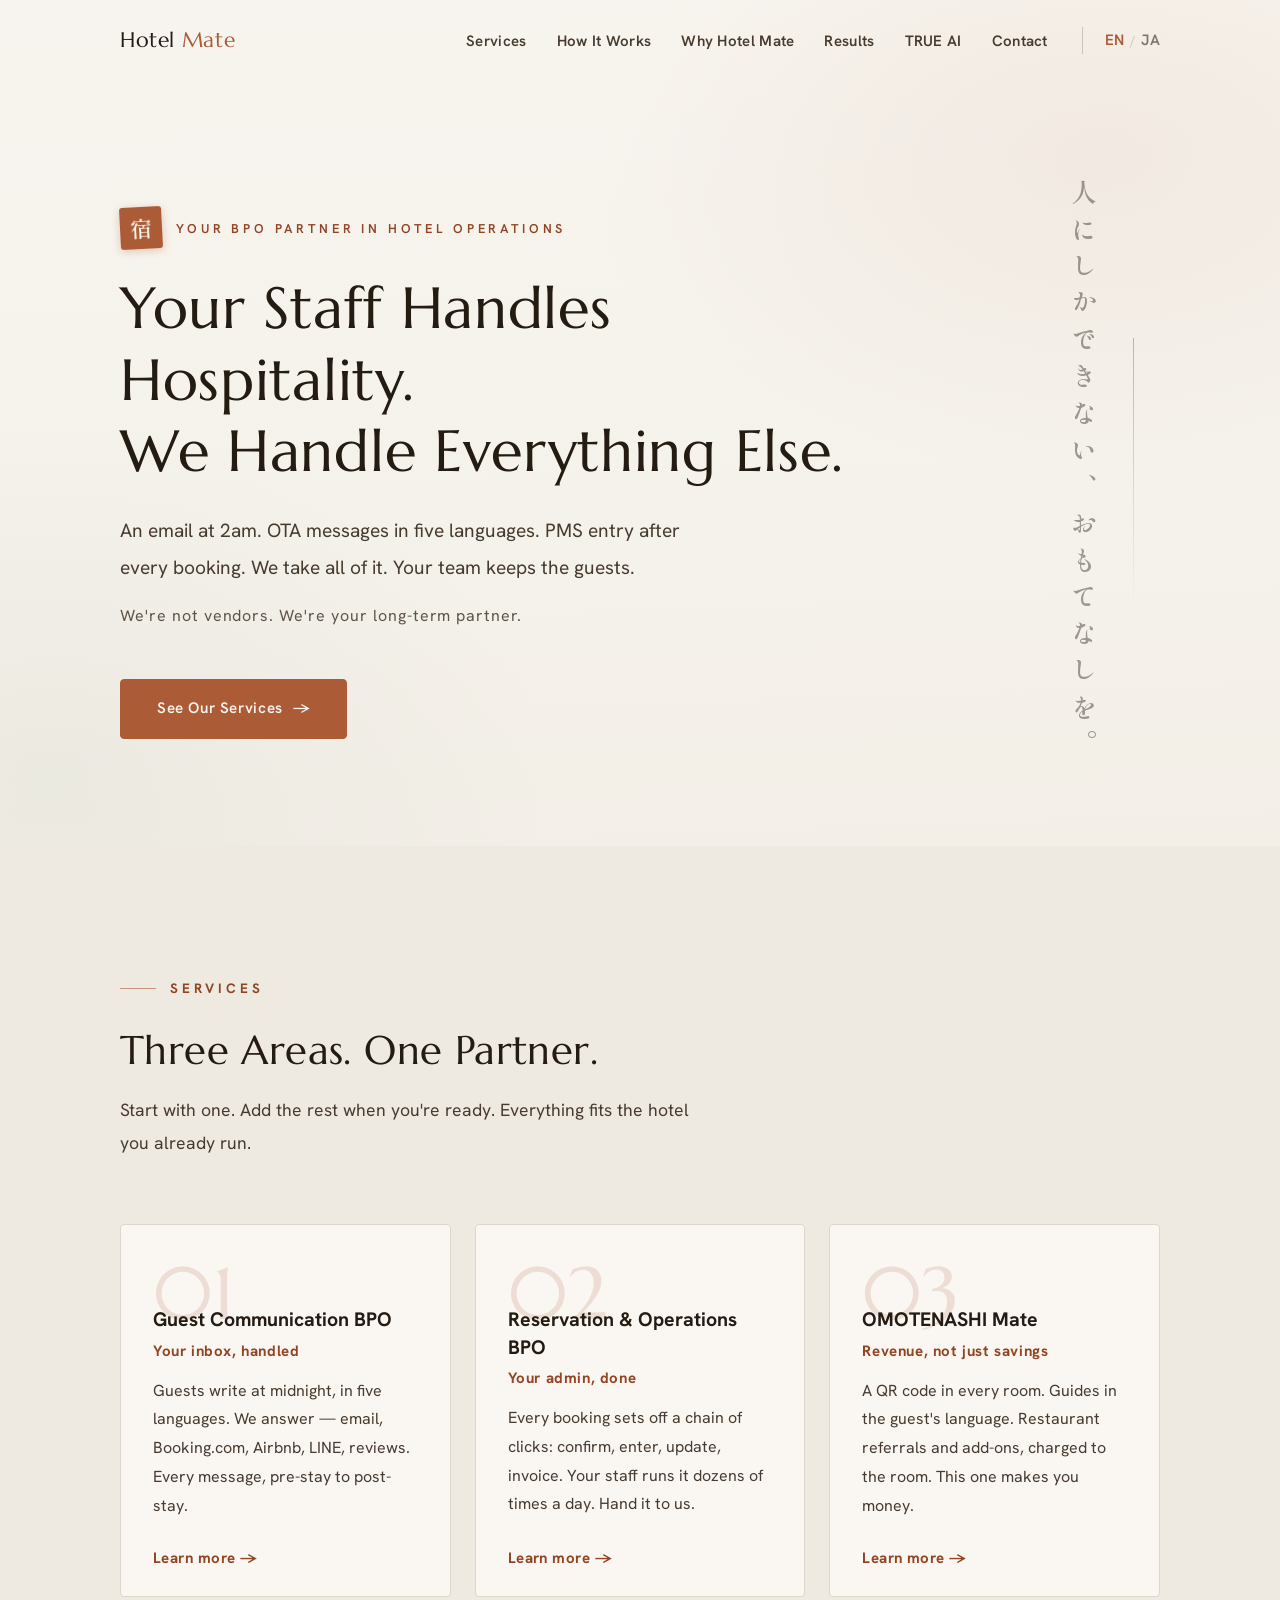
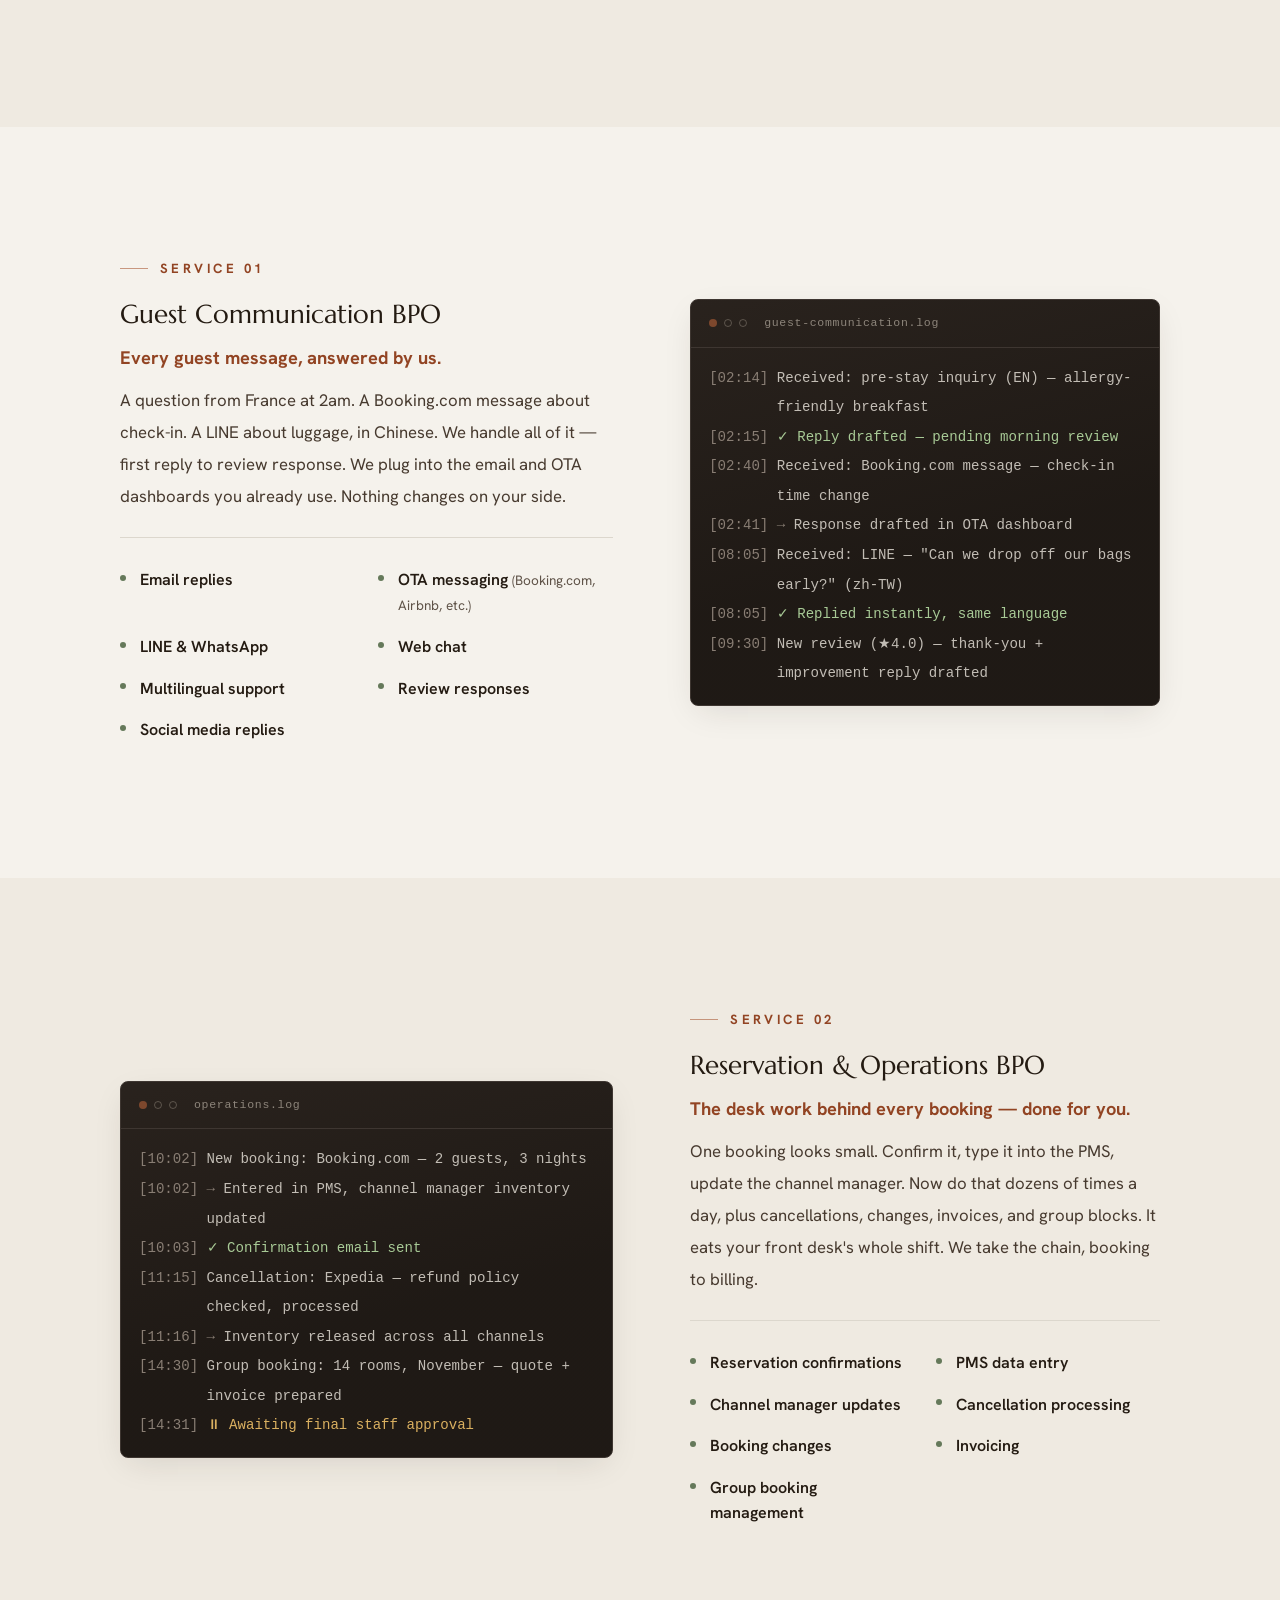
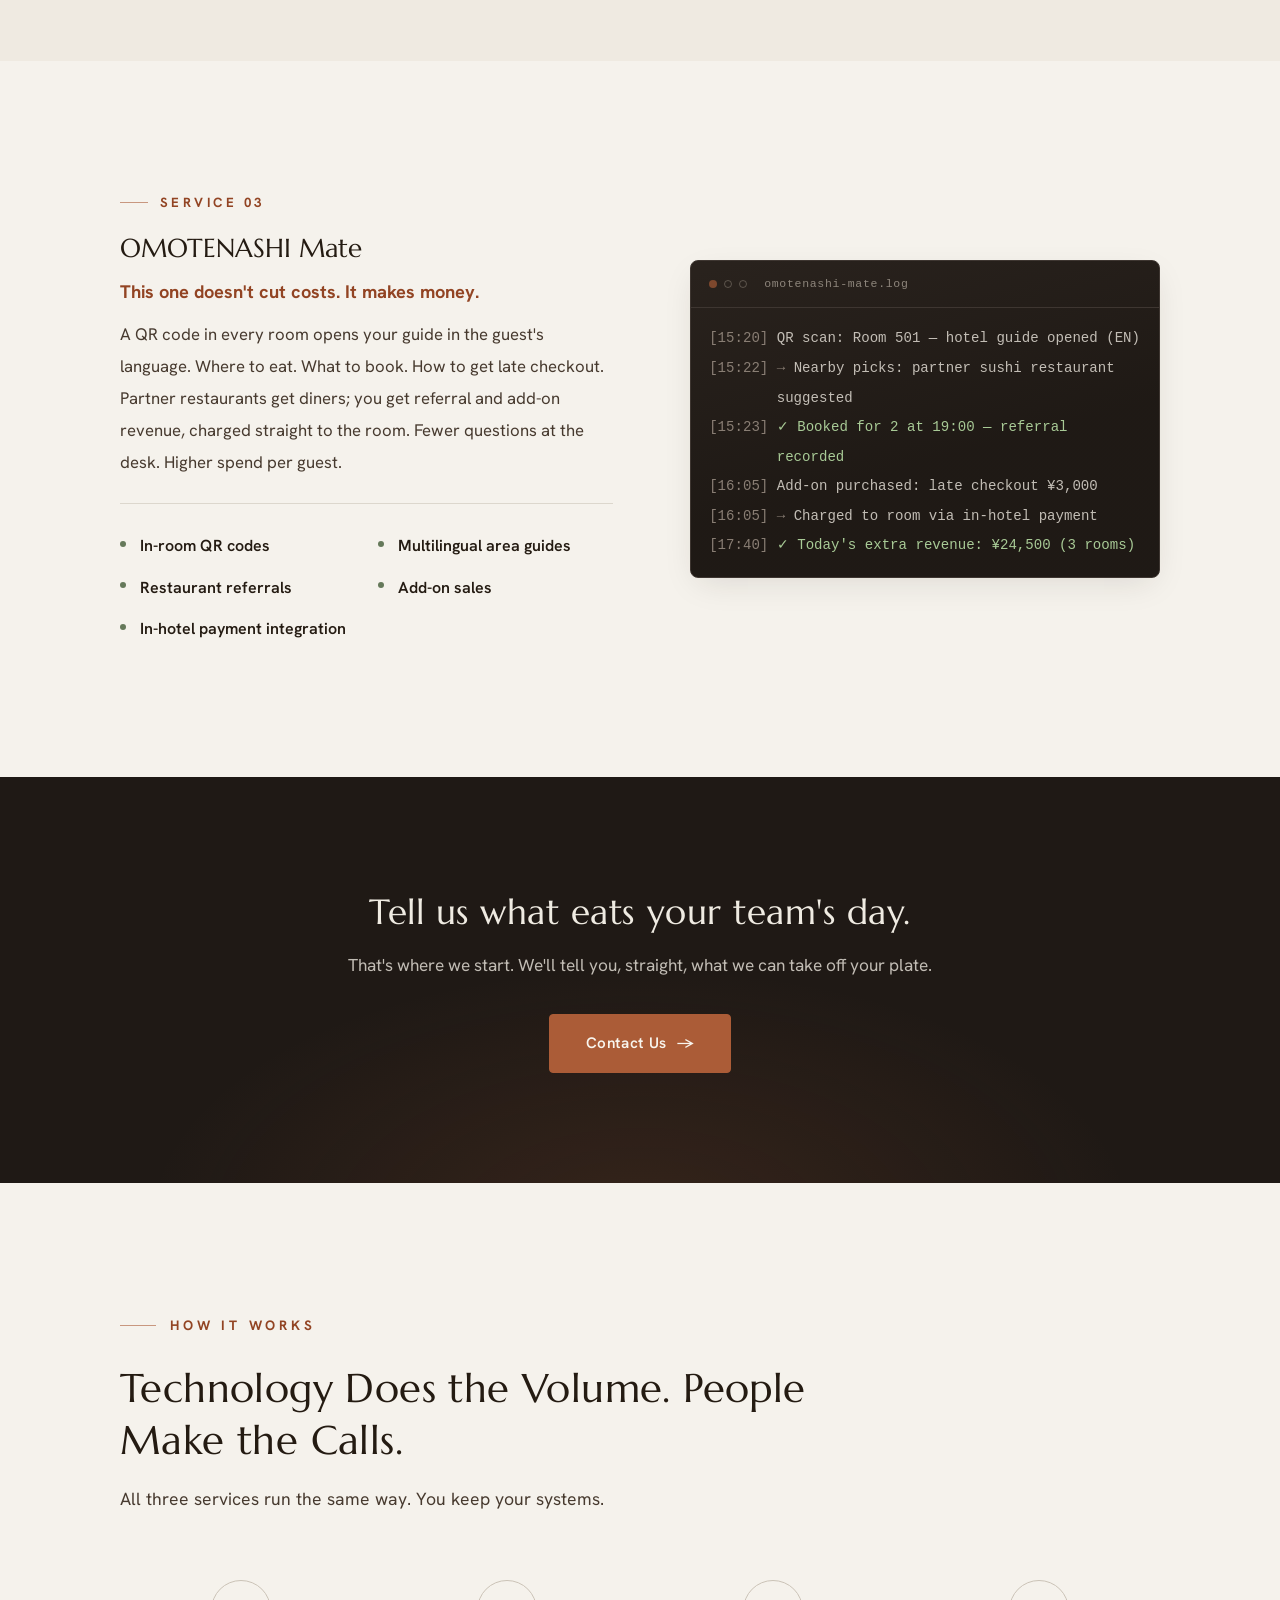
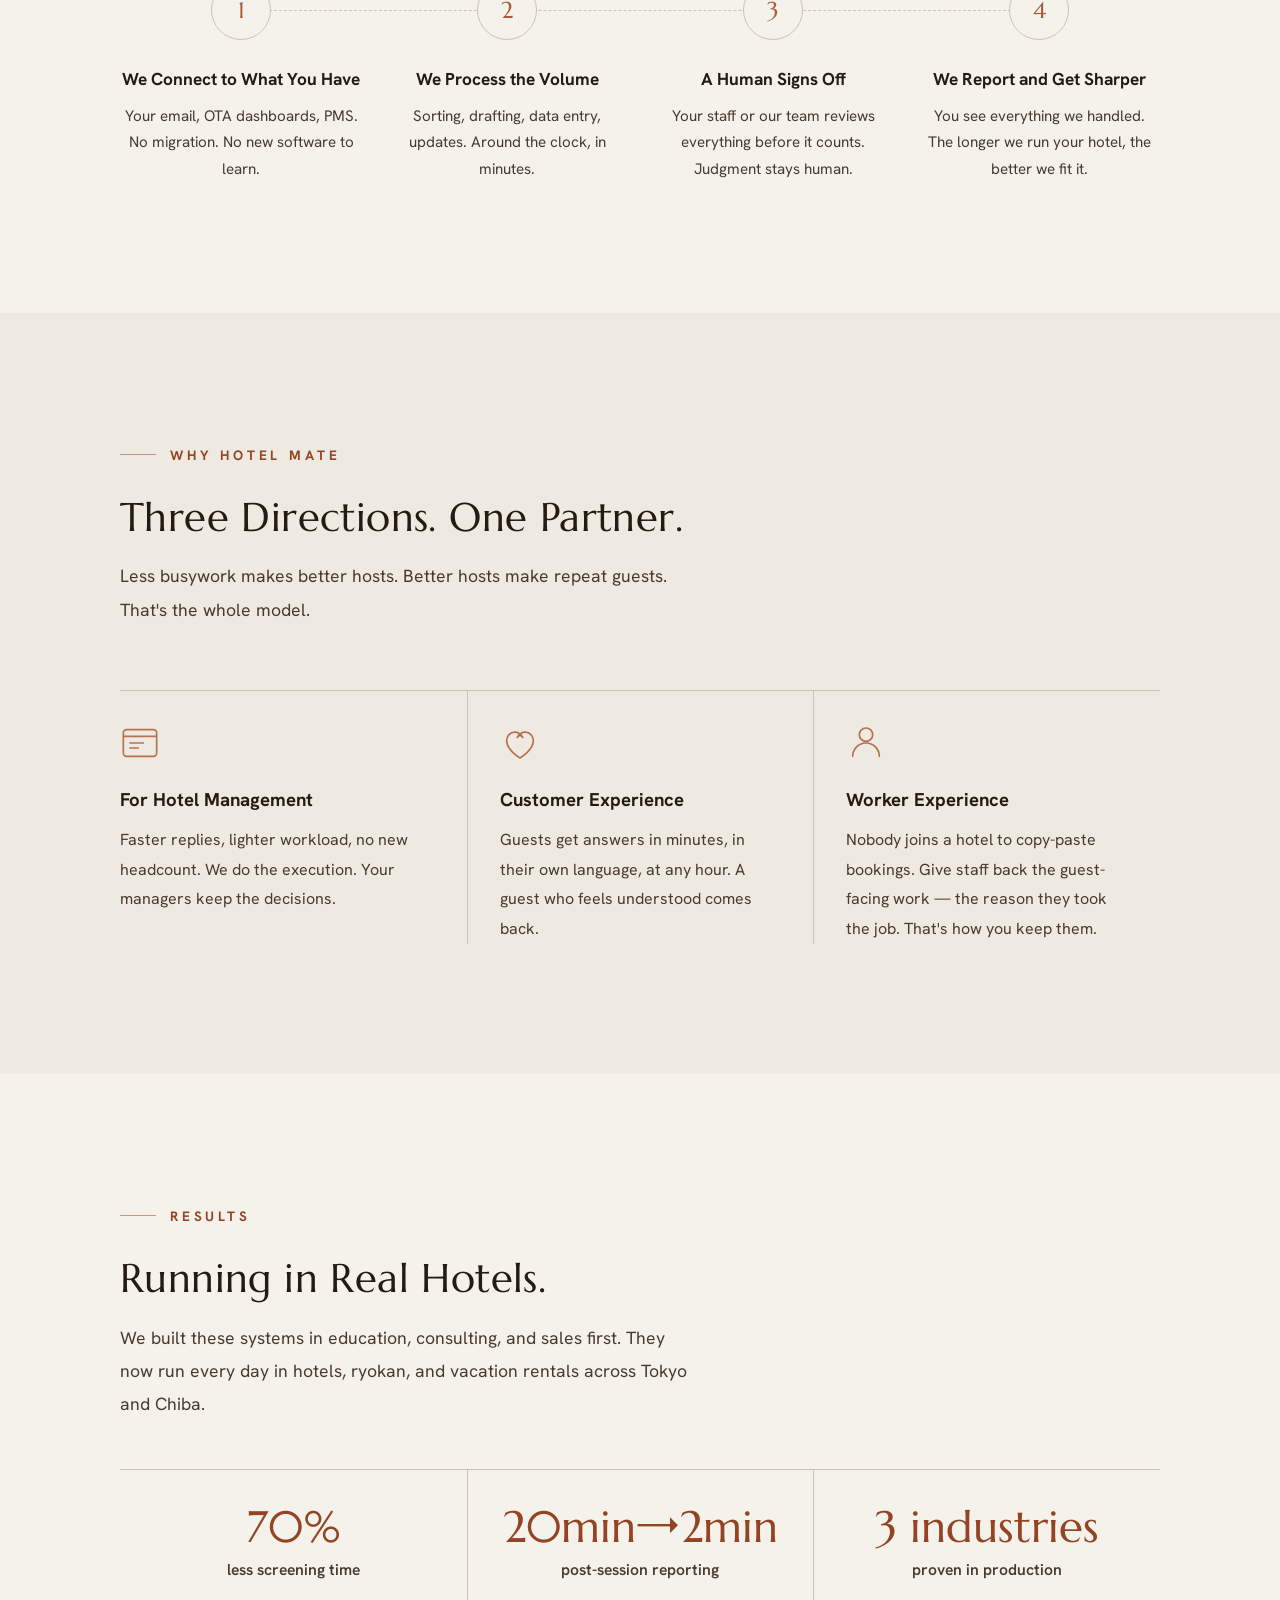
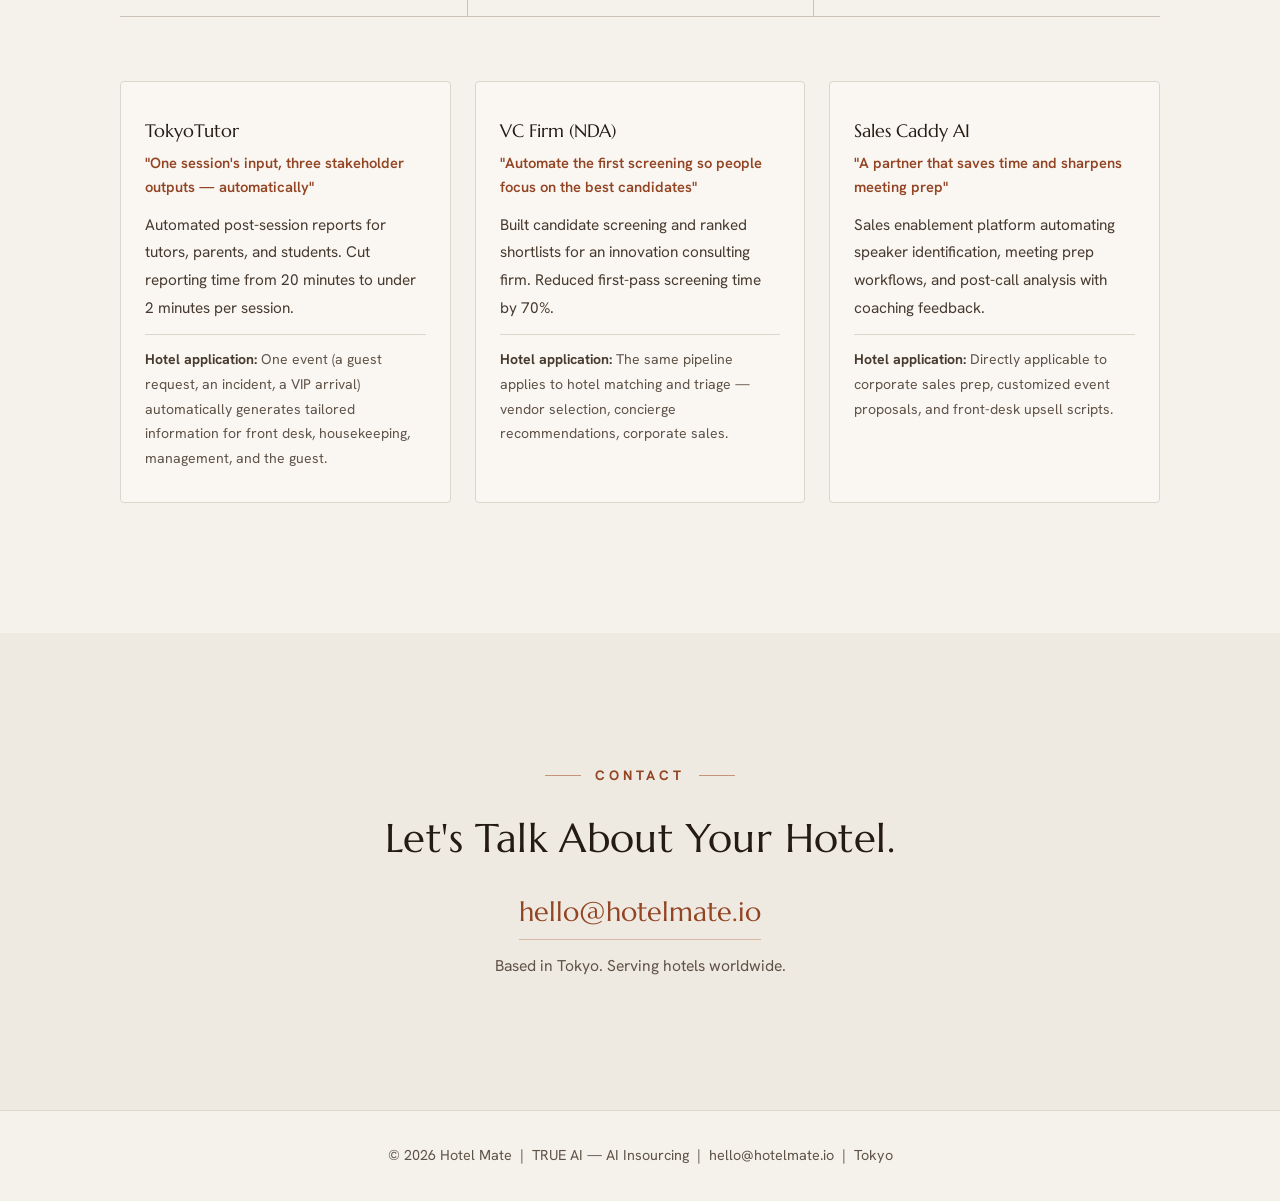
==== commit 2b8eecc8: "Add TRUE AI page (/trueai/ + /en/trueai/): AI内製化支援 philosophy, pricing, ownership model - Philosophy" ====
--- a/en/index.html
+++ b/en/index.html
@@ -35,6 +35,7 @@
         <li><a href="#how-it-works">How It Works</a></li>
         <li><a href="#why-hotel-mate">Why Hotel Mate</a></li>
         <li><a href="#results">Results</a></li>
+        <li><a href="trueai/">TRUE AI</a></li>
         <li><a href="#contact">Contact</a></li>
         <li class="lang-switch"><a href="index.html" class="active">EN</a><span class="sep">/</span><a href="../ja/index.html">JA</a></li>
       </ul>
@@ -366,7 +367,7 @@
   <!-- ========== FOOTER ========== -->
   <footer class="footer">
     <div class="container">
-      &copy; 2026 Hotel Mate &nbsp;|&nbsp; <a href="mailto:hello@hotelmate.io">hello@hotelmate.io</a> &nbsp;|&nbsp; Tokyo
+      &copy; 2026 Hotel Mate &nbsp;|&nbsp; <a href="trueai/">TRUE AI — AI Insourcing</a> &nbsp;|&nbsp; <a href="mailto:hello@hotelmate.io">hello@hotelmate.io</a> &nbsp;|&nbsp; Tokyo
     </div>
   </footer>
 
--- a/css/styles.css
+++ b/css/styles.css
@@ -559,6 +559,43 @@
 }
 
 /* ============================================
+   PRICING (TRUE AI page)
+   ============================================ */
+.pricing-grid {
+  display: grid;
+  grid-template-columns: repeat(auto-fit, minmax(290px, 1fr));
+  gap: var(--sp-lg);
+  margin-top: var(--sp-3xl);
+}
+
+.price-figure {
+  font-family: var(--font-display);
+  font-size: 1.9rem;
+  color: var(--accent-deep);
+  line-height: 1.2;
+  margin-bottom: var(--sp-sm);
+}
+
+.price-figure small {
+  font-family: var(--font-body);
+  font-size: 0.95rem;
+  font-weight: 600;
+  color: var(--ink-mute);
+}
+
+.badge {
+  align-self: flex-start;
+  font-size: 0.78rem;
+  font-weight: 700;
+  letter-spacing: 0.1em;
+  color: var(--sage);
+  border: 1px solid oklch(55% 0.052 135 / 0.5);
+  padding: 3px 12px;
+  border-radius: 999px;
+  margin-bottom: var(--sp-sm);
+}
+
+/* ============================================
    PRODUCT DETAIL
    ============================================ */
 .product {
